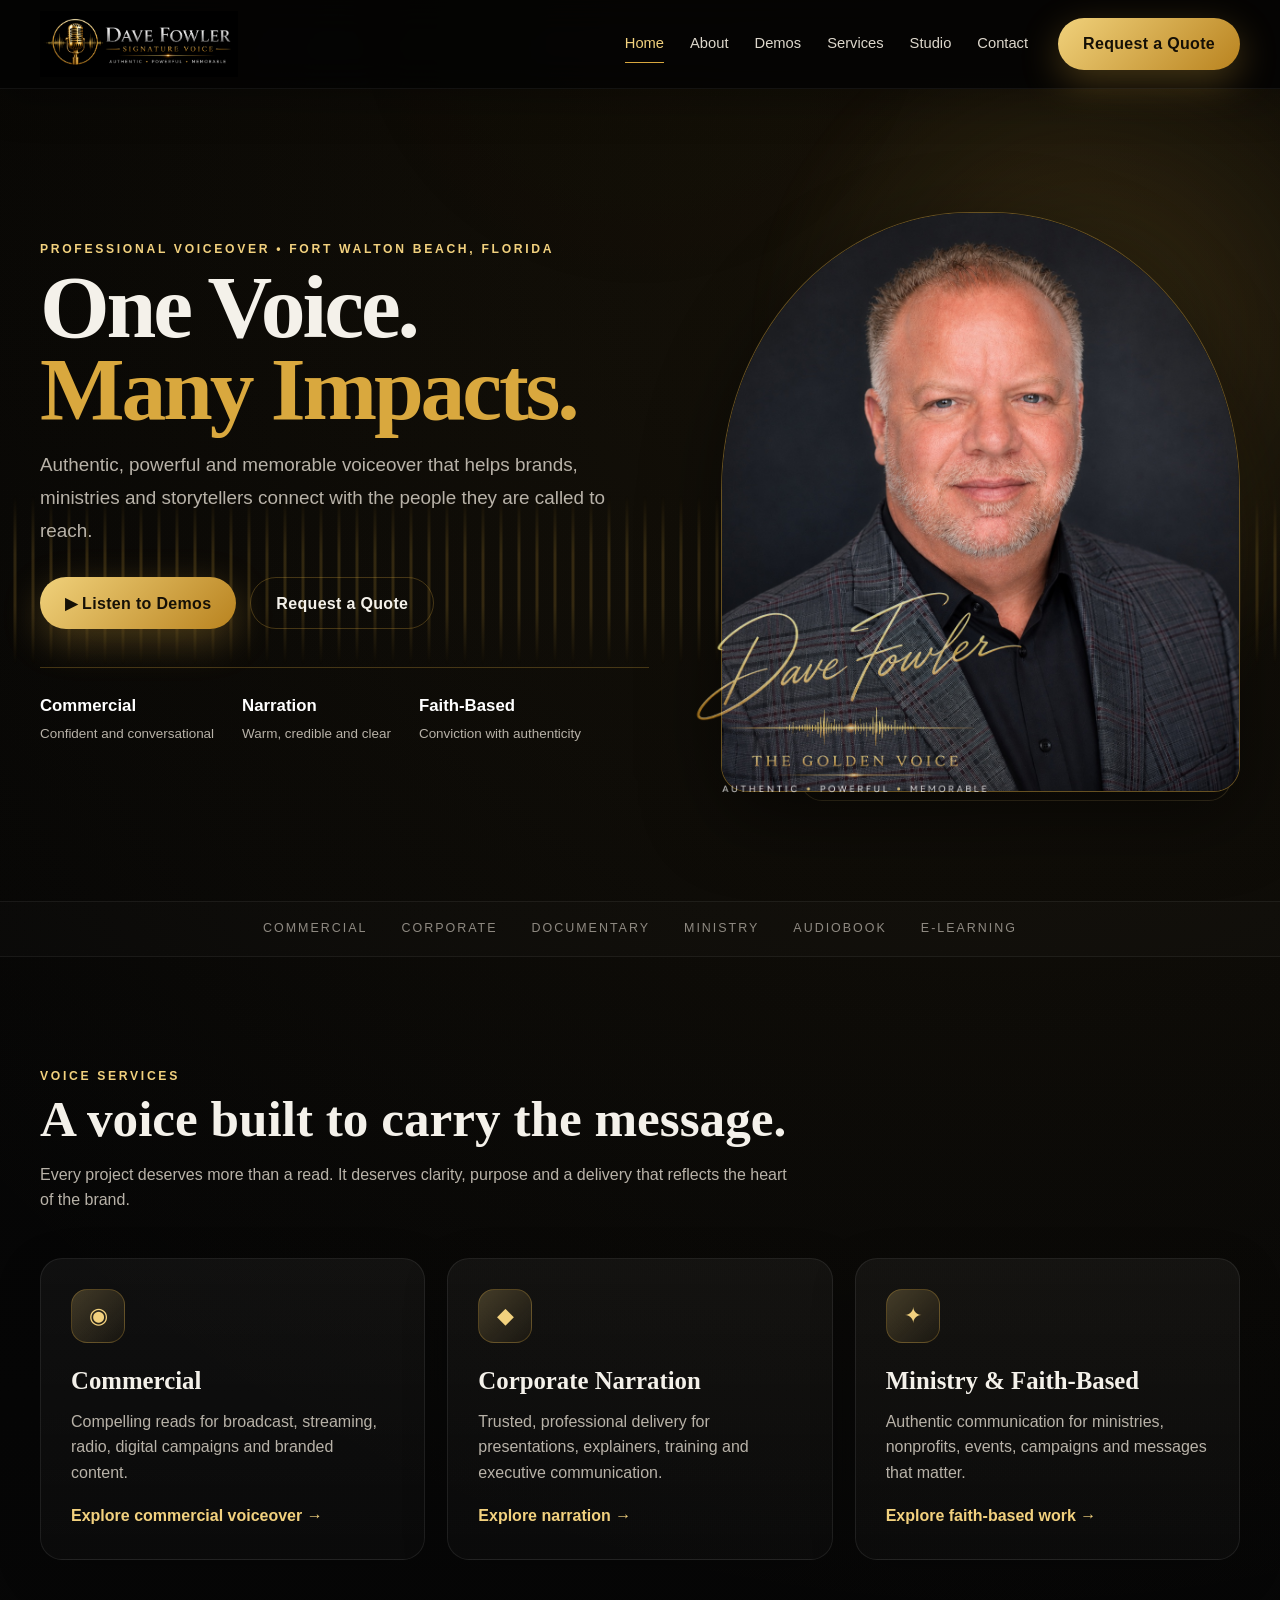
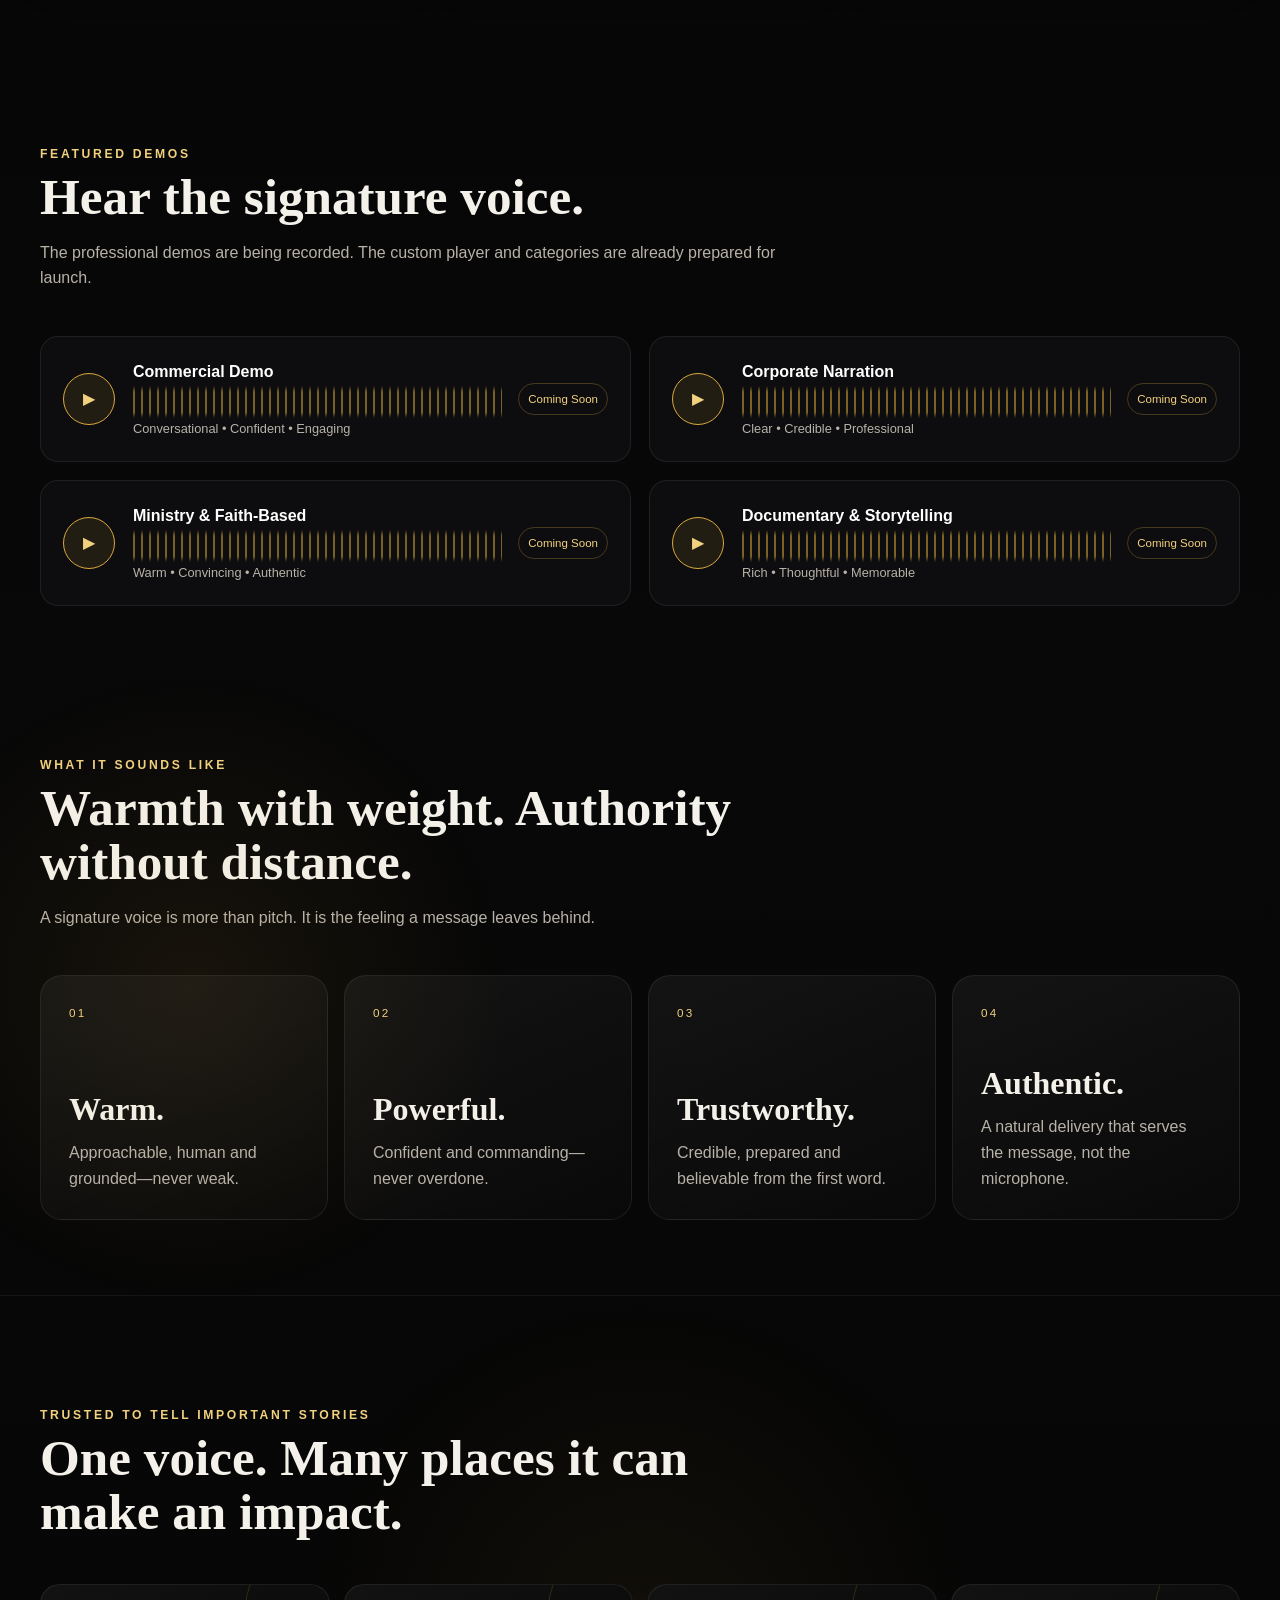
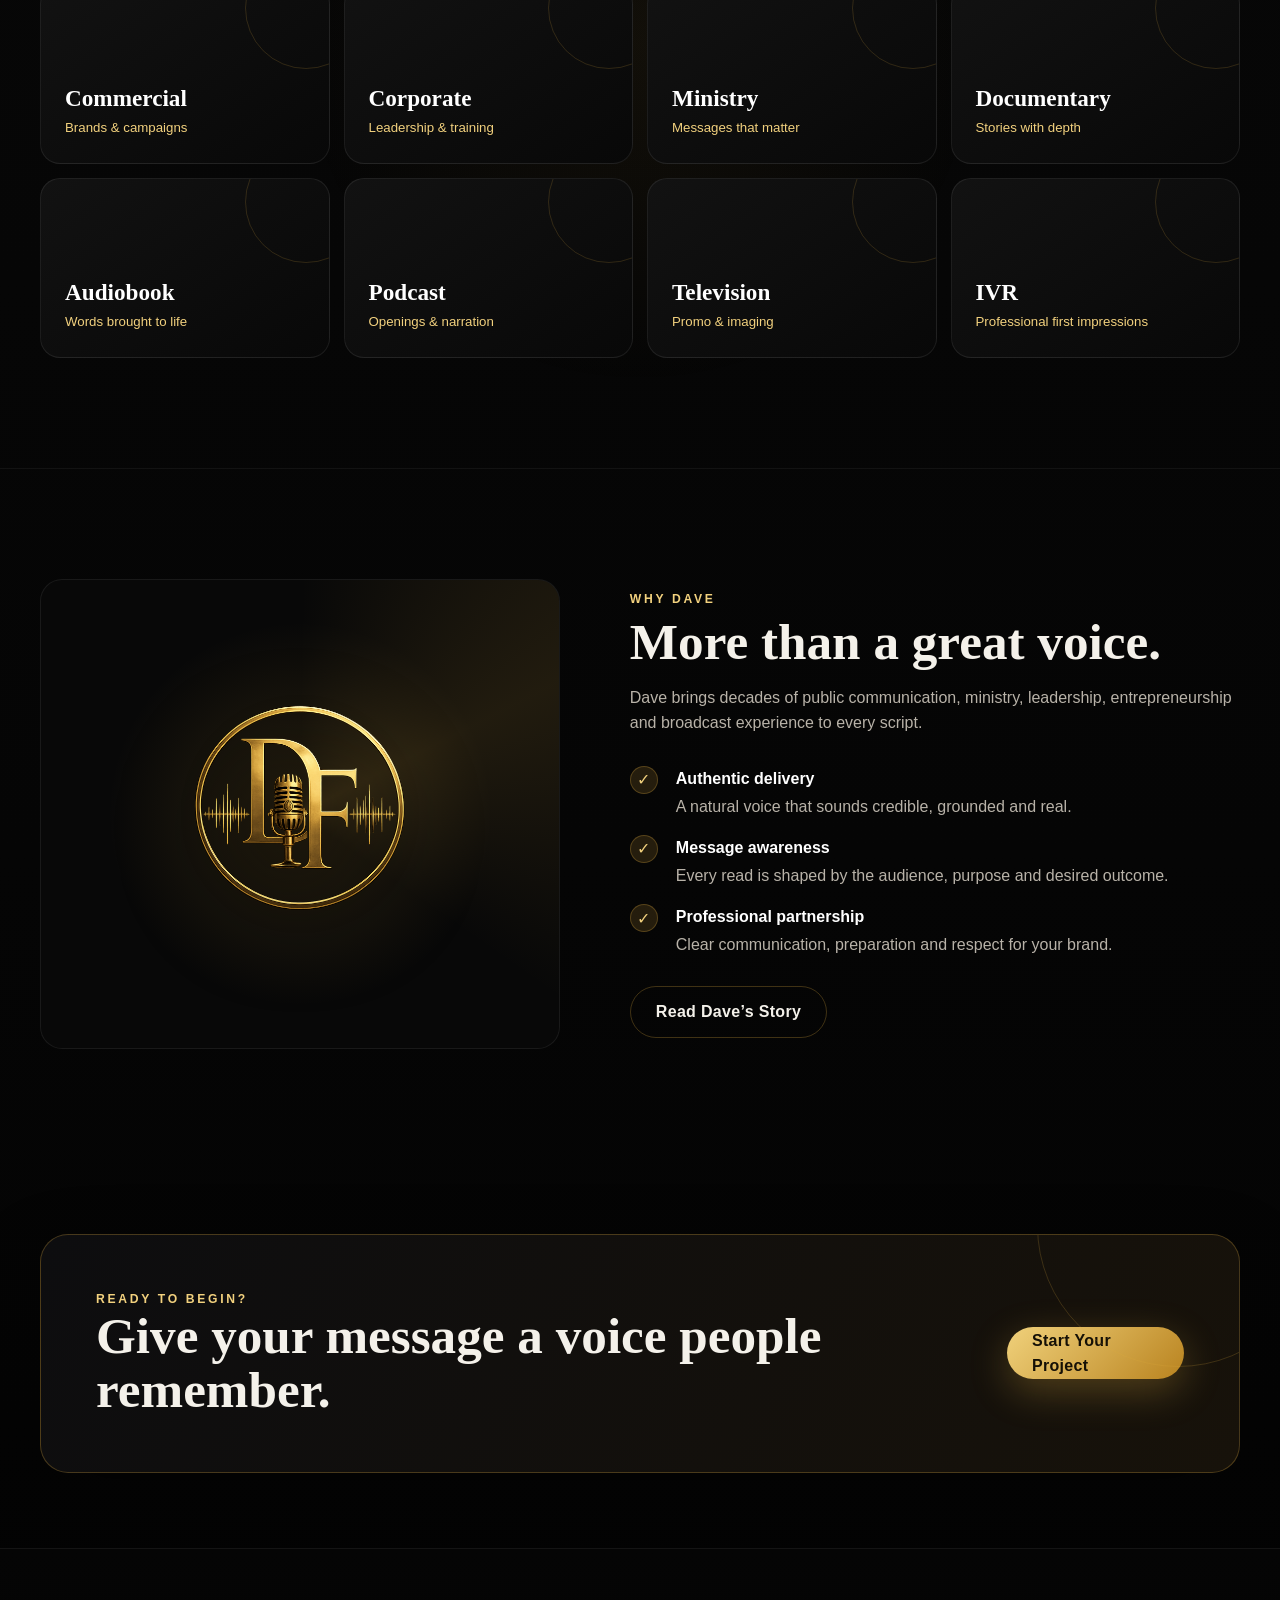
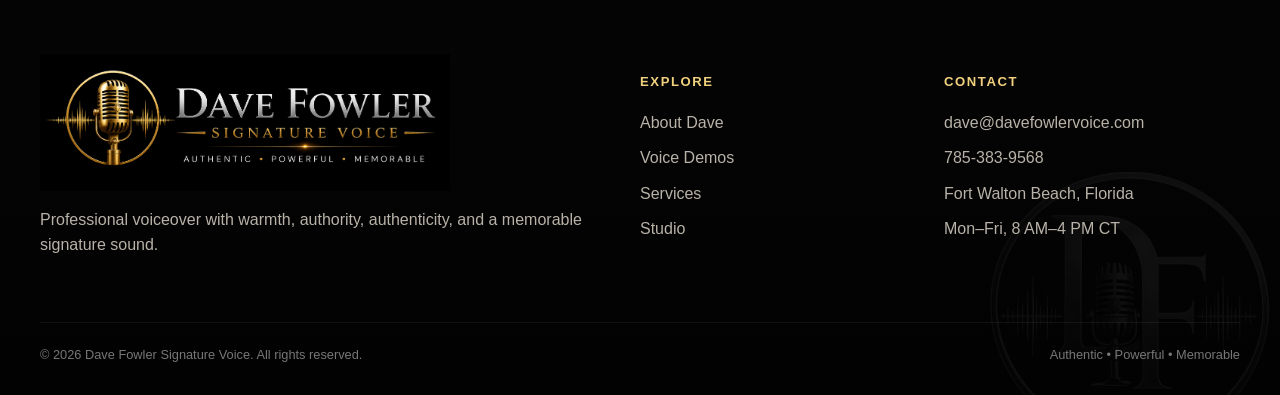
==== index.html @ 9eadf990 "Add files via upload" ====
<!doctype html><html lang="en"><head><meta charset="utf-8"><meta name="viewport" content="width=device-width,initial-scale=1"><title>Dave Fowler Signature Voice | Professional Voiceover</title><meta name="description" content="Dave Fowler delivers authentic, powerful and memorable voiceover for commercial, corporate, ministry, documentary, training and storytelling projects."><link rel="icon" href="assets/images/dave-fowler-icon.png"><link rel="stylesheet" href="assets/css/styles.css"></head><body>
<header class="site-header"><div class="container nav"><a class="brand" href="index.html"><img src="assets/images/dave-fowler-full-logo.png" alt="Dave Fowler Signature Voice"></a><button class="menu-btn" aria-label="Open menu">☰</button><nav class="nav-links"><a href="index.html">Home</a><a href="about.html">About</a><a href="demos.html">Demos</a><a href="services.html">Services</a><a href="studio.html">Studio</a><a href="contact.html">Contact</a></nav><a class="btn btn-primary header-cta" href="contact.html">Request a Quote</a></div></header>
<main><section class="hero"><div class="container hero-grid"><div class="hero-copy reveal"><div class="eyebrow">Professional Voiceover • Fort Walton Beach, Florida</div><h1 class="display">One Voice.<br><span>Many Impacts.</span></h1><p>Authentic, powerful and memorable voiceover that helps brands, ministries and storytellers connect with the people they are called to reach.</p><div class="hero-actions"><a class="btn btn-primary" href="demos.html">▶ Listen to Demos</a><a class="btn btn-secondary" href="contact.html">Request a Quote</a></div><div class="hero-meta"><div><strong>Commercial</strong><span>Confident and conversational</span></div><div><strong>Narration</strong><span>Warm, credible and clear</span></div><div><strong>Faith-Based</strong><span>Conviction with authenticity</span></div></div></div><div class="portrait-wrap reveal"><div class="portrait-frame"><img src="assets/images/dave-fowler-approved-portrait.jpeg" alt="Dave Fowler professional portrait"></div><img class="signature-overlay" src="assets/images/dave-fowler-signature-transparent.png" alt="Dave Fowler The Golden Voice signature mark"></div></div></section>
<div class="logo-strip"><div class="container"><span>Commercial</span><span>Corporate</span><span>Documentary</span><span>Ministry</span><span>Audiobook</span><span>E-Learning</span></div></div>
<section class="section"><div class="container"><div class="section-head reveal"><div class="eyebrow">Voice Services</div><h2>A voice built to carry the message.</h2><p>Every project deserves more than a read. It deserves clarity, purpose and a delivery that reflects the heart of the brand.</p></div><div class="grid-3"><article class="card reveal"><div class="service-icon">◉</div><h3>Commercial</h3><p>Compelling reads for broadcast, streaming, radio, digital campaigns and branded content.</p><a class="text-link" href="services.html">Explore commercial voiceover →</a></article><article class="card reveal"><div class="service-icon">◆</div><h3>Corporate Narration</h3><p>Trusted, professional delivery for presentations, explainers, training and executive communication.</p><a class="text-link" href="services.html">Explore narration →</a></article><article class="card reveal"><div class="service-icon">✦</div><h3>Ministry & Faith-Based</h3><p>Authentic communication for ministries, nonprofits, events, campaigns and messages that matter.</p><a class="text-link" href="services.html">Explore faith-based work →</a></article></div></div></section>
<section class="section-sm"><div class="container"><div class="section-head reveal"><div class="eyebrow">Featured Demos</div><h2>Hear the signature voice.</h2><p>The professional demos are being recorded. The custom player and categories are already prepared for launch.</p></div><div class="demo-grid"><div class="demo-card reveal"><button class="play" data-demo aria-label="Play commercial demo">▶</button><div><div class="demo-title">Commercial Demo</div><div class="wave"></div><div class="demo-sub">Conversational • Confident • Engaging</div></div><span class="coming">Coming Soon</span></div><div class="demo-card reveal"><button class="play" data-demo aria-label="Play corporate demo">▶</button><div><div class="demo-title">Corporate Narration</div><div class="wave"></div><div class="demo-sub">Clear • Credible • Professional</div></div><span class="coming">Coming Soon</span></div><div class="demo-card reveal"><button class="play" data-demo aria-label="Play ministry demo">▶</button><div><div class="demo-title">Ministry & Faith-Based</div><div class="wave"></div><div class="demo-sub">Warm • Convincing • Authentic</div></div><span class="coming">Coming Soon</span></div><div class="demo-card reveal"><button class="play" data-demo aria-label="Play documentary demo">▶</button><div><div class="demo-title">Documentary & Storytelling</div><div class="wave"></div><div class="demo-sub">Rich • Thoughtful • Memorable</div></div><span class="coming">Coming Soon</span></div></div></div></section>
<section class="voice-feel section-sm"><div class="container"><div class="section-head reveal"><div class="eyebrow">What It Sounds Like</div><h2>Warmth with weight. Authority without distance.</h2><p>A signature voice is more than pitch. It is the feeling a message leaves behind.</p></div><div class="quality-grid"><article class="quality-card reveal"><span>01</span><h3>Warm.</h3><p>Approachable, human and grounded—never weak.</p></article><article class="quality-card reveal"><span>02</span><h3>Powerful.</h3><p>Confident and commanding—never overdone.</p></article><article class="quality-card reveal"><span>03</span><h3>Trustworthy.</h3><p>Credible, prepared and believable from the first word.</p></article><article class="quality-card reveal"><span>04</span><h3>Authentic.</h3><p>A natural delivery that serves the message, not the microphone.</p></article></div></div></section>
<section class="story-markets section"><div class="container"><div class="section-head reveal"><div class="eyebrow">Trusted to Tell Important Stories</div><h2>One voice. Many places it can make an impact.</h2></div><div class="market-grid"><article class="market-card reveal"><b>Commercial</b><span>Brands & campaigns</span></article><article class="market-card reveal"><b>Corporate</b><span>Leadership & training</span></article><article class="market-card reveal"><b>Ministry</b><span>Messages that matter</span></article><article class="market-card reveal"><b>Documentary</b><span>Stories with depth</span></article><article class="market-card reveal"><b>Audiobook</b><span>Words brought to life</span></article><article class="market-card reveal"><b>Podcast</b><span>Openings & narration</span></article><article class="market-card reveal"><b>Television</b><span>Promo & imaging</span></article><article class="market-card reveal"><b>IVR</b><span>Professional first impressions</span></article></div></div></section>
<section class="section"><div class="container split"><div class="icon-panel reveal"><img src="assets/images/dave-fowler-icon.png" alt="Official Dave Fowler Voice icon"></div><div class="reveal"><div class="eyebrow">Why Dave</div><h2>More than a great voice.</h2><p>Dave brings decades of public communication, ministry, leadership, entrepreneurship and broadcast experience to every script.</p><div class="check-list"><div class="check"><i>✓</i><div><strong>Authentic delivery</strong><p>A natural voice that sounds credible, grounded and real.</p></div></div><div class="check"><i>✓</i><div><strong>Message awareness</strong><p>Every read is shaped by the audience, purpose and desired outcome.</p></div></div><div class="check"><i>✓</i><div><strong>Professional partnership</strong><p>Clear communication, preparation and respect for your brand.</p></div></div></div><a class="btn btn-secondary" href="about.html" style="margin-top:28px">Read Dave’s Story</a></div></div></section>
<section class="section-sm"><div class="container quote-band reveal"><div><div class="eyebrow">Ready to begin?</div><h2>Give your message a voice people remember.</h2></div><a class="btn btn-primary" href="contact.html">Start Your Project</a></div></section></main>
<footer class="footer footer-premium"><div class="footer-watermark" aria-hidden="true"></div><div class="container"><div class="footer-grid"><div><img class="footer-logo" src="assets/images/dave-fowler-full-logo.png" alt="Dave Fowler Signature Voice"><p>Professional voiceover with warmth, authority, authenticity, and a memorable signature sound.</p></div><div><h4>Explore</h4><div class="footer-links"><a href="about.html">About Dave</a><a href="demos.html">Voice Demos</a><a href="services.html">Services</a><a href="studio.html">Studio</a></div></div><div><h4>Contact</h4><div class="footer-links"><a href="mailto:dave@davefowlervoice.com">dave@davefowlervoice.com</a><a href="tel:+17853839568">785-383-9568</a><span>Fort Walton Beach, Florida</span><span>Mon–Fri, 8 AM–4 PM CT</span></div></div></div><div class="copyright"><span>© <span data-year></span> Dave Fowler Signature Voice. All rights reserved.</span><span>Authentic • Powerful • Memorable</span></div></div></footer><script src="assets/js/main.js"></script>
</body></html>
---- assets/css/styles.css ----
:root{--bg:#050505;--panel:#0b0b0c;--panel2:#121214;--text:#f4f1ea;--muted:#b8b2a8;--gold:#d9a83e;--gold2:#f2d17e;--silver:#d6d9df;--line:rgba(217,168,62,.28);--shadow:0 24px 80px rgba(0,0,0,.48);--radius:22px;--max:1200px}
*{box-sizing:border-box}html{scroll-behavior:smooth}body{margin:0;background:radial-gradient(circle at 78% 4%,rgba(217,168,62,.09),transparent 28%),linear-gradient(180deg,#030303,#080808 45%,#030303);color:var(--text);font-family:Inter,Arial,sans-serif;line-height:1.6}img{max-width:100%;display:block}a{color:inherit;text-decoration:none}button,input,textarea,select{font:inherit}.container{width:min(var(--max),calc(100% - 40px));margin:auto}.eyebrow{letter-spacing:.22em;text-transform:uppercase;color:var(--gold2);font-size:.76rem;font-weight:800}.display{font-family:Georgia,'Times New Roman',serif;line-height:.97;letter-spacing:-.035em;font-size:clamp(3rem,7vw,6.6rem);margin:.4rem 0 1.2rem}.display span{color:var(--gold)}h1,h2,h3{font-family:Georgia,'Times New Roman',serif}h2{font-size:clamp(2.2rem,4vw,4.2rem);line-height:1.05;margin:.35rem 0 1rem}p{color:var(--muted)}.gold{color:var(--gold2)}
.site-header{position:sticky;top:0;z-index:50;background:rgba(3,3,3,.82);backdrop-filter:blur(18px);border-bottom:1px solid rgba(255,255,255,.06)}.nav{height:88px;display:flex;align-items:center;gap:30px}.brand{width:310px;max-width:37vw}.brand img{width:100%;height:66px;object-fit:contain;object-position:left center}.nav-links{margin-left:auto;display:flex;align-items:center;gap:26px;font-size:.92rem}.nav-links a{color:#ddd7cc}.nav-links a:hover,.nav-links a.active{color:var(--gold2)}.menu-btn{display:none;margin-left:auto;background:none;border:0;color:white;font-size:1.8rem}.btn{display:inline-flex;align-items:center;justify-content:center;gap:9px;min-height:48px;padding:0 22px;border-radius:999px;border:1px solid var(--line);font-weight:800;letter-spacing:.02em;transition:.25s}.btn-primary{background:linear-gradient(135deg,#f0d17b,#b9831f);color:#151006;border:0;box-shadow:0 10px 30px rgba(217,168,62,.25)}.btn-primary:hover{transform:translateY(-2px);filter:brightness(1.08)}.btn-secondary:hover{border-color:var(--gold);color:var(--gold2);transform:translateY(-2px)}
.hero{min-height:calc(100vh - 88px);display:flex;align-items:center;padding:72px 0 56px;overflow:hidden}.hero-grid{display:grid;grid-template-columns:1.08fr .92fr;align-items:center;gap:55px}.hero-copy p{font-size:1.15rem;max-width:650px}.hero-actions{display:flex;gap:14px;flex-wrap:wrap;margin-top:30px}.hero-meta{display:flex;gap:28px;flex-wrap:wrap;margin-top:38px;padding-top:25px;border-top:1px solid var(--line)}.hero-meta strong{display:block;color:#fff;font-size:1.05rem}.hero-meta span{color:var(--muted);font-size:.84rem}.portrait-wrap{position:relative}.portrait-wrap:before{content:"";position:absolute;inset:7% -8% -8% 12%;background:radial-gradient(circle,rgba(217,168,62,.26),transparent 66%);filter:blur(18px)}.portrait-frame{position:relative;border:1px solid rgba(217,168,62,.45);border-radius:44% 44% 16px 16px;overflow:hidden;box-shadow:var(--shadow);background:#090909}.portrait-frame img{width:100%;aspect-ratio:1/1.08;object-fit:cover}.signature-overlay{position:absolute;left:-12%;bottom:-10%;width:78%;filter:drop-shadow(0 15px 25px rgba(0,0,0,.6));border-radius:12px}
.logo-strip{border-top:1px solid rgba(255,255,255,.06);border-bottom:1px solid rgba(255,255,255,.06);background:rgba(255,255,255,.015);padding:17px 0}.logo-strip .container{display:flex;justify-content:center;gap:34px;flex-wrap:wrap;color:#8f8a82;font-size:.78rem;letter-spacing:.16em;text-transform:uppercase}
.section{padding:110px 0}.section-sm{padding:75px 0}.section-head{max-width:760px;margin-bottom:45px}.grid-3{display:grid;grid-template-columns:repeat(3,1fr);gap:22px}.card{background:linear-gradient(180deg,rgba(255,255,255,.045),rgba(255,255,255,.018));border:1px solid rgba(255,255,255,.08);border-radius:var(--radius);padding:30px;box-shadow:0 14px 45px rgba(0,0,0,.22)}.card:hover{border-color:var(--line)}.service-icon{width:54px;height:54px;border-radius:16px;background:linear-gradient(135deg,rgba(242,209,126,.22),rgba(217,168,62,.04));border:1px solid var(--line);display:grid;place-items:center;font-size:1.35rem;color:var(--gold2)}.card h3{font-size:1.55rem;margin:18px 0 8px}.card p{margin:0}.text-link{display:inline-flex;margin-top:18px;color:var(--gold2);font-weight:800}
.demo-grid{display:grid;grid-template-columns:repeat(2,1fr);gap:18px}.demo-card{display:grid;grid-template-columns:54px 1fr auto;align-items:center;gap:16px;padding:22px;border-radius:18px;background:#0d0d0f;border:1px solid rgba(255,255,255,.08)}.play{width:52px;height:52px;border-radius:50%;border:1px solid var(--gold);background:rgba(217,168,62,.1);color:var(--gold2);display:grid;place-items:center}.wave{height:34px;background:repeating-linear-gradient(90deg,rgba(217,168,62,.9) 0 2px,transparent 2px 8px);mask-image:linear-gradient(to bottom,transparent 3%,#000 20%,#000 80%,transparent 97%);opacity:.6}.demo-title{font-weight:800;color:#fff}.demo-sub{font-size:.8rem;color:var(--muted)}.coming{font-size:.72rem;color:var(--gold2);border:1px solid var(--line);padding:6px 9px;border-radius:999px}
.split{display:grid;grid-template-columns:.92fr 1.08fr;gap:70px;align-items:center}.icon-panel{display:grid;place-items:center;min-height:470px;border-radius:var(--radius);background:radial-gradient(circle,rgba(217,168,62,.16),transparent 55%),#080808;border:1px solid rgba(255,255,255,.07)}.icon-panel img{width:min(75%,420px)}.check-list{display:grid;gap:16px;margin-top:30px}.check{display:grid;grid-template-columns:32px 1fr;gap:14px}.check i{width:28px;height:28px;border-radius:50%;display:grid;place-items:center;background:rgba(217,168,62,.15);border:1px solid var(--line);color:var(--gold2);font-style:normal}.check strong{display:block;color:#fff}.check p{margin:2px 0 0}
.quote-band{padding:55px;border-radius:28px;background:linear-gradient(120deg,#0d0d0f,#17120a);border:1px solid var(--line);display:flex;justify-content:space-between;gap:30px;align-items:center}.quote-band h2{margin:0;font-size:clamp(2rem,4vw,3.7rem)}
.page-hero{padding:100px 0 65px;border-bottom:1px solid rgba(255,255,255,.06)}.page-hero p{font-size:1.1rem;max-width:760px}.prose{max-width:850px}.prose p{font-size:1.08rem}.pullquote{font-family:Georgia,serif;font-size:clamp(1.6rem,3vw,2.6rem);color:#fff;border-left:3px solid var(--gold);padding-left:26px;margin:45px 0}.timeline{display:grid;gap:18px}.timeline-item{display:grid;grid-template-columns:120px 1fr;gap:25px;padding:24px 0;border-bottom:1px solid rgba(255,255,255,.07)}.timeline-item .year{color:var(--gold2);font-weight:900}.timeline-item h3{margin:0 0 6px}.timeline-item p{margin:0}
.form-grid{display:grid;grid-template-columns:repeat(2,1fr);gap:18px}.field{display:grid;gap:8px}.field.full{grid-column:1/-1}.field label{font-size:.82rem;color:#ddd6c8;font-weight:800}.field input,.field textarea,.field select{width:100%;background:#0b0b0d;border:1px solid rgba(255,255,255,.12);color:white;border-radius:12px;padding:14px 15px;outline:none}.field textarea{min-height:145px;resize:vertical}.field input:focus,.field textarea:focus,.field select:focus{border-color:var(--gold)}
.contact-grid{display:grid;grid-template-columns:.72fr 1.28fr;gap:35px}.contact-card{padding:30px;border-radius:var(--radius);background:#0d0d0f;border:1px solid rgba(255,255,255,.08)}.contact-row{padding:17px 0;border-bottom:1px solid rgba(255,255,255,.07)}.contact-row:last-child{border:0}.contact-row small{display:block;color:var(--gold2);letter-spacing:.13em;text-transform:uppercase}.contact-row a,.contact-row span{font-size:1.02rem;color:white}
.footer{padding:70px 0 30px;border-top:1px solid rgba(255,255,255,.07)}.footer-grid{display:grid;grid-template-columns:1.5fr .7fr .8fr;gap:45px}.footer-logo{width:350px;max-width:100%}.footer h4{color:var(--gold2);letter-spacing:.12em;text-transform:uppercase;font-size:.78rem}.footer-links{display:grid;gap:10px;color:var(--muted)}.copyright{margin-top:48px;padding-top:22px;border-top:1px solid rgba(255,255,255,.06);display:flex;justify-content:space-between;gap:20px;color:#777;font-size:.8rem}.reveal{opacity:0;transform:translateY(22px);transition:.7s ease}.reveal.visible{opacity:1;transform:none}
@media(max-width:900px){.nav-links{position:fixed;inset:88px 0 auto 0;background:#070707;border-bottom:1px solid rgba(255,255,255,.08);padding:25px;display:none;flex-direction:column;align-items:flex-start}.nav-links.open{display:flex}.menu-btn{display:block}.header-cta{display:none}.brand{max-width:68vw}.hero-grid,.split,.contact-grid{grid-template-columns:1fr}.hero{padding-top:45px}.portrait-wrap{max-width:620px;margin:20px auto 0}.signature-overlay{left:0}.grid-3{grid-template-columns:1fr 1fr}.demo-grid{grid-template-columns:1fr}.footer-grid{grid-template-columns:1fr 1fr}.footer-grid>div:first-child{grid-column:1/-1}}
@media(max-width:620px){.container{width:min(100% - 26px,var(--max))}.site-header .nav{height:76px}.nav-links{inset:76px 0 auto}.brand img{height:55px}.display{font-size:3.25rem}.grid-3,.form-grid,.footer-grid{grid-template-columns:1fr}.field.full{grid-column:auto}.section{padding:78px 0}.section-sm{padding:55px 0}.quote-band{padding:32px;align-items:flex-start;flex-direction:column}.hero-meta{gap:18px}.timeline-item{grid-template-columns:1fr;gap:7px}.copyright{flex-direction:column}.demo-card{grid-template-columns:48px 1fr}.coming{grid-column:2}.signature-overlay{width:92%;bottom:-8%}}

/* 2026 premium refinement */
body:before{content:"";position:fixed;inset:0;pointer-events:none;z-index:-1;opacity:.16;background-image:linear-gradient(115deg,transparent 0 47%,rgba(255,255,255,.025) 48%,transparent 49%),radial-gradient(circle at 50% 0,rgba(217,168,62,.08),transparent 38%);background-size:22px 22px,100% 100%}
.site-header{box-shadow:0 12px 40px rgba(0,0,0,.28)}
.brand{width:355px}.nav-links a{position:relative;padding:8px 0}.nav-links a:after{content:"";position:absolute;left:0;right:100%;bottom:1px;height:1px;background:var(--gold);transition:.25s}.nav-links a:hover:after,.nav-links a.active:after{right:0}
.hero{position:relative;min-height:calc(100vh - 88px);padding:92px 0 78px}.hero:before{content:"";position:absolute;left:-8%;right:-8%;top:50%;height:170px;opacity:.18;background:repeating-linear-gradient(90deg,transparent 0 7px,var(--gold) 8px 10px,transparent 11px 18px);mask-image:linear-gradient(to bottom,transparent,#000 35%,#000 65%,transparent);animation:waveDrift 22s linear infinite}.hero:after{content:"";position:absolute;width:720px;height:720px;right:-170px;top:-110px;background:radial-gradient(circle,rgba(217,168,62,.16),transparent 67%);filter:blur(8px);pointer-events:none}.hero-grid{position:relative;z-index:2;gap:72px}.hero-copy{padding-bottom:18px}.display{line-height:.91}.hero-copy p{font-size:1.18rem;line-height:1.75}.btn{min-height:52px;padding:0 25px}.btn-primary{box-shadow:0 12px 38px rgba(217,168,62,.3)}.btn:hover{letter-spacing:.035em}.portrait-frame{border-radius:48% 48% 26px 26px;transform:translateZ(0);transition:.7s cubic-bezier(.2,.75,.25,1)}.portrait-wrap:hover .portrait-frame{transform:translateY(-6px) scale(1.008)}.portrait-frame img{aspect-ratio:1/1.12}.signature-overlay{left:-8%;bottom:-4%;width:68%;opacity:.78;mix-blend-mode:screen;filter:drop-shadow(0 12px 32px rgba(0,0,0,.8));pointer-events:none}.portrait-wrap:after{content:"";position:absolute;inset:8% 6% 2% 11%;border-radius:50% 50% 22px 22px;border:1px solid rgba(242,209,126,.18);transform:translate(22px,20px);z-index:-1}
.card,.demo-card,.quality-card,.market-card{transition:.35s ease}.card:hover,.demo-card:hover,.quality-card:hover,.market-card:hover{transform:translateY(-7px);border-color:rgba(217,168,62,.48);box-shadow:0 24px 65px rgba(0,0,0,.34)}
.voice-feel{position:relative;overflow:hidden}.voice-feel:before{content:"";position:absolute;inset:0;background:radial-gradient(circle at 15% 50%,rgba(217,168,62,.08),transparent 28%);pointer-events:none}.quality-grid{display:grid;grid-template-columns:repeat(4,1fr);gap:16px}.quality-card{min-height:245px;padding:28px;border:1px solid rgba(255,255,255,.08);border-radius:22px;background:linear-gradient(155deg,rgba(255,255,255,.05),rgba(255,255,255,.012));display:flex;flex-direction:column;justify-content:flex-end}.quality-card span{margin-bottom:auto;color:var(--gold2);font-size:.73rem;letter-spacing:.2em}.quality-card h3{font-size:2rem;margin:0 0 5px}.quality-card p{margin:0}
.story-markets{border-block:1px solid rgba(255,255,255,.055);background:radial-gradient(circle at 50% 45%,rgba(217,168,62,.06),transparent 45%)}.market-grid{display:grid;grid-template-columns:repeat(4,1fr);gap:14px}.market-card{min-height:180px;border-radius:20px;border:1px solid rgba(255,255,255,.08);padding:24px;display:flex;flex-direction:column;justify-content:flex-end;position:relative;overflow:hidden;background:linear-gradient(145deg,#121212,#080808)}.market-card:before{content:"";position:absolute;width:120px;height:120px;border:1px solid rgba(217,168,62,.18);border-radius:50%;right:-38px;top:-38px}.market-card b{font-family:Georgia,serif;font-size:1.45rem;color:#fff}.market-card span{color:var(--gold2);font-size:.83rem}
.icon-panel{position:relative;overflow:hidden}.icon-panel:before{content:"";position:absolute;inset:-30%;background:conic-gradient(from 0deg,transparent,rgba(217,168,62,.12),transparent 35%);animation:slowSpin 20s linear infinite}.icon-panel img{position:relative;z-index:1;filter:drop-shadow(0 22px 35px rgba(0,0,0,.55))}
.quote-band{position:relative;overflow:hidden;box-shadow:0 28px 70px rgba(0,0,0,.35)}.quote-band:after{content:"";position:absolute;width:280px;height:280px;border-radius:50%;right:-80px;top:-150px;border:1px solid rgba(217,168,62,.2)}
.footer-premium{position:relative;overflow:hidden;padding-top:105px;background:linear-gradient(180deg,#050505,#020202)}.footer-watermark{position:absolute;width:520px;height:520px;right:-110px;bottom:-180px;background:url('../images/dave-fowler-icon.png') center/contain no-repeat;opacity:.055;filter:grayscale(1)}.footer-grid,.copyright{position:relative;z-index:1}.footer-logo{width:410px}.footer h4{font-size:.82rem}.footer-links a{transition:.2s}.footer-links a:hover{color:var(--gold2);transform:translateX(4px)}
@keyframes waveDrift{to{transform:translateX(180px)}}@keyframes slowSpin{to{transform:rotate(360deg)}}
@media(max-width:1050px){.quality-grid,.market-grid{grid-template-columns:repeat(2,1fr)}}
@media(max-width:900px){.brand{width:310px}.hero{padding-top:62px}.signature-overlay{width:65%;left:2%;bottom:-1%}.market-grid{grid-template-columns:repeat(2,1fr)}}
@media(max-width:620px){.brand{width:245px}.quality-grid,.market-grid{grid-template-columns:1fr}.quality-card{min-height:190px}.hero:before{opacity:.08}.signature-overlay{width:74%;left:1%;bottom:0}.footer-watermark{width:340px;height:340px}}
@media(prefers-reduced-motion:reduce){*,*:before,*:after{animation:none!important;transition:none!important;scroll-behavior:auto!important}}
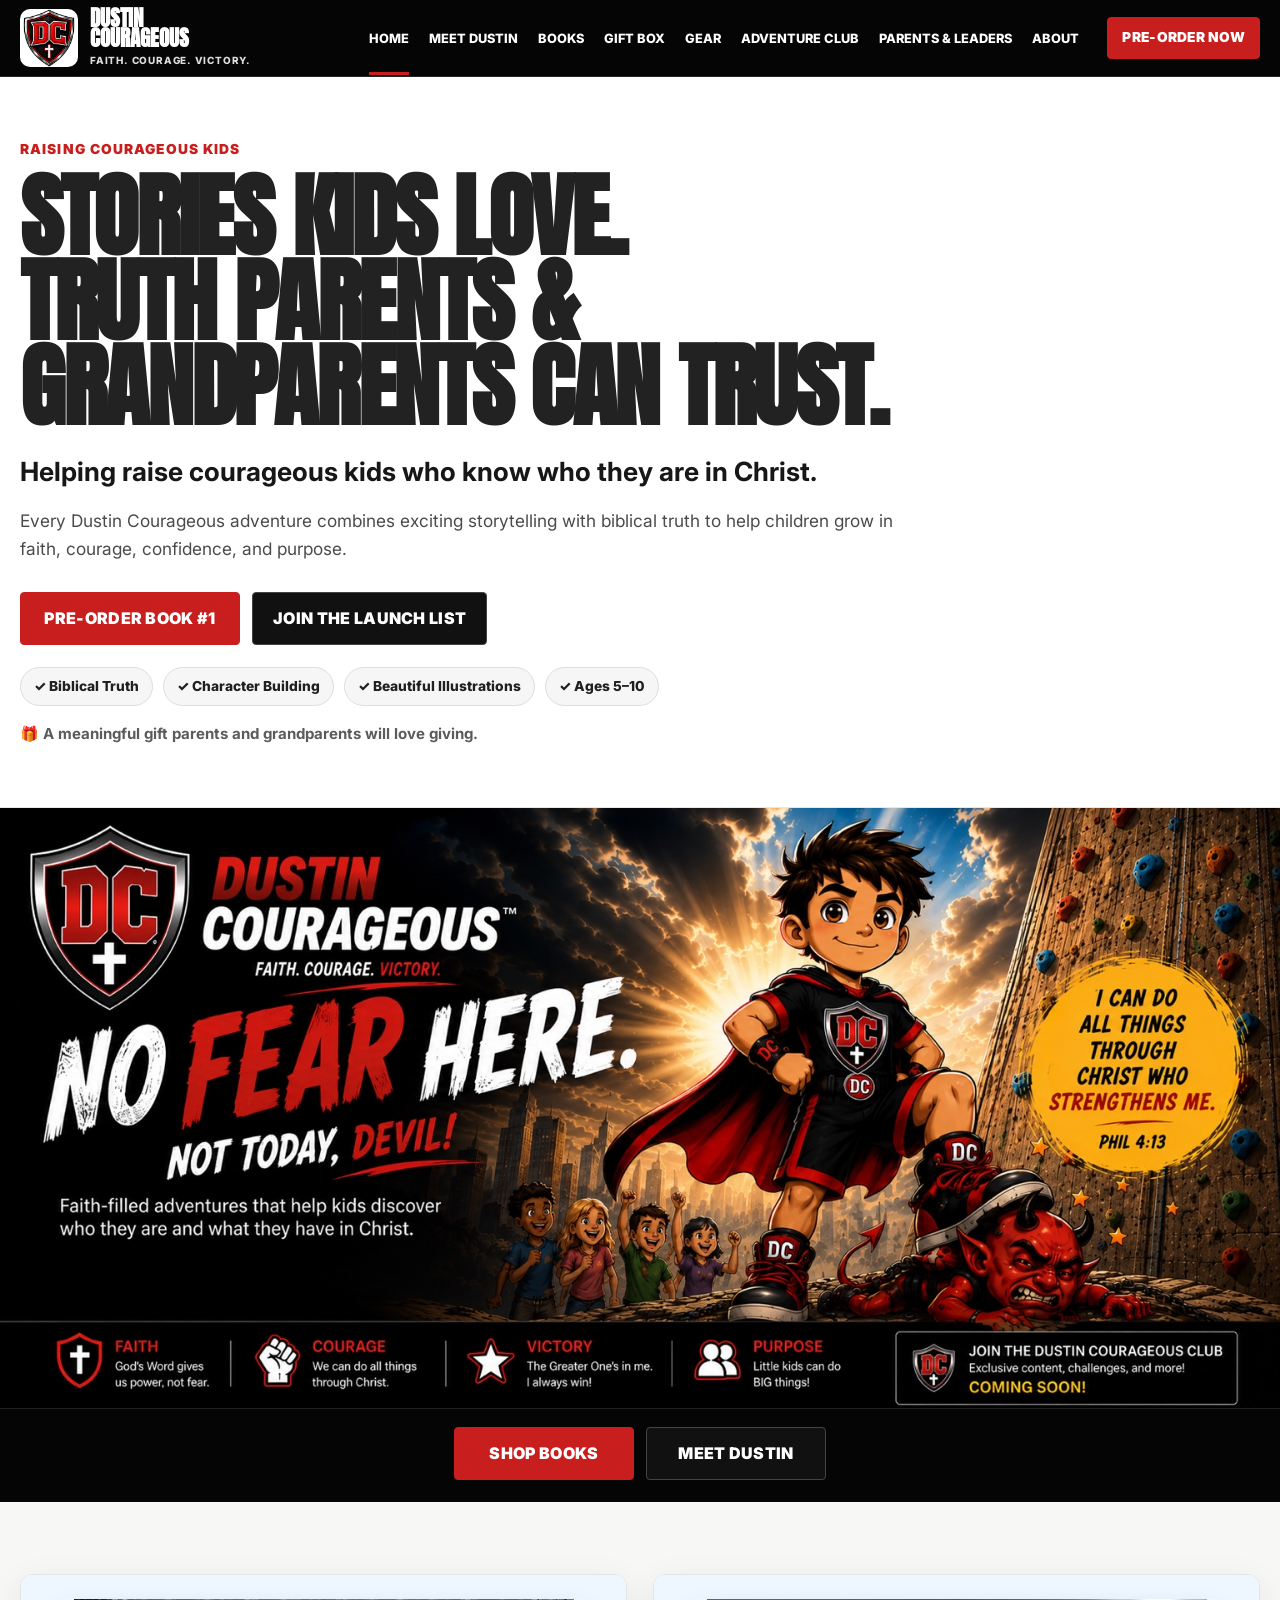
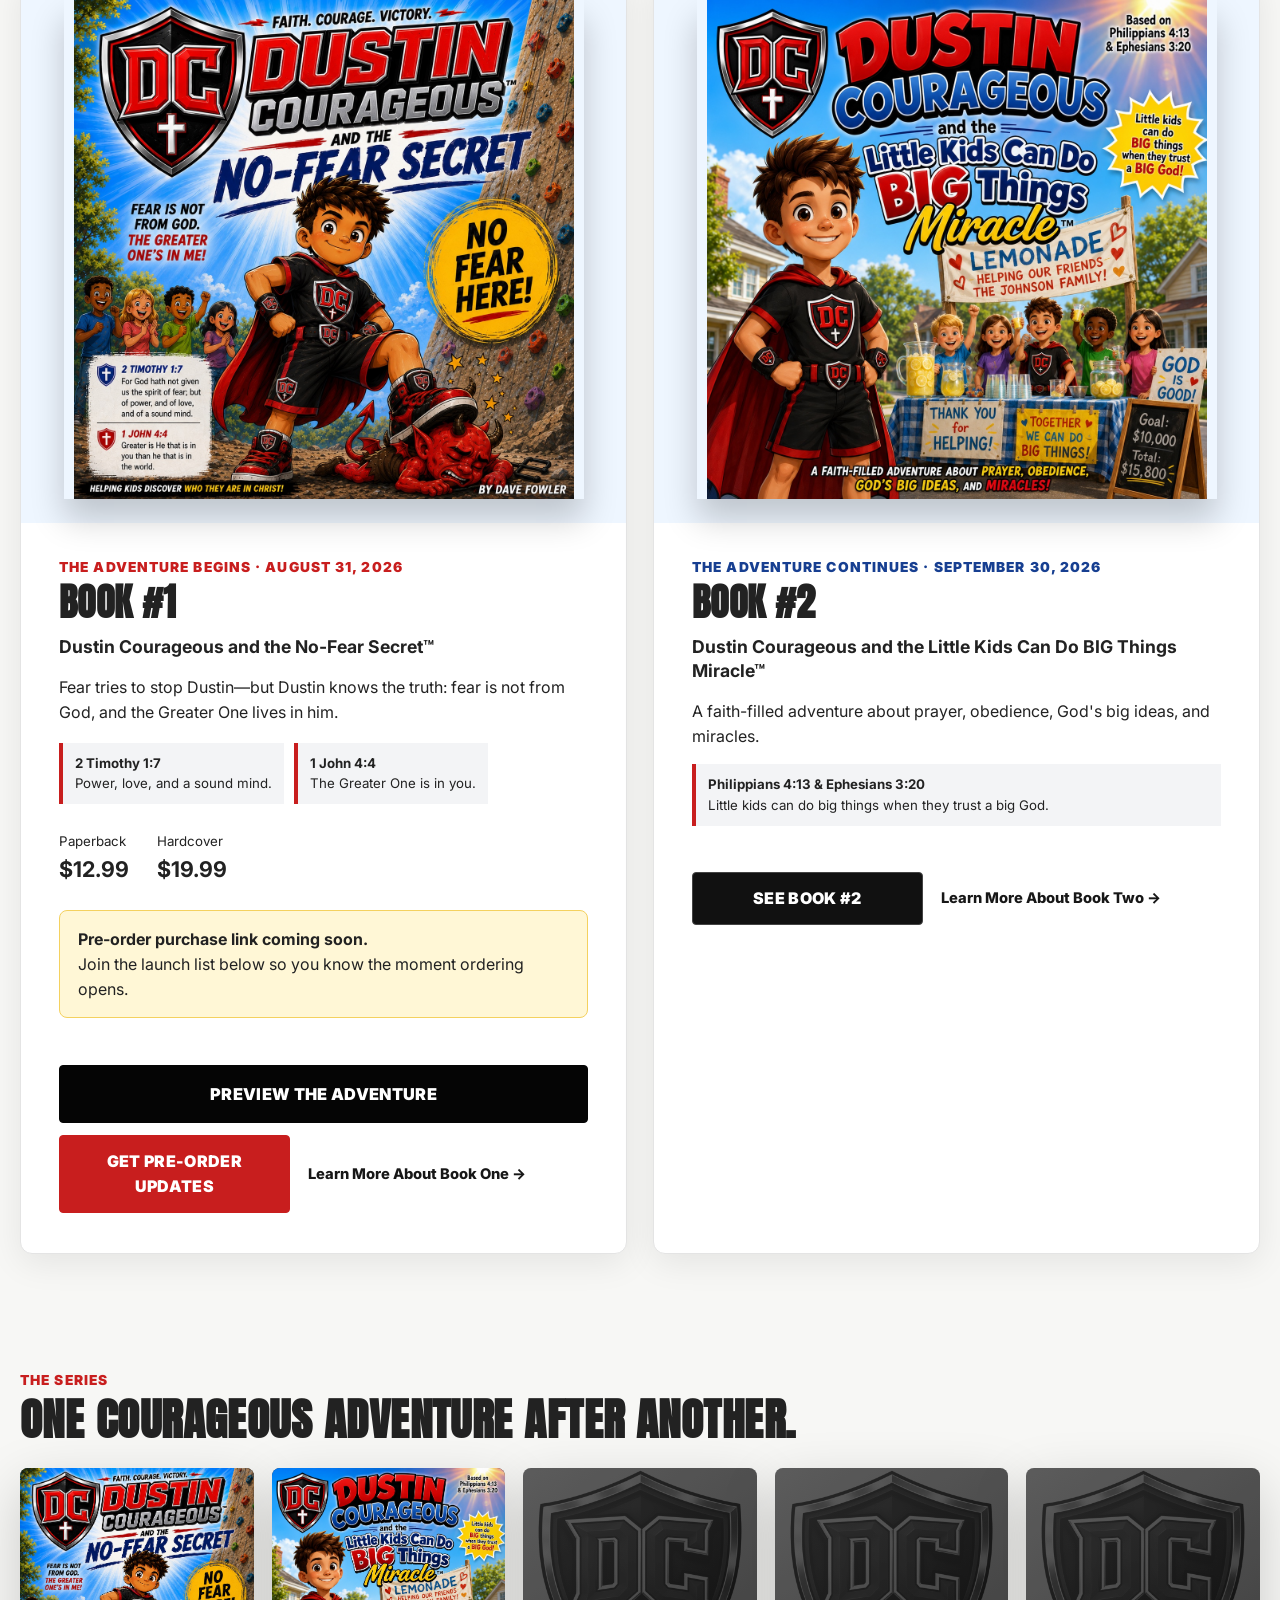
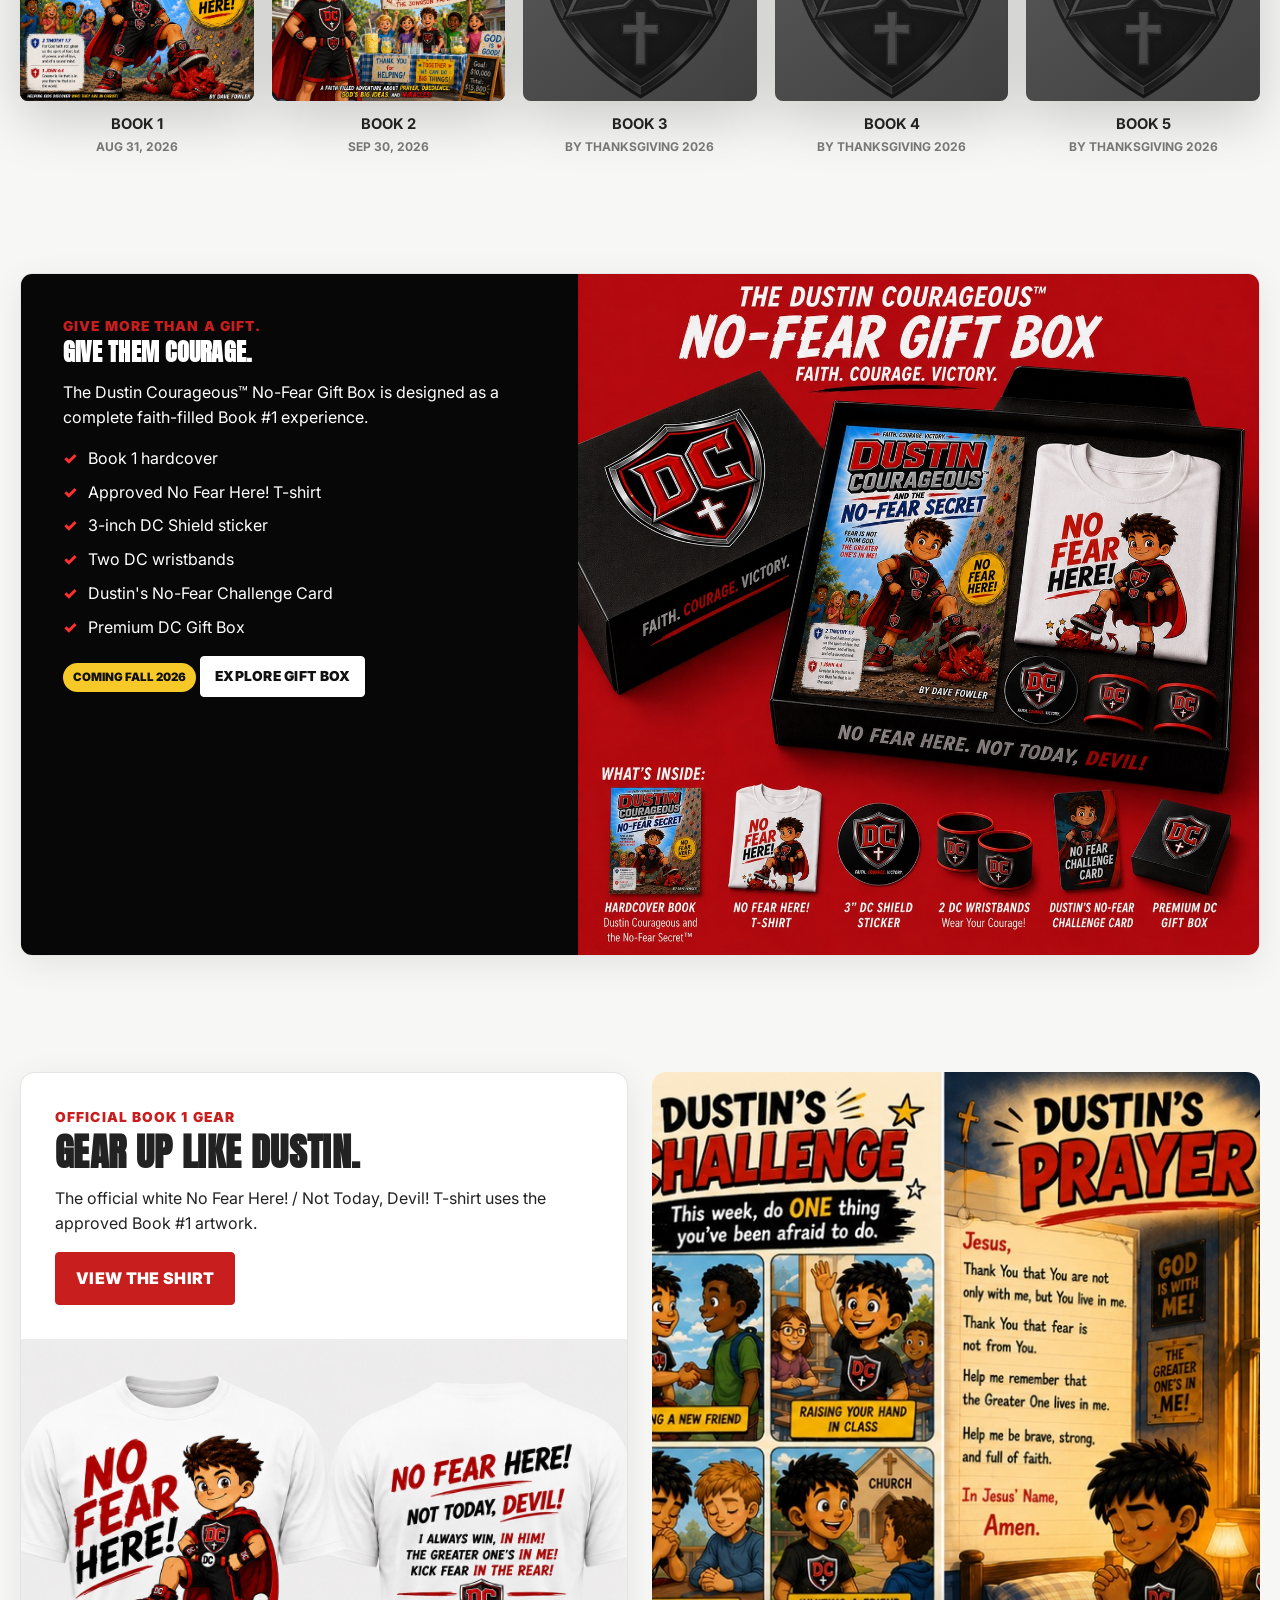
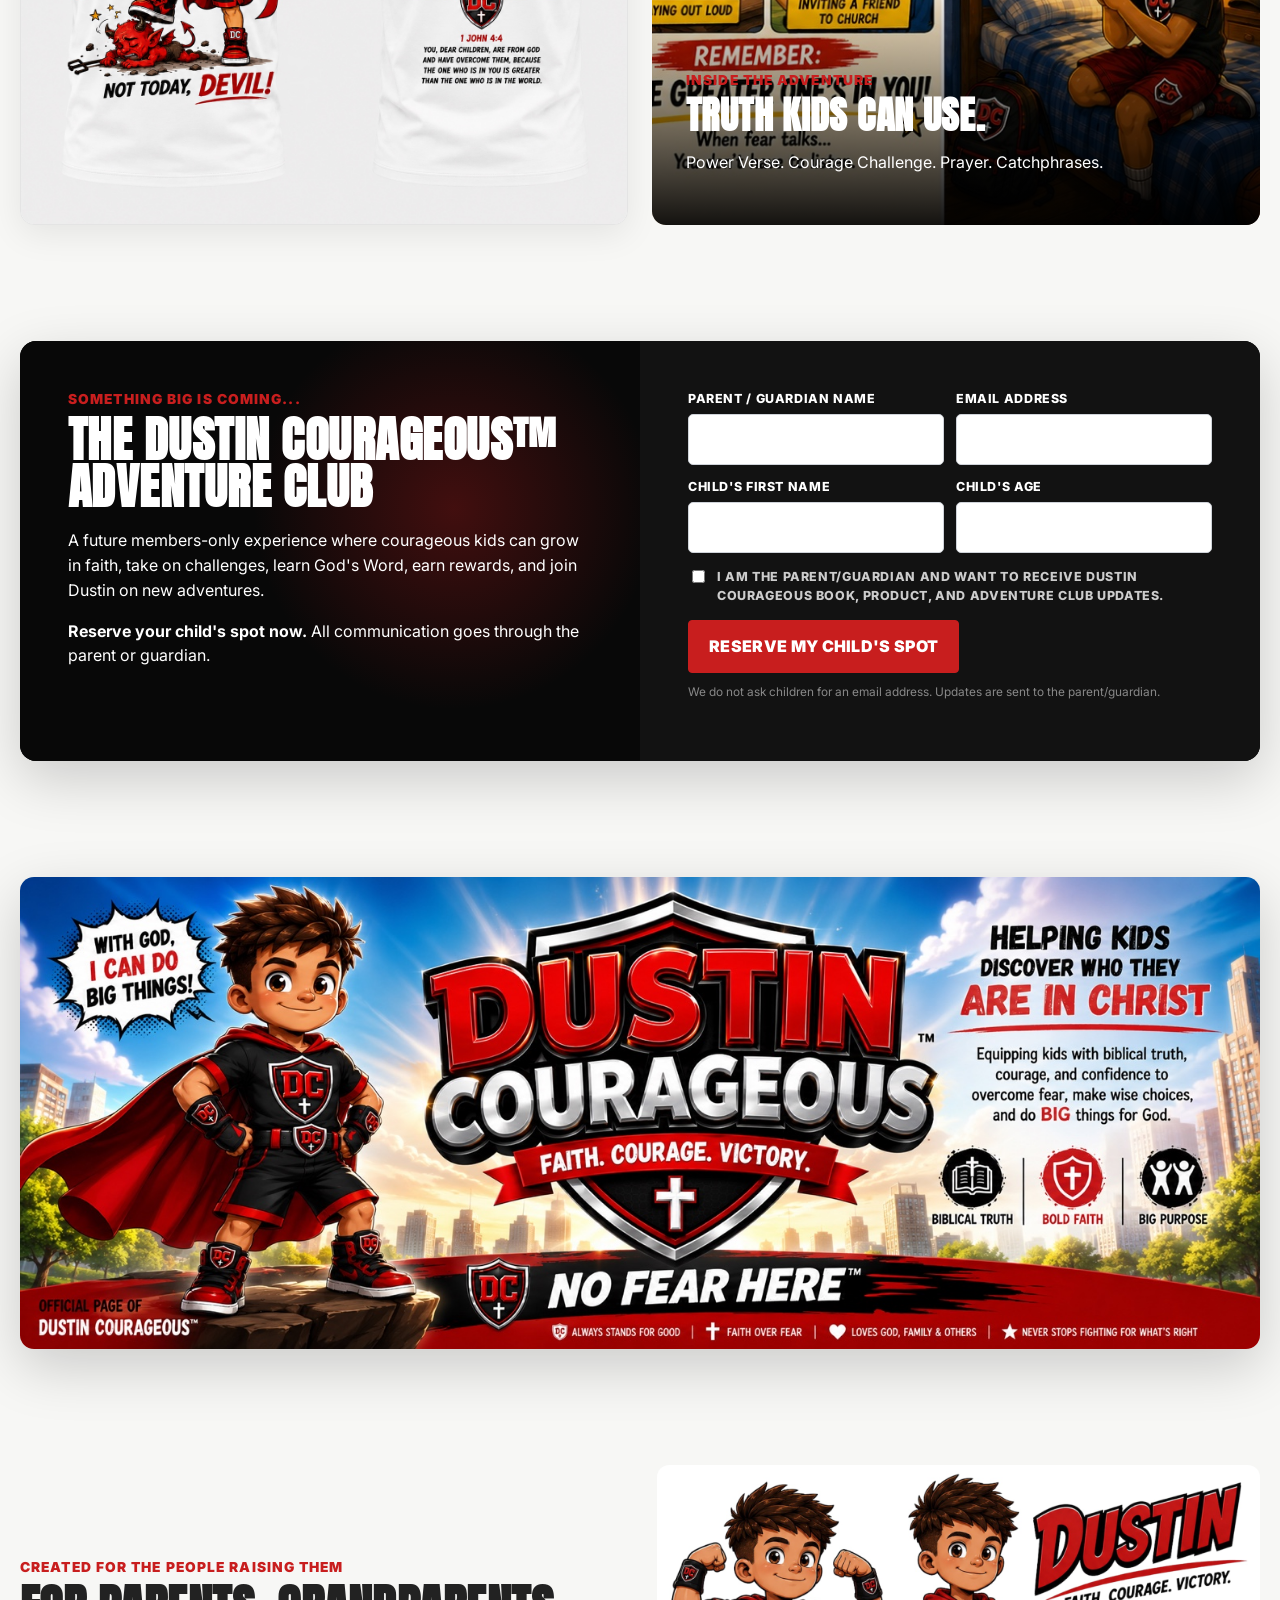
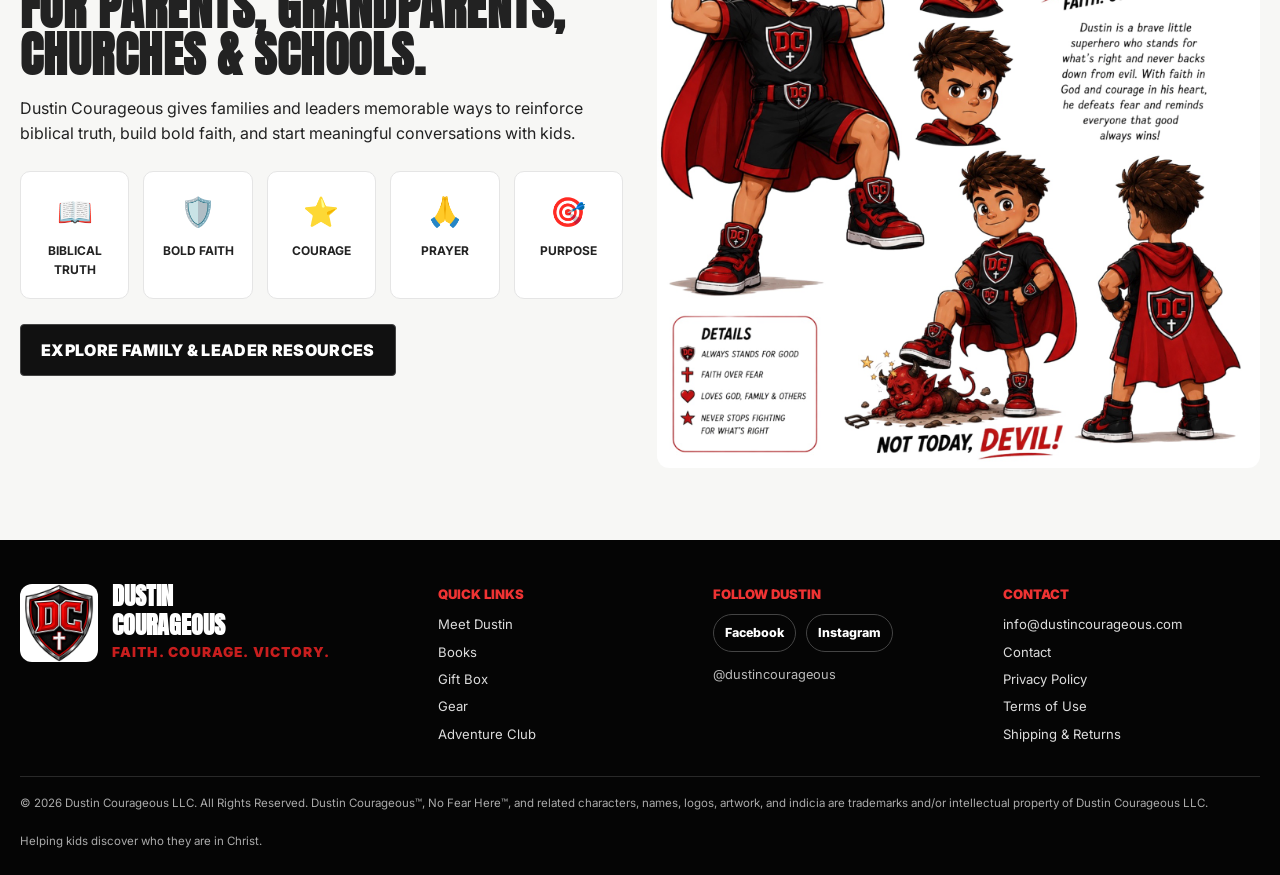
==== commit 77a254f4: "Add files via upload" ====
--- a/index.html
+++ b/index.html
@@ -1,12 +1,180 @@
-<!doctype html><html lang="en"><head><meta charset="utf-8"><meta name="viewport" content="width=device-width,initial-scale=1"><title>Dave Fowler Signature Voice | Professional Voiceover</title><meta name="description" content="Dave Fowler delivers authentic, powerful and memorable voiceover for commercial, corporate, ministry, documentary, training and storytelling projects."><link rel="icon" href="assets/images/dave-fowler-icon.png"><link rel="stylesheet" href="assets/css/styles.css"></head><body>
-<header class="site-header"><div class="container nav"><a class="brand" href="index.html"><img src="assets/images/dave-fowler-full-logo.png" alt="Dave Fowler Signature Voice"></a><button class="menu-btn" aria-label="Open menu">☰</button><nav class="nav-links"><a href="index.html">Home</a><a href="about.html">About</a><a href="demos.html">Demos</a><a href="services.html">Services</a><a href="studio.html">Studio</a><a href="contact.html">Contact</a></nav><a class="btn btn-primary header-cta" href="contact.html">Request a Quote</a></div></header>
-<main><section class="hero"><div class="container hero-grid"><div class="hero-copy reveal"><div class="eyebrow">Professional Voiceover • Fort Walton Beach, Florida</div><h1 class="display">One Voice.<br><span>Many Impacts.</span></h1><p>Authentic, powerful and memorable voiceover that helps brands, ministries and storytellers connect with the people they are called to reach.</p><div class="hero-actions"><a class="btn btn-primary" href="demos.html">▶ Listen to Demos</a><a class="btn btn-secondary" href="contact.html">Request a Quote</a></div><div class="hero-meta"><div><strong>Commercial</strong><span>Confident and conversational</span></div><div><strong>Narration</strong><span>Warm, credible and clear</span></div><div><strong>Faith-Based</strong><span>Conviction with authenticity</span></div></div></div><div class="portrait-wrap reveal"><div class="portrait-frame"><img src="assets/images/dave-fowler-approved-portrait.jpeg" alt="Dave Fowler professional portrait"></div><img class="signature-overlay" src="assets/images/dave-fowler-signature-transparent.png" alt="Dave Fowler The Golden Voice signature mark"></div></div></section>
-<div class="logo-strip"><div class="container"><span>Commercial</span><span>Corporate</span><span>Documentary</span><span>Ministry</span><span>Audiobook</span><span>E-Learning</span></div></div>
-<section class="section"><div class="container"><div class="section-head reveal"><div class="eyebrow">Voice Services</div><h2>A voice built to carry the message.</h2><p>Every project deserves more than a read. It deserves clarity, purpose and a delivery that reflects the heart of the brand.</p></div><div class="grid-3"><article class="card reveal"><div class="service-icon">◉</div><h3>Commercial</h3><p>Compelling reads for broadcast, streaming, radio, digital campaigns and branded content.</p><a class="text-link" href="services.html">Explore commercial voiceover →</a></article><article class="card reveal"><div class="service-icon">◆</div><h3>Corporate Narration</h3><p>Trusted, professional delivery for presentations, explainers, training and executive communication.</p><a class="text-link" href="services.html">Explore narration →</a></article><article class="card reveal"><div class="service-icon">✦</div><h3>Ministry & Faith-Based</h3><p>Authentic communication for ministries, nonprofits, events, campaigns and messages that matter.</p><a class="text-link" href="services.html">Explore faith-based work →</a></article></div></div></section>
-<section class="section-sm"><div class="container"><div class="section-head reveal"><div class="eyebrow">Featured Demos</div><h2>Hear the signature voice.</h2><p>The professional demos are being recorded. The custom player and categories are already prepared for launch.</p></div><div class="demo-grid"><div class="demo-card reveal"><button class="play" data-demo aria-label="Play commercial demo">▶</button><div><div class="demo-title">Commercial Demo</div><div class="wave"></div><div class="demo-sub">Conversational • Confident • Engaging</div></div><span class="coming">Coming Soon</span></div><div class="demo-card reveal"><button class="play" data-demo aria-label="Play corporate demo">▶</button><div><div class="demo-title">Corporate Narration</div><div class="wave"></div><div class="demo-sub">Clear • Credible • Professional</div></div><span class="coming">Coming Soon</span></div><div class="demo-card reveal"><button class="play" data-demo aria-label="Play ministry demo">▶</button><div><div class="demo-title">Ministry & Faith-Based</div><div class="wave"></div><div class="demo-sub">Warm • Convincing • Authentic</div></div><span class="coming">Coming Soon</span></div><div class="demo-card reveal"><button class="play" data-demo aria-label="Play documentary demo">▶</button><div><div class="demo-title">Documentary & Storytelling</div><div class="wave"></div><div class="demo-sub">Rich • Thoughtful • Memorable</div></div><span class="coming">Coming Soon</span></div></div></div></section>
-<section class="voice-feel section-sm"><div class="container"><div class="section-head reveal"><div class="eyebrow">What It Sounds Like</div><h2>Warmth with weight. Authority without distance.</h2><p>A signature voice is more than pitch. It is the feeling a message leaves behind.</p></div><div class="quality-grid"><article class="quality-card reveal"><span>01</span><h3>Warm.</h3><p>Approachable, human and grounded—never weak.</p></article><article class="quality-card reveal"><span>02</span><h3>Powerful.</h3><p>Confident and commanding—never overdone.</p></article><article class="quality-card reveal"><span>03</span><h3>Trustworthy.</h3><p>Credible, prepared and believable from the first word.</p></article><article class="quality-card reveal"><span>04</span><h3>Authentic.</h3><p>A natural delivery that serves the message, not the microphone.</p></article></div></div></section>
-<section class="story-markets section"><div class="container"><div class="section-head reveal"><div class="eyebrow">Trusted to Tell Important Stories</div><h2>One voice. Many places it can make an impact.</h2></div><div class="market-grid"><article class="market-card reveal"><b>Commercial</b><span>Brands & campaigns</span></article><article class="market-card reveal"><b>Corporate</b><span>Leadership & training</span></article><article class="market-card reveal"><b>Ministry</b><span>Messages that matter</span></article><article class="market-card reveal"><b>Documentary</b><span>Stories with depth</span></article><article class="market-card reveal"><b>Audiobook</b><span>Words brought to life</span></article><article class="market-card reveal"><b>Podcast</b><span>Openings & narration</span></article><article class="market-card reveal"><b>Television</b><span>Promo & imaging</span></article><article class="market-card reveal"><b>IVR</b><span>Professional first impressions</span></article></div></div></section>
-<section class="section"><div class="container split"><div class="icon-panel reveal"><img src="assets/images/dave-fowler-icon.png" alt="Official Dave Fowler Voice icon"></div><div class="reveal"><div class="eyebrow">Why Dave</div><h2>More than a great voice.</h2><p>Dave brings decades of public communication, ministry, leadership, entrepreneurship and broadcast experience to every script.</p><div class="check-list"><div class="check"><i>✓</i><div><strong>Authentic delivery</strong><p>A natural voice that sounds credible, grounded and real.</p></div></div><div class="check"><i>✓</i><div><strong>Message awareness</strong><p>Every read is shaped by the audience, purpose and desired outcome.</p></div></div><div class="check"><i>✓</i><div><strong>Professional partnership</strong><p>Clear communication, preparation and respect for your brand.</p></div></div></div><a class="btn btn-secondary" href="about.html" style="margin-top:28px">Read Dave’s Story</a></div></div></section>
-<section class="section-sm"><div class="container quote-band reveal"><div><div class="eyebrow">Ready to begin?</div><h2>Give your message a voice people remember.</h2></div><a class="btn btn-primary" href="contact.html">Start Your Project</a></div></section></main>
-<footer class="footer footer-premium"><div class="footer-watermark" aria-hidden="true"></div><div class="container"><div class="footer-grid"><div><img class="footer-logo" src="assets/images/dave-fowler-full-logo.png" alt="Dave Fowler Signature Voice"><p>Professional voiceover with warmth, authority, authenticity, and a memorable signature sound.</p></div><div><h4>Explore</h4><div class="footer-links"><a href="about.html">About Dave</a><a href="demos.html">Voice Demos</a><a href="services.html">Services</a><a href="studio.html">Studio</a></div></div><div><h4>Contact</h4><div class="footer-links"><a href="mailto:dave@davefowlervoice.com">dave@davefowlervoice.com</a><a href="tel:+17853839568">785-383-9568</a><span>Fort Walton Beach, Florida</span><span>Mon–Fri, 8 AM–4 PM CT</span></div></div></div><div class="copyright"><span>© <span data-year></span> Dave Fowler Signature Voice. All rights reserved.</span><span>Authentic • Powerful • Memorable</span></div></div></footer><script src="assets/js/main.js"></script>
-</body></html>
+<!doctype html><html lang="en"><head><meta charset="utf-8"><meta name="viewport" content="width=device-width,initial-scale=1"><title>Home | Dustin Courageous</title><meta name="description" content="Dustin Courageous faith-filled books, gear, gift boxes and the upcoming Adventure Club."><link rel="icon" href="/favicon.ico?v=20260801-v21" sizes="any"><link rel="icon" type="image/png" sizes="32x32" href="/favicon-32x32.png?v=20260801-v21"><link rel="apple-touch-icon" sizes="180x180" href="/apple-touch-icon.png?v=20260801-v21"><link rel="manifest" href="/site.webmanifest?v=20260801-v21"><meta name="theme-color" content="#050505"><link rel="stylesheet" href="assets/css/styles.css?v=20260801-v22-trust-hero"></head><body><header class="site-header"><div class="container nav">
+      <a class="brand" href="index.html"><img src="assets/images/dc-shield.jpeg" alt="Official Dustin Courageous DC Shield"><span class="brand-copy"><strong>Dustin<br>Courageous</strong><small>Faith. Courage. Victory.</small></span></a>
+      <button class="menu-toggle" aria-label="Open navigation">☰</button>
+      <nav class="navlinks"><a class="active" href="index.html">Home</a><a class="" href="meet-dustin.html">Meet Dustin</a><a class="" href="books.html">Books</a><a class="" href="gift-box.html">Gift Box</a><a class="" href="gear.html">Gear</a><a class="" href="adventure-club.html">Adventure Club</a><a class="" href="parents.html">Parents & Leaders</a><a class="" href="about.html">About</a></nav>
+      <a class="button small" href="index.html#preorder" data-preorder>Pre-Order Now</a>
+    </div></header>
+<main>
+<section class="trust-hero" aria-labelledby="trust-hero-title">
+  <div class="container trust-hero-inner">
+    <div class="trust-hero-copy">
+      <div class="eyebrow">Raising Courageous Kids</div>
+      <h1 class="display" id="trust-hero-title"><span>Stories Kids Love.</span><span>Truth Parents &amp; Grandparents Can Trust.</span></h1>
+      <p class="trust-hero-lead"><strong>Helping raise courageous kids who know who they are in Christ.</strong></p>
+      <p>Every Dustin Courageous adventure combines exciting storytelling with biblical truth to help children grow in faith, courage, confidence, and purpose.</p>
+      <div class="trust-hero-actions">
+        <a class="button" href="#preorder">Pre-Order Book #1</a>
+        <a class="button secondary" href="#launch-list">Join the Launch List</a>
+      </div>
+      <div class="trust-points" aria-label="Why families trust Dustin Courageous">
+        <span>✓ Biblical Truth</span><span>✓ Character Building</span><span>✓ Beautiful Illustrations</span><span>✓ Ages 5–10</span>
+      </div>
+      <p class="trust-gift-note">🎁 A meaningful gift parents and grandparents will love giving.</p>
+    </div>
+  </div>
+</section>
+<section class="hero-art hero-desktop"><img src="assets/images/home-hero-approved.jpeg" alt="Dustin Courageous — No Fear Here. Not Today, Devil!" fetchpriority="high"></section>
+<section class="hero-mobile" aria-label="Dustin Courageous mobile hero">
+  <div class="mobile-hero-wordmark">
+    <img src="assets/images/mobile-no-fear-wordmark-WEB-FINAL.png?v=20260731-v17" alt="No Fear Here. Not Today, Devil!" fetchpriority="high">
+  </div>
+  <img class="mobile-hero-scene" src="assets/images/home-hero-mobile-approved.png" alt="Dustin Courageous standing in victory beside the climbing wall with Philippians 4:13" fetchpriority="high">
+  <div class="container hero-mobile-copy hero-mobile-bottom">
+    <p>Faith-filled adventures that help kids discover who they are and what they have in Christ.</p>
+  </div>
+</section>
+<div class="hero-actions"><div class="container hero-actions-inner"><a class="button" href="books.html">Shop Books</a><a class="button secondary" href="meet-dustin.html">Meet Dustin</a></div></div>
+<section class="mobile-pillars" aria-label="Dustin Courageous values"><div class="container mobile-pillar-grid">
+  <div class="mobile-pillar"><span class="pillar-icon icon-faith" aria-hidden="true"><svg viewBox="0 0 64 64"><path d="M32 4 54 12v18c0 14-8.8 24-22 30C18.8 54 10 44 10 30V12L32 4Z"/><path d="M32 17v25M22 29h20"/></svg></span><div><h3>Faith</h3><p>God's Word gives us power, not fear.</p></div></div>
+  <div class="mobile-pillar"><span class="pillar-icon icon-courage" aria-hidden="true"><svg viewBox="0 0 64 64"><path d="M18 31V18c0-4 6-4 6 0v8-12c0-4 6-4 6 0v12-15c0-4 6-4 6 0v15-10c0-4 6-4 6 0v17l5-6c3-3 8 1 5 5L40 47v10H20V47l-5-8c-3-5-1-8 3-8Z"/></svg></span><div><h3>Courage</h3><p>We can do all things through Christ.</p></div></div>
+  <div class="mobile-pillar"><span class="pillar-icon icon-victory" aria-hidden="true"><svg viewBox="0 0 64 64"><path d="m32 7 7.7 15.6 17.3 2.5-12.5 12.2 3 17.2L32 46.4 16.5 54.5l3-17.2L7 25.1l17.3-2.5L32 7Z"/></svg></span><div><h3>Victory</h3><p>The Greater One's in me. I always win!</p></div></div>
+  <div class="mobile-pillar"><span class="pillar-icon icon-purpose" aria-hidden="true"><svg viewBox="0 0 64 64"><circle cx="22" cy="21" r="8"/><circle cx="43" cy="21" r="8"/><path d="M8 51c1-11 6-17 14-17s13 6 14 17M28 51c1-11 6-17 15-17s13 6 14 17"/></svg></span><div><h3>Purpose</h3><p>Little kids can do BIG things!</p></div></div>
+</div></section>
+
+<section class="section" id="preorder"><div class="container"><div class="launch-grid">
+  <article class="card coming-book book-one-match"><div class="book-image"><img src="assets/images/book1-front.jpeg" alt="Approved Book 1 cover"></div><div class="book-copy"><div class="eyebrow">The Adventure Begins · August 31, 2026</div><h2 class="display">Book #1</h2><h3>Dustin Courageous and the No-Fear Secret™</h3><p>Fear tries to stop Dustin—but Dustin knows the truth: fear is not from God, and the Greater One lives in him.</p><div class="scripture-chips"><div class="scripture-chip"><strong>2 Timothy 1:7</strong><br>Power, love, and a sound mind.</div><div class="scripture-chip"><strong>1 John 4:4</strong><br>The Greater One is in you.</div></div><div class="price-row"><div><small>Paperback</small><strong>$12.99</strong></div><div><small>Hardcover</small><strong>$19.99</strong></div></div><div class="notice"><strong>Pre-order purchase link coming soon.</strong><br>Join the launch list below so you know the moment ordering opens.</div><br><div class="book-action-row book-cta-hierarchy"><button class="button preview-launch-button" type="button" data-book-preview="book1-preview">Preview the Adventure</button><a class="button book-preorder-button" href="#launch-list">Get Pre-Order Updates</a><button class="button book-story-button book-text-link" type="button" data-book-modal="book1-story">Learn More About Book One →</button></div></div></article>
+  <article class="card coming-book"><div class="book-image"><img src="assets/images/book2-front.jpeg" alt="Approved Book 2 cover"></div><div class="book-copy"><div class="eyebrow" style="color:var(--blue)">The Adventure Continues · September 30, 2026</div><h2 class="display">Book #2</h2><h3>Dustin Courageous and the Little Kids Can Do BIG Things Miracle™</h3><p>A faith-filled adventure about prayer, obedience, God's big ideas, and miracles.</p><div class="scripture-chip"><strong>Philippians 4:13 & Ephesians 3:20</strong><br>Little kids can do big things when they trust a big God.</div><br><div class="book-action-row book-cta-hierarchy book2-cta"><a class="button secondary" href="books.html#book2">See Book #2</a><button class="button secondary book-story-button book-text-link" type="button" data-book-modal="book2-story">Learn More About Book Two →</button></div></div></article>
+</div></div></section>
+
+<section class="section-tight"><div class="container"><div class="eyebrow">The Series</div><h2 class="display" style="font-size:2.8rem">One Courageous Adventure After Another.</h2><div class="roadmap"><div class="road-item"><div class="road-cover"><img src="assets/images/book1-front.jpeg" alt="Book 1"></div><h4>Book 1</h4><p>Aug 31, 2026</p></div><div class="road-item"><div class="road-cover"><img src="assets/images/book2-front.jpeg" alt="Book 2"></div><h4>Book 2</h4><p>Sep 30, 2026</p></div><div class="road-item"><div class="road-cover"><img class="placeholder-shield" src="assets/images/dc-shield.jpeg" alt="Coming soon"></div><h4>Book 3</h4><p>By Thanksgiving 2026</p></div><div class="road-item"><div class="road-cover"><img class="placeholder-shield" src="assets/images/dc-shield.jpeg" alt="Coming soon"></div><h4>Book 4</h4><p>By Thanksgiving 2026</p></div><div class="road-item"><div class="road-cover"><img class="placeholder-shield" src="assets/images/dc-shield.jpeg" alt="Coming soon"></div><h4>Book 5</h4><p>By Thanksgiving 2026</p></div></div></div></section>
+
+<section class="section"><div class="container"><div class="gift-grid card"><div class="content dark"><div class="eyebrow">Give More Than a Gift.</div><h2 class="display">Give Them Courage.</h2><p>The Dustin Courageous™ No-Fear Gift Box is designed as a complete faith-filled Book #1 experience.</p><ul class="list-check"><li>Book 1 hardcover</li><li>Approved No Fear Here! T-shirt</li><li>3-inch DC Shield sticker</li><li>Two DC wristbands</li><li>Dustin's No-Fear Challenge Card</li><li>Premium DC Gift Box</li></ul><span class="badge">Coming Fall 2026</span> <a class="button light small" href="gift-box.html">Explore Gift Box</a></div><img src="assets/images/giftbox-red.jpeg" alt="Approved No-Fear Gift Box"></div></div></section>
+
+<section class="section-tight"><div class="container split"><article class="feature-panel card"><div class="content"><div class="eyebrow">Official Book 1 Gear</div><h2 class="display">Gear Up Like Dustin.</h2><p>The official white No Fear Here! / Not Today, Devil! T-shirt uses the approved Book #1 artwork.</p><a class="button" href="gear.html">View the Shirt</a></div><img src="assets/images/book1-shirt.jpeg" alt="Approved Book 1 shirt front and back"></article><article class="feature-panel dark-card"><img class="product-photo" src="assets/images/book1-cards.jpeg" alt="Book 1 activity cards"><div class="content" style="position:absolute;left:0;right:0;bottom:0;background:linear-gradient(transparent,rgba(0,0,0,.92));padding-top:90px"><div class="eyebrow">Inside the Adventure</div><h2 class="display">Truth Kids Can Use.</h2><p>Power Verse. Courage Challenge. Prayer. Catchphrases.</p></div></article></div></section>
+
+<section class="section" id="launch-list"><div class="container club-grid"><div class="club-copy"><div class="eyebrow">Something Big Is Coming...</div><h2 class="display" style="font-size:3rem">The Dustin Courageous™ Adventure Club</h2><p>A future members-only experience where courageous kids can grow in faith, take on challenges, learn God's Word, earn rewards, and join Dustin on new adventures.</p><p><strong>Reserve your child's spot now.</strong> All communication goes through the parent or guardian.</p></div><div class="club-form"><form name="adventure-club" method="POST" data-netlify="true" netlify-honeypot="bot-field"><input type="hidden" name="form-name" value="adventure-club"><p hidden><label>Don't fill this out: <input name="bot-field"></label></p><div class="form-grid"><div class="field"><label>Parent / Guardian Name</label><input required name="parent-name"></div><div class="field"><label>Email Address</label><input required type="email" name="email"></div><div class="field"><label>Child's First Name</label><input name="child-first-name"></div><div class="field"><label>Child's Age</label><input inputmode="numeric" name="child-age"></div></div><label class="checkline"><input required type="checkbox" name="parent-consent" value="yes"><span>I am the parent/guardian and want to receive Dustin Courageous book, product, and Adventure Club updates.</span></label><button class="button" type="submit">Reserve My Child's Spot</button><p class="form-note">We do not ask children for an email address. Updates are sent to the parent/guardian.</p></form></div></div></section>
+
+<section class="section-tight"><div class="container"><img src="assets/images/brand-banner.jpeg" alt="Dustin Courageous mission banner" style="width:100%;border-radius:14px;box-shadow:var(--shadow)"></div></section>
+
+<section class="section"><div class="container content-grid"><div><div class="eyebrow">Created for the People Raising Them</div><h2 class="display" style="font-size:3rem">For Parents, Grandparents, Churches &amp; Schools.</h2><p>Dustin Courageous gives families and leaders memorable ways to reinforce biblical truth, build bold faith, and start meaningful conversations with kids.</p><div class="resource-grid"><div class="resource"><div class="icon">📖</div><strong>Biblical Truth</strong></div><div class="resource"><div class="icon">🛡️</div><strong>Bold Faith</strong></div><div class="resource"><div class="icon">⭐</div><strong>Courage</strong></div><div class="resource"><div class="icon">🙏</div><strong>Prayer</strong></div><div class="resource"><div class="icon">🎯</div><strong>Purpose</strong></div></div><a class="button secondary" href="parents.html">Explore Family &amp; Leader Resources</a></div><div><img src="assets/images/dustin-character-guide.jpeg" alt="Approved Dustin Courageous character artwork" style="border-radius:12px"></div></div></section>
+</main>
+<div class="book-modal" id="book1-story" role="dialog" aria-modal="true" aria-labelledby="book1-story-title" hidden>
+  <div class="book-modal-backdrop" data-modal-close></div>
+  <div class="book-modal-dialog" role="document">
+    <button class="book-modal-close" type="button" aria-label="Close book description" data-modal-close>×</button>
+    <div class="book-modal-cover"><img src="assets/images/book1-front.jpeg" alt="Dustin Courageous and the No-Fear Secret approved cover"></div>
+    <div class="book-modal-copy">
+      <div class="eyebrow">Book #1 · The Adventure Begins</div>
+      <h2 class="display" id="book1-story-title">What Is The No-Fear Secret™ About?</h2>
+      <p>Dustin has a big secret: fear tries to stop him, hold him back, and make him believe the lies of the enemy. But Dustin begins to discover an even greater truth—fear is not from God, and God has given him power, love, and a sound mind.</p>
+      <p>Built around 2 Timothy 1:7 and 1 John 4:4, this faith-filled adventure helps kids understand that the Greater One lives in them. As Dustin learns to stand strong, speak God's truth, and refuse to let fear have the final word, young readers are reminded that they can face life's challenges knowing who they are and what they have in Christ.</p>
+      <div class="book-modal-scriptures"><strong>2 Timothy 1:7</strong><span>Power, love, and a sound mind.</span><strong>1 John 4:4</strong><span>The Greater One is in you.</span></div>
+    </div>
+  </div>
+</div>
+
+<div class="book-modal" id="book2-story" role="dialog" aria-modal="true" aria-labelledby="book2-story-title" hidden>
+  <div class="book-modal-backdrop" data-modal-close></div>
+  <div class="book-modal-dialog" role="document">
+    <button class="book-modal-close" type="button" aria-label="Close book description" data-modal-close>×</button>
+    <div class="book-modal-cover"><img src="assets/images/book2-front.jpeg" alt="Dustin Courageous and the Little Kids Can Do BIG Things Miracle approved cover"></div>
+    <div class="book-modal-copy">
+      <div class="eyebrow">Book #2 · The Adventure Continues</div>
+      <h2 class="display" id="book2-story-title">What Is The BIG Things Miracle™ About?</h2>
+      <p>When Dustin learns that the Johnson family needs nearly $10,000 for a new air conditioner, he knows he wants to help. With his friends, a BIG idea, and a whole lot of faith, the kids start a lemonade stand—but when things begin slowly, Dustin learns to pray, listen, and obey the next idea God puts in his heart.</p>
+      <p>What happens next becomes bigger than they could have imagined. Rooted in Philippians 4:13 and Ephesians 3:20, this adventure shows kids that God gives good ideas, obedience leads to the next step, and little kids can make a big difference when they trust a BIG God.</p>
+      <div class="book-modal-scriptures"><strong>Philippians 4:13</strong><span>I can do all things through Christ.</span><strong>Ephesians 3:20</strong><span>God is able to do exceeding abundantly above all that we ask or think.</span></div>
+    </div>
+  </div>
+</div>
+
+<div class="preview-modal" id="book1-preview" role="dialog" aria-modal="true" aria-labelledby="book1-preview-title" hidden>
+  <div class="preview-modal-backdrop" data-preview-close></div>
+  <div class="preview-shell" role="document">
+    <header class="preview-header">
+      <div>
+        <div class="eyebrow">Book One · Interactive Preview</div>
+        <h2 id="book1-preview-title">Begin the Adventure</h2>
+      </div>
+      <button class="preview-close" type="button" aria-label="Close book preview" data-preview-close>×</button>
+    </header>
+
+    <div class="preview-stage" data-preview-stage>
+      <figure class="preview-slide is-active" data-preview-slide>
+        <img src="[data-uri]" data-preview-src="assets/images/book1-preview-cover.webp" decoding="async" alt="Dustin Courageous and the No-Fear Secret cover">
+        <figcaption>Book One · The adventure begins.</figcaption>
+      </figure>
+      <figure class="preview-slide" data-preview-slide hidden>
+        <img src="[data-uri]" data-preview-src="assets/images/book1-preview-bike-page1.webp" decoding="async" alt="Page 1: Dustin rides his bike and loves adventures">
+        <figcaption>Meet Dustin—always ready for a new adventure.</figcaption>
+      </figure>
+      <figure class="preview-slide" data-preview-slide hidden>
+        <img src="[data-uri]" data-preview-src="assets/images/book1-preview-field-trip.webp" decoding="async" alt="Dustin wakes up excited for field trip day">
+        <figcaption>Today is no ordinary day.</figcaption>
+      </figure>
+      <figure class="preview-slide" data-preview-slide hidden>
+        <img src="[data-uri]" data-preview-src="assets/images/book1-preview-bus-pages1-2.webp" decoding="async" alt="Dustin and his friends ride the bus to their field trip">
+        <figcaption>The excitement builds—and one little troublemaker is watching.</figcaption>
+      </figure>
+      <figure class="preview-slide" data-preview-slide hidden>
+        <img src="[data-uri]" data-preview-src="assets/images/book1-preview-line-pages7-8.webp" decoding="async" alt="Dustin waits in line at the climbing wall while fear whispers to him">
+        <figcaption>As Dustin gets closer, fear begins to whisper.</figcaption>
+      </figure>
+      <figure class="preview-slide" data-preview-slide hidden>
+        <img src="[data-uri]" data-preview-src="assets/images/book1-preview-wall-pages17-18.webp" decoding="async" alt="Dustin looks at the climbing wall and remembers fear is not from God">
+        <figcaption>The wall has not changed—but something inside Dustin has.</figcaption>
+      </figure>
+      <figure class="preview-slide" data-preview-slide hidden>
+        <img src="[data-uri]" data-preview-src="assets/images/book1-preview-victory-pages21-22.webp" decoding="async" alt="Dustin declares No Fear Here as the little devil lands in a puddle">
+        <figcaption>No Fear Here!</figcaption>
+      </figure>
+      <figure class="preview-slide" data-preview-slide hidden>
+        <img src="[data-uri]" data-preview-src="assets/images/book1-preview-final-pages31-32.webp" decoding="async" alt="Dustin stands victorious and declares the Greater One is in me">
+        <figcaption>Fear may knock—but it does not have to come in.</figcaption>
+      </figure>
+
+      <section class="preview-slide preview-finale" data-preview-slide hidden>
+        <div class="preview-finale-inner">
+          <img class="preview-finale-shield" src="assets/images/dc-shield.jpeg" alt="Dustin Courageous shield">
+          <div class="eyebrow">The Adventure Continues...</div>
+          <h3>You've Only Experienced the Beginning.</h3>
+          <p>Discover the complete story, the No-Fear Secret, powerful Bible truths, and the faith-building journey that helps kids understand who they are in Christ.</p>
+          <div class="preview-benefits">
+            <span>✓ Complete full-color story</span><span>✓ 2 Timothy 1:7</span><span>✓ 1 John 4:4</span><span>✓ Courage-building truth</span>
+          </div>
+          <a class="button preview-cta" href="index.html#launch-list">Get Pre-Order Updates</a>
+
+          <div class="series-collection">
+            <div class="eyebrow">Continue the Adventure</div>
+            <h4>Collect the Dustin Courageous™ Series</h4>
+            <div class="series-preview-grid">
+              <article class="series-preview-card current"><div class="series-number">1</div><img src="assets/images/book1-front.jpeg" alt="Book 1 cover"><strong>Book 1 ✓</strong><small>The No-Fear Secret™<br>August 31, 2026</small></article>
+              <article class="series-preview-card"><div class="series-number">2</div><img src="assets/images/book2-front.jpeg" alt="Book 2 cover"><strong>Book 2</strong><small>Little Kids Can Do BIG Things Miracle™<br>September 30, 2026</small></article>
+              <article class="series-preview-card coming"><div class="series-number">3</div><img src="assets/images/dc-shield.jpeg" alt="Book 3 coming soon"><strong>Book 3</strong><small>Coming November 2026</small></article>
+              <article class="series-preview-card coming"><div class="series-number">4</div><img src="assets/images/dc-shield.jpeg" alt="Book 4 coming soon"><strong>Book 4</strong><small>Coming November 2026</small></article>
+              <article class="series-preview-card coming"><div class="series-number">5</div><img src="assets/images/dc-shield.jpeg" alt="Book 5 coming soon"><strong>Book 5</strong><small>Coming November 2026</small></article>
+            </div>
+          </div>
+        </div>
+      </section>
+    </div>
+
+    <footer class="preview-controls">
+      <button class="preview-nav preview-prev" type="button" data-preview-prev aria-label="Previous preview page">← Previous</button>
+      <div class="preview-progress" aria-live="polite"><span data-preview-current>1</span> / <span data-preview-total>9</span></div>
+      <div class="preview-dots" data-preview-dots aria-label="Preview page navigation"></div>
+      <button class="preview-nav preview-next" type="button" data-preview-next aria-label="Next preview page">Next →</button>
+    </footer>
+    <div class="preview-swipe-hint">Swipe to turn the page</div>
+  </div>
+</div>
+
+<footer class="site-footer"><div class="container">
+      <div class="footer-grid">
+        <div><div class="footer-brand"><img src="assets/images/dc-shield.jpeg" alt="DC Shield"><div><strong>Dustin<br>Courageous</strong><div class="eyebrow">Faith. Courage. Victory.</div></div></div></div>
+        <div><div class="footer-title">Quick Links</div><div class="footer-links"><a href="meet-dustin.html">Meet Dustin</a><a href="books.html">Books</a><a href="gift-box.html">Gift Box</a><a href="gear.html">Gear</a><a href="adventure-club.html">Adventure Club</a></div></div>
+        <div><div class="footer-title">Follow Dustin</div><div class="socials"><a class="social" href="https://www.facebook.com/share/1BeJMegFEp/?mibextid=wwXIfr" target="_blank" rel="noopener">Facebook</a><a class="social" href="https://www.instagram.com/dustincourageous" target="_blank" rel="noopener">Instagram</a></div><p style="font-size:.8rem;color:#bbb">@dustincourageous</p></div>
+        <div><div class="footer-title">Contact</div><div class="footer-links"><a href="mailto:info@dustincourageous.com">info@dustincourageous.com</a><a href="contact.html">Contact</a><a href="privacy.html">Privacy Policy</a><a href="terms.html">Terms of Use</a><a href="shipping-returns.html">Shipping & Returns</a></div></div>
+      </div>
+      <div class="legal"><span>© 2026 Dustin Courageous LLC. All Rights Reserved. Dustin Courageous™, No Fear Here™, and related characters, names, logos, artwork, and indicia are trademarks and/or intellectual property of Dustin Courageous LLC.</span><span>Helping kids discover who they are in Christ.</span></div>
+    </div></footer><script src="assets/js/site.js?v=20260801-book1-preview-v19"></script></body></html>
--- a/assets/css/styles.css
+++ b/assets/css/styles.css
@@ -1,32 +1,643 @@
-:root{--bg:#050505;--panel:#0b0b0c;--panel2:#121214;--text:#f4f1ea;--muted:#b8b2a8;--gold:#d9a83e;--gold2:#f2d17e;--silver:#d6d9df;--line:rgba(217,168,62,.28);--shadow:0 24px 80px rgba(0,0,0,.48);--radius:22px;--max:1200px}
-*{box-sizing:border-box}html{scroll-behavior:smooth}body{margin:0;background:radial-gradient(circle at 78% 4%,rgba(217,168,62,.09),transparent 28%),linear-gradient(180deg,#030303,#080808 45%,#030303);color:var(--text);font-family:Inter,Arial,sans-serif;line-height:1.6}img{max-width:100%;display:block}a{color:inherit;text-decoration:none}button,input,textarea,select{font:inherit}.container{width:min(var(--max),calc(100% - 40px));margin:auto}.eyebrow{letter-spacing:.22em;text-transform:uppercase;color:var(--gold2);font-size:.76rem;font-weight:800}.display{font-family:Georgia,'Times New Roman',serif;line-height:.97;letter-spacing:-.035em;font-size:clamp(3rem,7vw,6.6rem);margin:.4rem 0 1.2rem}.display span{color:var(--gold)}h1,h2,h3{font-family:Georgia,'Times New Roman',serif}h2{font-size:clamp(2.2rem,4vw,4.2rem);line-height:1.05;margin:.35rem 0 1rem}p{color:var(--muted)}.gold{color:var(--gold2)}
-.site-header{position:sticky;top:0;z-index:50;background:rgba(3,3,3,.82);backdrop-filter:blur(18px);border-bottom:1px solid rgba(255,255,255,.06)}.nav{height:88px;display:flex;align-items:center;gap:30px}.brand{width:310px;max-width:37vw}.brand img{width:100%;height:66px;object-fit:contain;object-position:left center}.nav-links{margin-left:auto;display:flex;align-items:center;gap:26px;font-size:.92rem}.nav-links a{color:#ddd7cc}.nav-links a:hover,.nav-links a.active{color:var(--gold2)}.menu-btn{display:none;margin-left:auto;background:none;border:0;color:white;font-size:1.8rem}.btn{display:inline-flex;align-items:center;justify-content:center;gap:9px;min-height:48px;padding:0 22px;border-radius:999px;border:1px solid var(--line);font-weight:800;letter-spacing:.02em;transition:.25s}.btn-primary{background:linear-gradient(135deg,#f0d17b,#b9831f);color:#151006;border:0;box-shadow:0 10px 30px rgba(217,168,62,.25)}.btn-primary:hover{transform:translateY(-2px);filter:brightness(1.08)}.btn-secondary:hover{border-color:var(--gold);color:var(--gold2);transform:translateY(-2px)}
-.hero{min-height:calc(100vh - 88px);display:flex;align-items:center;padding:72px 0 56px;overflow:hidden}.hero-grid{display:grid;grid-template-columns:1.08fr .92fr;align-items:center;gap:55px}.hero-copy p{font-size:1.15rem;max-width:650px}.hero-actions{display:flex;gap:14px;flex-wrap:wrap;margin-top:30px}.hero-meta{display:flex;gap:28px;flex-wrap:wrap;margin-top:38px;padding-top:25px;border-top:1px solid var(--line)}.hero-meta strong{display:block;color:#fff;font-size:1.05rem}.hero-meta span{color:var(--muted);font-size:.84rem}.portrait-wrap{position:relative}.portrait-wrap:before{content:"";position:absolute;inset:7% -8% -8% 12%;background:radial-gradient(circle,rgba(217,168,62,.26),transparent 66%);filter:blur(18px)}.portrait-frame{position:relative;border:1px solid rgba(217,168,62,.45);border-radius:44% 44% 16px 16px;overflow:hidden;box-shadow:var(--shadow);background:#090909}.portrait-frame img{width:100%;aspect-ratio:1/1.08;object-fit:cover}.signature-overlay{position:absolute;left:-12%;bottom:-10%;width:78%;filter:drop-shadow(0 15px 25px rgba(0,0,0,.6));border-radius:12px}
-.logo-strip{border-top:1px solid rgba(255,255,255,.06);border-bottom:1px solid rgba(255,255,255,.06);background:rgba(255,255,255,.015);padding:17px 0}.logo-strip .container{display:flex;justify-content:center;gap:34px;flex-wrap:wrap;color:#8f8a82;font-size:.78rem;letter-spacing:.16em;text-transform:uppercase}
-.section{padding:110px 0}.section-sm{padding:75px 0}.section-head{max-width:760px;margin-bottom:45px}.grid-3{display:grid;grid-template-columns:repeat(3,1fr);gap:22px}.card{background:linear-gradient(180deg,rgba(255,255,255,.045),rgba(255,255,255,.018));border:1px solid rgba(255,255,255,.08);border-radius:var(--radius);padding:30px;box-shadow:0 14px 45px rgba(0,0,0,.22)}.card:hover{border-color:var(--line)}.service-icon{width:54px;height:54px;border-radius:16px;background:linear-gradient(135deg,rgba(242,209,126,.22),rgba(217,168,62,.04));border:1px solid var(--line);display:grid;place-items:center;font-size:1.35rem;color:var(--gold2)}.card h3{font-size:1.55rem;margin:18px 0 8px}.card p{margin:0}.text-link{display:inline-flex;margin-top:18px;color:var(--gold2);font-weight:800}
-.demo-grid{display:grid;grid-template-columns:repeat(2,1fr);gap:18px}.demo-card{display:grid;grid-template-columns:54px 1fr auto;align-items:center;gap:16px;padding:22px;border-radius:18px;background:#0d0d0f;border:1px solid rgba(255,255,255,.08)}.play{width:52px;height:52px;border-radius:50%;border:1px solid var(--gold);background:rgba(217,168,62,.1);color:var(--gold2);display:grid;place-items:center}.wave{height:34px;background:repeating-linear-gradient(90deg,rgba(217,168,62,.9) 0 2px,transparent 2px 8px);mask-image:linear-gradient(to bottom,transparent 3%,#000 20%,#000 80%,transparent 97%);opacity:.6}.demo-title{font-weight:800;color:#fff}.demo-sub{font-size:.8rem;color:var(--muted)}.coming{font-size:.72rem;color:var(--gold2);border:1px solid var(--line);padding:6px 9px;border-radius:999px}
-.split{display:grid;grid-template-columns:.92fr 1.08fr;gap:70px;align-items:center}.icon-panel{display:grid;place-items:center;min-height:470px;border-radius:var(--radius);background:radial-gradient(circle,rgba(217,168,62,.16),transparent 55%),#080808;border:1px solid rgba(255,255,255,.07)}.icon-panel img{width:min(75%,420px)}.check-list{display:grid;gap:16px;margin-top:30px}.check{display:grid;grid-template-columns:32px 1fr;gap:14px}.check i{width:28px;height:28px;border-radius:50%;display:grid;place-items:center;background:rgba(217,168,62,.15);border:1px solid var(--line);color:var(--gold2);font-style:normal}.check strong{display:block;color:#fff}.check p{margin:2px 0 0}
-.quote-band{padding:55px;border-radius:28px;background:linear-gradient(120deg,#0d0d0f,#17120a);border:1px solid var(--line);display:flex;justify-content:space-between;gap:30px;align-items:center}.quote-band h2{margin:0;font-size:clamp(2rem,4vw,3.7rem)}
-.page-hero{padding:100px 0 65px;border-bottom:1px solid rgba(255,255,255,.06)}.page-hero p{font-size:1.1rem;max-width:760px}.prose{max-width:850px}.prose p{font-size:1.08rem}.pullquote{font-family:Georgia,serif;font-size:clamp(1.6rem,3vw,2.6rem);color:#fff;border-left:3px solid var(--gold);padding-left:26px;margin:45px 0}.timeline{display:grid;gap:18px}.timeline-item{display:grid;grid-template-columns:120px 1fr;gap:25px;padding:24px 0;border-bottom:1px solid rgba(255,255,255,.07)}.timeline-item .year{color:var(--gold2);font-weight:900}.timeline-item h3{margin:0 0 6px}.timeline-item p{margin:0}
-.form-grid{display:grid;grid-template-columns:repeat(2,1fr);gap:18px}.field{display:grid;gap:8px}.field.full{grid-column:1/-1}.field label{font-size:.82rem;color:#ddd6c8;font-weight:800}.field input,.field textarea,.field select{width:100%;background:#0b0b0d;border:1px solid rgba(255,255,255,.12);color:white;border-radius:12px;padding:14px 15px;outline:none}.field textarea{min-height:145px;resize:vertical}.field input:focus,.field textarea:focus,.field select:focus{border-color:var(--gold)}
-.contact-grid{display:grid;grid-template-columns:.72fr 1.28fr;gap:35px}.contact-card{padding:30px;border-radius:var(--radius);background:#0d0d0f;border:1px solid rgba(255,255,255,.08)}.contact-row{padding:17px 0;border-bottom:1px solid rgba(255,255,255,.07)}.contact-row:last-child{border:0}.contact-row small{display:block;color:var(--gold2);letter-spacing:.13em;text-transform:uppercase}.contact-row a,.contact-row span{font-size:1.02rem;color:white}
-.footer{padding:70px 0 30px;border-top:1px solid rgba(255,255,255,.07)}.footer-grid{display:grid;grid-template-columns:1.5fr .7fr .8fr;gap:45px}.footer-logo{width:350px;max-width:100%}.footer h4{color:var(--gold2);letter-spacing:.12em;text-transform:uppercase;font-size:.78rem}.footer-links{display:grid;gap:10px;color:var(--muted)}.copyright{margin-top:48px;padding-top:22px;border-top:1px solid rgba(255,255,255,.06);display:flex;justify-content:space-between;gap:20px;color:#777;font-size:.8rem}.reveal{opacity:0;transform:translateY(22px);transition:.7s ease}.reveal.visible{opacity:1;transform:none}
-@media(max-width:900px){.nav-links{position:fixed;inset:88px 0 auto 0;background:#070707;border-bottom:1px solid rgba(255,255,255,.08);padding:25px;display:none;flex-direction:column;align-items:flex-start}.nav-links.open{display:flex}.menu-btn{display:block}.header-cta{display:none}.brand{max-width:68vw}.hero-grid,.split,.contact-grid{grid-template-columns:1fr}.hero{padding-top:45px}.portrait-wrap{max-width:620px;margin:20px auto 0}.signature-overlay{left:0}.grid-3{grid-template-columns:1fr 1fr}.demo-grid{grid-template-columns:1fr}.footer-grid{grid-template-columns:1fr 1fr}.footer-grid>div:first-child{grid-column:1/-1}}
-@media(max-width:620px){.container{width:min(100% - 26px,var(--max))}.site-header .nav{height:76px}.nav-links{inset:76px 0 auto}.brand img{height:55px}.display{font-size:3.25rem}.grid-3,.form-grid,.footer-grid{grid-template-columns:1fr}.field.full{grid-column:auto}.section{padding:78px 0}.section-sm{padding:55px 0}.quote-band{padding:32px;align-items:flex-start;flex-direction:column}.hero-meta{gap:18px}.timeline-item{grid-template-columns:1fr;gap:7px}.copyright{flex-direction:column}.demo-card{grid-template-columns:48px 1fr}.coming{grid-column:2}.signature-overlay{width:92%;bottom:-8%}}
-
-/* 2026 premium refinement */
-body:before{content:"";position:fixed;inset:0;pointer-events:none;z-index:-1;opacity:.16;background-image:linear-gradient(115deg,transparent 0 47%,rgba(255,255,255,.025) 48%,transparent 49%),radial-gradient(circle at 50% 0,rgba(217,168,62,.08),transparent 38%);background-size:22px 22px,100% 100%}
-.site-header{box-shadow:0 12px 40px rgba(0,0,0,.28)}
-.brand{width:355px}.nav-links a{position:relative;padding:8px 0}.nav-links a:after{content:"";position:absolute;left:0;right:100%;bottom:1px;height:1px;background:var(--gold);transition:.25s}.nav-links a:hover:after,.nav-links a.active:after{right:0}
-.hero{position:relative;min-height:calc(100vh - 88px);padding:92px 0 78px}.hero:before{content:"";position:absolute;left:-8%;right:-8%;top:50%;height:170px;opacity:.18;background:repeating-linear-gradient(90deg,transparent 0 7px,var(--gold) 8px 10px,transparent 11px 18px);mask-image:linear-gradient(to bottom,transparent,#000 35%,#000 65%,transparent);animation:waveDrift 22s linear infinite}.hero:after{content:"";position:absolute;width:720px;height:720px;right:-170px;top:-110px;background:radial-gradient(circle,rgba(217,168,62,.16),transparent 67%);filter:blur(8px);pointer-events:none}.hero-grid{position:relative;z-index:2;gap:72px}.hero-copy{padding-bottom:18px}.display{line-height:.91}.hero-copy p{font-size:1.18rem;line-height:1.75}.btn{min-height:52px;padding:0 25px}.btn-primary{box-shadow:0 12px 38px rgba(217,168,62,.3)}.btn:hover{letter-spacing:.035em}.portrait-frame{border-radius:48% 48% 26px 26px;transform:translateZ(0);transition:.7s cubic-bezier(.2,.75,.25,1)}.portrait-wrap:hover .portrait-frame{transform:translateY(-6px) scale(1.008)}.portrait-frame img{aspect-ratio:1/1.12}.signature-overlay{left:-8%;bottom:-4%;width:68%;opacity:.78;mix-blend-mode:screen;filter:drop-shadow(0 12px 32px rgba(0,0,0,.8));pointer-events:none}.portrait-wrap:after{content:"";position:absolute;inset:8% 6% 2% 11%;border-radius:50% 50% 22px 22px;border:1px solid rgba(242,209,126,.18);transform:translate(22px,20px);z-index:-1}
-.card,.demo-card,.quality-card,.market-card{transition:.35s ease}.card:hover,.demo-card:hover,.quality-card:hover,.market-card:hover{transform:translateY(-7px);border-color:rgba(217,168,62,.48);box-shadow:0 24px 65px rgba(0,0,0,.34)}
-.voice-feel{position:relative;overflow:hidden}.voice-feel:before{content:"";position:absolute;inset:0;background:radial-gradient(circle at 15% 50%,rgba(217,168,62,.08),transparent 28%);pointer-events:none}.quality-grid{display:grid;grid-template-columns:repeat(4,1fr);gap:16px}.quality-card{min-height:245px;padding:28px;border:1px solid rgba(255,255,255,.08);border-radius:22px;background:linear-gradient(155deg,rgba(255,255,255,.05),rgba(255,255,255,.012));display:flex;flex-direction:column;justify-content:flex-end}.quality-card span{margin-bottom:auto;color:var(--gold2);font-size:.73rem;letter-spacing:.2em}.quality-card h3{font-size:2rem;margin:0 0 5px}.quality-card p{margin:0}
-.story-markets{border-block:1px solid rgba(255,255,255,.055);background:radial-gradient(circle at 50% 45%,rgba(217,168,62,.06),transparent 45%)}.market-grid{display:grid;grid-template-columns:repeat(4,1fr);gap:14px}.market-card{min-height:180px;border-radius:20px;border:1px solid rgba(255,255,255,.08);padding:24px;display:flex;flex-direction:column;justify-content:flex-end;position:relative;overflow:hidden;background:linear-gradient(145deg,#121212,#080808)}.market-card:before{content:"";position:absolute;width:120px;height:120px;border:1px solid rgba(217,168,62,.18);border-radius:50%;right:-38px;top:-38px}.market-card b{font-family:Georgia,serif;font-size:1.45rem;color:#fff}.market-card span{color:var(--gold2);font-size:.83rem}
-.icon-panel{position:relative;overflow:hidden}.icon-panel:before{content:"";position:absolute;inset:-30%;background:conic-gradient(from 0deg,transparent,rgba(217,168,62,.12),transparent 35%);animation:slowSpin 20s linear infinite}.icon-panel img{position:relative;z-index:1;filter:drop-shadow(0 22px 35px rgba(0,0,0,.55))}
-.quote-band{position:relative;overflow:hidden;box-shadow:0 28px 70px rgba(0,0,0,.35)}.quote-band:after{content:"";position:absolute;width:280px;height:280px;border-radius:50%;right:-80px;top:-150px;border:1px solid rgba(217,168,62,.2)}
-.footer-premium{position:relative;overflow:hidden;padding-top:105px;background:linear-gradient(180deg,#050505,#020202)}.footer-watermark{position:absolute;width:520px;height:520px;right:-110px;bottom:-180px;background:url('../images/dave-fowler-icon.png') center/contain no-repeat;opacity:.055;filter:grayscale(1)}.footer-grid,.copyright{position:relative;z-index:1}.footer-logo{width:410px}.footer h4{font-size:.82rem}.footer-links a{transition:.2s}.footer-links a:hover{color:var(--gold2);transform:translateX(4px)}
-@keyframes waveDrift{to{transform:translateX(180px)}}@keyframes slowSpin{to{transform:rotate(360deg)}}
-@media(max-width:1050px){.quality-grid,.market-grid{grid-template-columns:repeat(2,1fr)}}
-@media(max-width:900px){.brand{width:310px}.hero{padding-top:62px}.signature-overlay{width:65%;left:2%;bottom:-1%}.market-grid{grid-template-columns:repeat(2,1fr)}}
-@media(max-width:620px){.brand{width:245px}.quality-grid,.market-grid{grid-template-columns:1fr}.quality-card{min-height:190px}.hero:before{opacity:.08}.signature-overlay{width:74%;left:1%;bottom:0}.footer-watermark{width:340px;height:340px}}
-@media(prefers-reduced-motion:reduce){*,*:before,*:after{animation:none!important;transition:none!important;scroll-behavior:auto!important}}
+@import url('https://fonts.googleapis.com/css2?family=Anton&family=Inter:wght@400;500;600;700;800;900&display=swap');
+
+:root{
+  --red:#c81e1e;
+  --red-dark:#9e1515;
+  --black:#070707;
+  --charcoal:#161616;
+  --ink:#222;
+  --white:#fff;
+  --silver:#d9dde3;
+  --blue:#173f91;
+  --yellow:#f7c928;
+  --max:1240px;
+  --shadow:0 18px 55px rgba(0,0,0,.18);
+}
+*{box-sizing:border-box}
+html{scroll-behavior:smooth}
+body{margin:0;font-family:Inter,Arial,sans-serif;color:var(--ink);background:#f7f7f5;line-height:1.55}
+a{color:inherit;text-decoration:none}
+img{max-width:100%;display:block}
+button,input,select,textarea{font:inherit}
+.container{width:min(var(--max),calc(100% - 40px));margin-inline:auto}
+.eyebrow{font-weight:900;letter-spacing:.08em;text-transform:uppercase;color:var(--red);font-size:.86rem}
+.display{font-family:Anton,Impact,sans-serif;letter-spacing:.01em;text-transform:uppercase;line-height:.98;margin:.15em 0 .35em}
+.section{padding:72px 0}
+.section-tight{padding:44px 0}
+.dark{background:var(--black);color:white}
+.red-panel{background:linear-gradient(135deg,var(--red-dark),var(--red));color:white}
+.muted{color:#666}
+.button{display:inline-flex;align-items:center;justify-content:center;gap:.55rem;background:var(--red);color:#fff;border:1px solid var(--red);padding:13px 20px;border-radius:4px;font-weight:900;text-transform:uppercase;letter-spacing:.02em;transition:.2s ease;cursor:pointer}
+.button:hover{transform:translateY(-2px);box-shadow:0 10px 24px rgba(200,30,30,.28);background:#e02a2a}
+.button.secondary{background:#111;border-color:#444}
+.button.light{background:white;color:#111;border-color:white}
+.button.outline{background:transparent;border-color:#777;color:inherit}
+.button.small{padding:9px 14px;font-size:.86rem}
+.badge{display:inline-block;background:var(--yellow);color:#111;border-radius:999px;padding:6px 10px;font-weight:900;text-transform:uppercase;font-size:.72rem}
+
+/* Header */
+.site-header{background:#050505;color:white;position:sticky;top:0;z-index:50;border-bottom:1px solid #252525}
+.nav{min-height:76px;display:flex;align-items:center;gap:28px}
+.brand{display:flex;align-items:center;gap:12px;min-width:245px}
+.brand img{width:58px;height:58px;object-fit:cover;border-radius:10px}
+.brand-copy strong{display:block;font-family:Anton,Impact,sans-serif;font-size:1.32rem;line-height:.95;text-transform:uppercase}
+.brand-copy small{display:block;color:#ddd;font-size:.62rem;font-weight:800;text-transform:uppercase;letter-spacing:.08em;margin-top:5px}
+.navlinks{margin-left:auto;display:flex;align-items:center;gap:20px;font-size:.8rem;font-weight:800;text-transform:uppercase}
+.navlinks a{padding:28px 0 24px;border-bottom:3px solid transparent}
+.navlinks a:hover,.navlinks a.active{border-color:var(--red)}
+.menu-toggle{display:none;margin-left:auto;background:none;border:0;color:white;font-size:1.7rem}
+
+/* Hero */
+.hero-art{background:#050505}
+.hero-art img{display:block;width:100%;height:auto;object-fit:contain}
+.hero-actions{background:#050505;border-top:1px solid #202020;padding:18px 0 22px}
+.hero-actions-inner{display:flex;justify-content:center;gap:12px}
+.hero-actions .button{min-width:180px}
+.hero-mobile{display:none;background:#050505;color:white;position:relative;overflow:hidden}
+.hero-mobile img{display:block;width:100%;height:auto;position:relative;z-index:1}
+.hero-mobile-copy{text-align:center;padding:18px 12px 12px}
+/* Mobile headline uses the approved branded wordmark artwork for an exact desktop-brand match. */
+.mobile-hero-wordmark{position:relative;background:#050505;padding:8px 0 6px;margin:0;overflow:visible}
+.mobile-hero-wordmark img{display:block;width:100%;height:auto;max-width:none;object-fit:contain;margin:0;pointer-events:none}
+.hero-mobile .mobile-hero-scene{display:block;width:100%;height:auto;position:relative;margin:0}
+.hero-mobile-bottom{padding:16px 0 4px}
+.hero-mobile-bottom p{margin:0 auto;color:#ddd;max-width:34rem;font-size:1rem}
+
+/* Mobile-only values */
+.mobile-pillars{display:none;background:#080808;color:white;border-top:1px solid #242424;border-bottom:1px solid #242424}
+.mobile-pillar-grid{display:grid;grid-template-columns:1fr 1fr}
+.mobile-pillar{display:flex;align-items:center;gap:12px;padding:18px 14px;border-right:1px solid #303030;border-bottom:1px solid #303030}
+.mobile-pillar:nth-child(2n){border-right:0}
+.mobile-pillar:nth-last-child(-n+2){border-bottom:0}
+.mobile-pillar h3{margin:0 0 3px;color:#ef2b2b;font-family:Anton,Impact,sans-serif;text-transform:uppercase;font-size:1.18rem}
+.mobile-pillar p{margin:0;color:#ddd;font-size:.78rem;line-height:1.35}
+.pillar-icon{width:44px;height:44px;flex:0 0 44px;display:grid;place-items:center}
+.pillar-icon svg{width:42px;height:42px;fill:none;stroke:white;stroke-width:4;stroke-linecap:round;stroke-linejoin:round;filter:drop-shadow(0 0 0 #000)}
+.icon-faith svg,.icon-courage svg,.icon-victory svg,.icon-purpose svg{stroke:#fff}
+.pillar-icon{border-radius:8px;outline:2px solid #d92323;outline-offset:-2px}
+
+/* Launch */
+.launch-grid{display:grid;grid-template-columns:1fr 1fr;gap:26px;align-items:stretch}
+.card{background:white;border:1px solid #e4e4e4;border-radius:12px;box-shadow:0 9px 34px rgba(0,0,0,.08);overflow:hidden}
+.book-feature{display:grid;grid-template-columns:minmax(240px,.8fr) 1.2fr;min-height:520px}
+.book-image{background:linear-gradient(160deg,#f2f4f7,#fff);display:flex;align-items:center;justify-content:center;padding:24px;min-height:500px}
+.book-image img{width:min(100%,520px);max-height:500px;object-fit:contain;box-shadow:0 20px 32px rgba(0,0,0,.2)}
+.book-copy{padding:38px}
+.book-copy h2{font-size:2.4rem}
+.book-one-match .book-image{background:#f7f9fc}
+.book-one-match .book-copy,.coming-book .book-copy{padding:34px 38px 40px}
+.book-one-match h3,.coming-book h3{font-size:1.1rem;line-height:1.35;margin:.4rem 0 1rem}
+.price-row{display:flex;gap:28px;margin:24px 0}
+.price-row strong{display:block;font-size:1.35rem}
+.scripture-chips{display:flex;gap:10px;flex-wrap:wrap;margin:18px 0}
+.scripture-chip{background:#f3f4f6;border-left:4px solid var(--red);padding:10px 12px;font-size:.83rem}
+.coming-book .book-image{background:#eef6ff}
+
+/* Roadmap */
+.roadmap{display:grid;grid-template-columns:repeat(5,1fr);gap:18px;margin-top:26px}
+.road-item{text-align:center}
+.road-cover{aspect-ratio:1/1;background:linear-gradient(145deg,#333,#111);border-radius:8px;display:flex;align-items:center;justify-content:center;box-shadow:var(--shadow);overflow:hidden}
+.road-cover img{width:100%;height:100%;object-fit:cover}
+.placeholder-shield{width:42%;opacity:.2;filter:grayscale(1)}
+.road-item h4{margin:12px 0 2px;font-size:.92rem;text-transform:uppercase}
+.road-item p{margin:0;color:#777;font-size:.75rem;font-weight:700;text-transform:uppercase}
+
+/* Products */
+.split{display:grid;grid-template-columns:1fr 1fr;gap:24px}
+.feature-panel{border-radius:14px;overflow:hidden;min-height:470px;position:relative}
+.feature-panel.dark-card{background:#080808;color:white}
+.feature-panel .content{padding:34px;position:relative;z-index:2}
+.feature-panel h2{font-size:2.35rem}
+.product-photo{width:100%;height:100%;object-fit:cover}
+.gift-grid{display:grid;grid-template-columns:.9fr 1.1fr;align-items:stretch}
+.gift-grid .content{padding:42px}
+.gift-grid img{height:100%;object-fit:cover}
+.list-check{padding:0;list-style:none}
+.list-check li{margin:9px 0;padding-left:25px;position:relative}
+.list-check li:before{content:'✓';position:absolute;left:0;color:#ff3030;font-weight:900}
+
+/* Club */
+.club-grid{display:grid;grid-template-columns:1fr 1fr;gap:0;background:#080808;color:white;border-radius:16px;overflow:hidden;box-shadow:var(--shadow)}
+.club-copy{padding:48px;background:radial-gradient(circle at 70% 40%,rgba(200,30,30,.3),transparent 40%),#080808}
+.club-form{padding:48px;background:#121212}
+.form-grid{display:grid;grid-template-columns:1fr 1fr;gap:12px}
+.field{display:flex;flex-direction:column;gap:6px}
+.field.full{grid-column:1/-1}
+label{font-size:.78rem;font-weight:800;text-transform:uppercase;letter-spacing:.05em}
+input,textarea{border:1px solid #cfd3d9;border-radius:5px;padding:12px 13px;background:white;color:#111;width:100%}
+textarea{min-height:130px;resize:vertical}
+.checkline{display:flex;gap:9px;align-items:flex-start;font-size:.78rem;color:#ccc;margin:14px 0}
+.checkline input{width:auto;margin-top:3px}
+.form-note{font-size:.74rem;color:#888;margin-top:10px}
+
+/* Parents */
+.resource-grid{display:grid;grid-template-columns:repeat(5,1fr);gap:14px;margin:25px 0}
+.resource{background:white;border:1px solid #e5e5e5;padding:18px;text-align:center;border-radius:10px}
+.resource .icon{font-size:1.8rem}
+.resource strong{display:block;text-transform:uppercase;font-size:.75rem;margin-top:8px}
+
+.coming-resources{padding:38px 42px;background:linear-gradient(135deg,#fff,#f5f5f5);border-left:5px solid var(--red)}
+.coming-resources h2{font-size:2.6rem}
+.coming-resources p{max-width:900px}
+
+/* Footer */
+.site-footer{background:#050505;color:white;padding:44px 0 24px}
+.footer-grid{display:grid;grid-template-columns:1.35fr .85fr .9fr .9fr;gap:32px}
+.footer-brand{display:flex;gap:14px;align-items:center}
+.footer-brand img{width:78px;border-radius:12px}
+.footer-brand strong{font-family:Anton,Impact,sans-serif;font-size:1.5rem;text-transform:uppercase;line-height:1}
+.footer-title{text-transform:uppercase;font-weight:900;color:#ef3333;font-size:.82rem;margin-bottom:10px}
+.footer-links{display:grid;gap:7px;font-size:.82rem;color:#ddd}
+.socials{display:flex;gap:10px;flex-wrap:wrap}
+.social{border:1px solid #444;border-radius:999px;padding:8px 11px;font-weight:800;font-size:.78rem}
+.legal{border-top:1px solid #292929;margin-top:32px;padding-top:18px;color:#aaa;font-size:.72rem;display:flex;justify-content:space-between;gap:20px;flex-wrap:wrap}
+
+/* Interior pages */
+.page-hero{background:#080808;color:white;padding:70px 0;position:relative;overflow:hidden}
+.page-hero:after{content:'';position:absolute;inset:0;background:radial-gradient(circle at 78% 40%,rgba(200,30,30,.26),transparent 34%);pointer-events:none}
+.page-hero .container{position:relative;z-index:1}
+.page-hero h1{font-size:4rem;max-width:850px}
+.page-hero p{max-width:720px;color:#ddd;font-size:1.05rem}
+.content-grid{display:grid;grid-template-columns:1fr 1fr;gap:34px;align-items:center}
+.content-grid.reverse>div:first-child{order:2}
+.gallery-grid{display:grid;grid-template-columns:repeat(2,1fr);gap:18px}
+.gallery-grid img{border-radius:10px;box-shadow:var(--shadow)}
+.notice{background:#fff7d6;border:1px solid #f4d15f;padding:16px 18px;border-radius:8px}
+
+
+/* Gift Box page */
+.giftbox-page-section{padding:42px 0 56px;background:#f7f7f7}
+.giftbox-page-card{display:grid;grid-template-columns:1.16fr .84fr;gap:34px;align-items:center;background:white;border-radius:18px;padding:28px 34px;box-shadow:0 10px 28px rgba(0,0,0,.07)}
+.giftbox-page-media img{width:100%;height:auto;display:block;border-radius:12px;object-fit:contain}
+.giftbox-page-copy{padding:12px 6px}
+.giftbox-page-copy .eyebrow{color:var(--red);margin-bottom:8px}
+.giftbox-page-title{font-size:3.4rem;line-height:.98;margin:0 0 20px}
+.giftbox-page-list{margin:0 0 18px}
+.giftbox-page-list li{font-size:1rem;margin:12px 0}
+.giftbox-page-note{max-width:520px;margin:8px 0 20px;line-height:1.45}
+.giftbox-page-button{display:inline-flex;justify-content:center;min-width:245px}
+@media (max-width:1000px){
+  .navlinks{display:none;position:absolute;top:76px;left:0;right:0;background:#080808;padding:14px 24px 24px;flex-direction:column;align-items:stretch;gap:0;border-top:1px solid #222}
+  .navlinks.open{display:flex}
+  .navlinks a{padding:13px 0;border-bottom:1px solid #222}
+  .nav .button.small{display:none}
+  .menu-toggle{display:block}
+  .launch-grid,.split,.club-grid,.content-grid,.gift-grid,.giftbox-page-card{grid-template-columns:1fr}
+  .book-feature{grid-template-columns:1fr}
+  .book-image img{max-height:380px}
+  .roadmap{grid-template-columns:repeat(3,1fr)}
+  .footer-grid{grid-template-columns:1fr 1fr}
+  .resource-grid{grid-template-columns:repeat(3,1fr)}
+}
+@media (max-width:680px){
+  .container{width:min(100% - 26px,var(--max))}
+  .brand{min-width:0}
+  .brand-copy strong{font-size:1.08rem}
+  .brand-copy small{font-size:.53rem}
+  .brand img{width:50px;height:50px}
+  .hero-desktop{display:none}
+  .hero-mobile{display:block}
+  .hero-mobile-copy{padding:20px 0 12px}
+  .hero-mobile-bottom{padding:15px 0 2px}
+  .hero-mobile-bottom p{font-size:.95rem;line-height:1.45}
+  .hero-actions{padding:14px 0 16px}
+  .hero-actions-inner{display:grid;grid-template-columns:1fr;gap:10px}
+  .hero-actions .button{width:100%;min-width:0}
+  .mobile-pillars{display:block}
+  .section{padding:52px 0}
+  .book-copy,.club-copy,.club-form{padding:26px}
+  .book-copy h2,.feature-panel h2{font-size:1.9rem}
+  .page-hero{padding:48px 0}
+  .page-hero h1{font-size:2.7rem}
+  @media (max-width:430px){
+  }
+  .roadmap{grid-template-columns:1fr 1fr}
+  .form-grid{grid-template-columns:1fr}
+  .field.full{grid-column:auto}
+  .resource-grid{grid-template-columns:1fr 1fr}
+  .footer-grid{grid-template-columns:1fr}
+  .price-row{flex-wrap:wrap}
+  .gallery-grid{grid-template-columns:1fr}
+  .giftbox-page-section{padding:20px 0 34px}
+  .giftbox-page-card{padding:18px;gap:20px;border-radius:14px}
+  .giftbox-page-copy{text-align:center;padding:0 4px 6px}
+  .giftbox-page-title{font-size:2.45rem}
+  .giftbox-page-list{text-align:left;display:inline-block;margin:0 auto 16px}
+  .giftbox-page-note{margin:8px auto 18px}
+  .giftbox-page-button{width:100%;min-width:0}
+  .coming-resources{padding:28px 24px}
+  .coming-resources h2{font-size:2.1rem}
+}
+
+/* =========================================================
+   Adventure Club page — approved July 2026 layout
+   ========================================================= */
+.adventure-club-page{background:#050505}
+.adventure-main{background:#050505;color:#fff}
+.adventure-hero{background:#050505;border-bottom:1px solid #171717;overflow:hidden}
+.adventure-hero-grid{display:grid;grid-template-columns:.78fr 1.22fr;min-height:500px;align-items:stretch}
+.adventure-hero-copy{display:flex;flex-direction:column;justify-content:center;padding:62px 28px 62px 0;position:relative;z-index:2;background:linear-gradient(90deg,#050505 0%,#050505 76%,rgba(5,5,5,.88) 90%,rgba(5,5,5,0) 100%)}
+.adventure-hero-title{font-family:Anton,Impact,sans-serif;text-transform:uppercase;line-height:.98;font-size:clamp(3rem,5.3vw,5.4rem);letter-spacing:.01em;margin:0 0 22px;display:grid;gap:4px}
+.adventure-hero-title span{color:#fff}
+.adventure-hero-title strong{color:#d51f1f;font-weight:400}
+.adventure-hero-copy p{max-width:560px;color:#e3e3e3;font-size:1.08rem;margin:0 0 28px}
+.adventure-hero-actions{display:flex;gap:14px;flex-wrap:wrap}
+.adventure-hero-actions .button{min-width:150px}
+.adventure-hero-actions .button.outline{border-color:#ddd;color:#fff}
+.adventure-hero-visual{min-height:500px;position:relative;overflow:hidden;background:#050505}
+.adventure-hero-visual img{width:100%;height:100%;min-height:500px;object-fit:cover;object-position:center center;display:block}
+.adventure-hero-visual:after{content:"";position:absolute;inset:0;background:linear-gradient(90deg,rgba(5,5,5,.38) 0,rgba(5,5,5,.04) 15%,transparent 30%);pointer-events:none}
+
+.adventure-signup-section{padding:0 0 48px;background:#050505}
+.adventure-signup-shell{display:grid;grid-template-columns:1fr 1fr;border:2px solid #e5bd00;border-radius:10px;overflow:hidden;background:#070707;box-shadow:0 20px 70px rgba(0,0,0,.35)}
+.adventure-signup-copy{padding:42px 46px 48px;position:relative;overflow:hidden;background:radial-gradient(circle at 80% 45%,rgba(200,30,30,.11),transparent 38%),#070707}
+.adventure-signup-copy:after{content:"DC";position:absolute;right:-28px;top:34px;font-family:Anton,Impact,sans-serif;font-size:17rem;line-height:1;color:rgba(255,255,255,.025);transform:rotate(-8deg);pointer-events:none}
+.adventure-coming{position:relative;z-index:1;color:#d92424;font-size:1rem;font-weight:900;text-transform:uppercase;letter-spacing:.09em;margin-bottom:10px}
+.adventure-club-heading{position:relative;z-index:1;font-family:Anton,Impact,sans-serif;text-transform:uppercase;line-height:.94;margin:0 0 22px;display:grid}
+.adventure-club-heading span{font-size:clamp(2.45rem,4vw,4.35rem);color:#fff;font-weight:400}
+.adventure-club-heading strong{font-size:clamp(2.75rem,4.5vw,4.8rem);color:#f0bd00;font-weight:400}
+.adventure-signup-copy p{position:relative;z-index:1;color:#eee;font-size:1.02rem;max-width:610px}
+.adventure-reserve{margin-top:26px}
+.adventure-reserve strong{color:#f0bd00}
+.adventure-signup-copy:before{content:"";position:absolute;left:0;right:0;bottom:0;height:26px;background:linear-gradient(173deg,transparent 0 34%,#e8b900 35% 53%,transparent 54% 61%,#e8b900 62% 74%,transparent 75%);opacity:.96}
+
+.adventure-signup-form{padding:38px 40px;background:linear-gradient(145deg,#121212,#080808);border-left:1px solid #cda900;display:flex;align-items:center}
+.adventure-signup-form form{width:100%}
+.adventure-signup-form label{color:#fff;font-size:.78rem}
+.adventure-signup-form input{min-height:54px;border-radius:6px;border-color:#d9d9d9}
+.adventure-consent{margin:18px 0;color:#d7d7d7!important;font-size:.78rem!important;line-height:1.4}
+.adventure-consent input{min-height:0;margin-top:3px}
+.adventure-reserve-button{font-size:1.02rem;padding:16px 24px;min-width:320px}
+.adventure-signup-form .form-note{color:#929292;margin-bottom:0}
+
+@media (max-width:1000px){
+  .adventure-hero-grid{grid-template-columns:1fr;min-height:0}
+  .adventure-hero-copy{padding:44px 0 24px;background:#050505;text-align:center;align-items:center}
+  .adventure-hero-copy p{margin-inline:auto}
+  .adventure-hero-actions{justify-content:center}
+  .adventure-hero-visual{min-height:430px}
+  .adventure-hero-visual img{min-height:430px;object-fit:cover;object-position:center center}
+  .adventure-hero-visual:after{background:linear-gradient(180deg,rgba(5,5,5,.22),transparent 30%,rgba(5,5,5,.12))}
+  .adventure-signup-shell{grid-template-columns:1fr}
+  .adventure-signup-form{border-left:0;border-top:1px solid #cda900}
+}
+
+@media (max-width:680px){
+  .adventure-hero-copy{padding:36px 0 22px}
+  .adventure-hero-title{font-size:3.05rem;gap:2px}
+  .adventure-hero-copy p{font-size:.96rem;max-width:94%}
+  .adventure-hero-actions{width:100%;display:grid;grid-template-columns:1fr 1fr;gap:10px}
+  .adventure-hero-actions .button{min-width:0;width:100%}
+  .adventure-hero-visual{min-height:360px}
+  .adventure-hero-visual img{min-height:360px;object-fit:cover;object-position:center center}
+  .adventure-signup-section{padding:18px 0 36px}
+  .adventure-signup-shell{border-radius:8px}
+  .adventure-signup-copy{padding:30px 24px 42px;text-align:left}
+  .adventure-club-heading span{font-size:2.45rem}
+  .adventure-club-heading strong{font-size:2.9rem}
+  .adventure-signup-copy p{font-size:.94rem}
+  .adventure-signup-form{padding:28px 22px}
+  .adventure-signup-form .form-grid{grid-template-columns:1fr}
+  .adventure-reserve-button{width:100%;min-width:0}
+}
+
+
+/* =========================================================
+   Book story modal — Book 1 & Book 2
+   ========================================================= */
+.book-action-row{display:flex;gap:10px;flex-wrap:wrap;align-items:center}
+.book-story-button{cursor:pointer}
+.book-modal[hidden]{display:none}
+.book-modal{position:fixed;inset:0;z-index:9999;display:grid;place-items:center;padding:24px}
+.book-modal-backdrop{position:absolute;inset:0;background:rgba(0,0,0,.82);backdrop-filter:blur(4px)}
+.book-modal-dialog{position:relative;z-index:2;width:min(980px,96vw);max-height:min(760px,90vh);overflow:auto;display:grid;grid-template-columns:minmax(250px,.78fr) minmax(0,1.22fr);background:#fff;border-radius:16px;box-shadow:0 28px 100px rgba(0,0,0,.48);border:1px solid #ddd}
+.book-modal-cover{background:#eef3f8;display:flex;align-items:center;justify-content:center;padding:30px}
+.book-modal-cover img{width:min(100%,390px);height:auto;display:block;box-shadow:0 18px 45px rgba(0,0,0,.23)}
+.book-modal-copy{padding:46px 48px;color:#151515;align-self:center}
+.book-modal-copy .display{font-size:clamp(2.1rem,4vw,3.6rem);line-height:.98;margin:8px 0 22px}
+.book-modal-copy p{font-size:1.05rem;line-height:1.65;margin:0 0 18px;color:#343434}
+.book-modal-close{position:absolute;right:14px;top:12px;z-index:4;width:44px;height:44px;border:0;border-radius:50%;background:#050505;color:#fff;font-size:2rem;line-height:1;cursor:pointer;display:grid;place-items:center;box-shadow:0 5px 18px rgba(0,0,0,.22)}
+.book-modal-close:hover{background:var(--red)}
+.book-modal-scriptures{margin-top:22px;padding:18px 20px;background:#f3f4f6;border-left:4px solid var(--red);display:grid;grid-template-columns:max-content 1fr;gap:7px 14px;font-size:.9rem}
+.book-modal-scriptures strong{color:var(--red)}
+body.modal-open{overflow:hidden}
+@media (max-width:760px){
+  .book-action-row{display:grid;grid-template-columns:1fr;width:100%}
+  .book-action-row .button{width:100%;text-align:center}
+  .book-modal{padding:14px}
+  .book-modal-dialog{grid-template-columns:1fr;max-height:92vh;border-radius:12px}
+  .book-modal-cover{padding:22px 22px 10px}
+  .book-modal-cover img{width:min(68vw,300px)}
+  .book-modal-copy{padding:26px 24px 30px}
+  .book-modal-copy .display{font-size:2.25rem;padding-right:26px}
+  .book-modal-copy p{font-size:.96rem;line-height:1.55}
+  .book-modal-scriptures{grid-template-columns:1fr;gap:5px;padding:15px 17px}
+  .book-modal-scriptures span{margin-bottom:6px}
+}
+
+/* V17 FINAL MOBILE WORDMARK — locked mobile-only artwork, no overlap/crop. */
+@media (max-width:680px){
+  .mobile-hero-wordmark{
+    position:relative;
+    z-index:2;
+    display:block;
+    width:100%;
+    margin:0;
+    padding:0;
+    overflow:hidden;
+    background:#050505;
+  }
+  .mobile-hero-wordmark img{
+    display:block;
+    width:100%;
+    height:auto;
+    max-width:none;
+    margin:0;
+    padding:0;
+    object-fit:contain;
+    object-position:center;
+  }
+  .mobile-hero-image{
+    position:relative;
+    z-index:1;
+    margin:0!important;
+    transform:none!important;
+  }
+  .mobile-hero-image img{
+    display:block;
+    width:100%;
+    height:auto;
+    margin:0;
+    object-fit:contain;
+    object-position:center top;
+  }
+}
+
+
+/* =========================================================
+   V19 — Book One "Begin the Adventure" interactive preview
+   ========================================================= */
+.preview-launch-button{background:#050505;color:#fff;border:1px solid #050505;cursor:pointer}
+.preview-launch-button:hover{background:var(--red);border-color:var(--red)}
+.preview-modal[hidden]{display:none}
+.preview-modal{position:fixed;inset:0;z-index:12000;padding:18px;display:grid;place-items:center}
+.preview-modal-backdrop{position:absolute;inset:0;background:rgba(0,0,0,.92);backdrop-filter:blur(8px)}
+.preview-shell{position:relative;z-index:2;width:min(1420px,98vw);height:min(940px,96vh);background:#080808;color:#fff;border:1px solid #2a2a2a;border-radius:18px;overflow:hidden;display:grid;grid-template-rows:auto 1fr auto auto;box-shadow:0 36px 130px rgba(0,0,0,.72)}
+.preview-header{display:flex;align-items:center;justify-content:space-between;gap:20px;padding:16px 22px;border-bottom:1px solid #262626;background:#050505}
+.preview-header h2{font-family:Anton,Impact,sans-serif;text-transform:uppercase;font-size:clamp(1.55rem,3vw,2.35rem);letter-spacing:.02em;margin:2px 0 0}
+.preview-close{width:44px;height:44px;border-radius:50%;border:1px solid #555;background:#111;color:#fff;font-size:2rem;line-height:1;display:grid;place-items:center;cursor:pointer}
+.preview-close:hover{background:var(--red);border-color:var(--red)}
+.preview-stage{position:relative;min-height:0;overflow:hidden;background:#030303;display:grid;place-items:center;touch-action:pan-y}
+.preview-slide{width:100%;height:100%;margin:0;position:relative;display:grid;place-items:center;overflow:auto;background:#030303}
+.preview-slide[hidden]{display:none}
+.preview-slide img{display:block;max-width:100%;max-height:100%;width:auto;height:auto;object-fit:contain;margin:auto}
+.preview-slide figcaption{position:absolute;left:50%;bottom:14px;transform:translateX(-50%);max-width:min(760px,88%);background:rgba(0,0,0,.78);border:1px solid rgba(255,255,255,.18);padding:9px 16px;border-radius:999px;text-align:center;font-size:.9rem;color:#eee;backdrop-filter:blur(5px)}
+.preview-controls{min-height:68px;display:grid;grid-template-columns:auto auto 1fr auto;align-items:center;gap:16px;padding:10px 20px;background:#080808;border-top:1px solid #242424}
+.preview-nav{border:1px solid #555;background:#111;color:#fff;border-radius:7px;padding:11px 16px;font-weight:800;text-transform:uppercase;cursor:pointer}
+.preview-nav:hover:not(:disabled){background:var(--red);border-color:var(--red)}
+.preview-nav:disabled{opacity:.34;cursor:not-allowed}
+.preview-progress{font-weight:900;color:#ddd;white-space:nowrap}
+.preview-dots{display:flex;justify-content:center;align-items:center;gap:7px;flex-wrap:wrap}
+.preview-dot{width:10px;height:10px;border-radius:50%;border:0;background:#555;padding:0;cursor:pointer}
+.preview-dot.is-active{background:var(--red);transform:scale(1.25)}
+.preview-swipe-hint{display:none;text-align:center;color:#aaa;font-size:.76rem;padding:0 0 8px;background:#080808}
+
+.preview-finale{overflow:auto;background:radial-gradient(circle at 50% 0,#391010 0,#090909 44%,#030303 100%);padding:38px 28px}
+.preview-finale-inner{width:min(1180px,100%);margin:auto;text-align:center}
+.preview-finale-shield{width:88px!important;height:88px!important;object-fit:contain!important;border-radius:16px;margin:0 auto 14px!important;box-shadow:0 0 34px rgba(213,31,31,.32)}
+.preview-finale h3{font-family:Anton,Impact,sans-serif;text-transform:uppercase;font-size:clamp(2.4rem,6vw,5.4rem);line-height:.96;margin:8px auto 18px;max-width:920px}
+.preview-finale p{max-width:820px;margin:0 auto 18px;color:#ddd;font-size:1.08rem;line-height:1.6}
+.preview-benefits{display:flex;justify-content:center;gap:10px;flex-wrap:wrap;margin:20px auto 24px}
+.preview-benefits span{border:1px solid #3a3a3a;background:#111;padding:8px 12px;border-radius:999px;color:#eee;font-size:.88rem}
+.preview-cta{display:inline-block;margin-bottom:38px}
+.series-collection{border-top:1px solid #333;padding-top:30px}
+.series-collection h4{font-family:Anton,Impact,sans-serif;text-transform:uppercase;font-size:clamp(1.9rem,4vw,3.25rem);margin:7px 0 22px}
+.series-preview-grid{display:grid;grid-template-columns:repeat(5,minmax(0,1fr));gap:14px;text-align:left}
+.series-preview-card{position:relative;background:#111;border:1px solid #333;border-radius:12px;padding:12px;display:flex;flex-direction:column;min-width:0}
+.series-preview-card.current{border-color:var(--red);box-shadow:0 0 0 1px var(--red),0 14px 35px rgba(213,31,31,.15)}
+.series-preview-card img{width:100%;aspect-ratio:1/1;object-fit:cover;border-radius:8px;margin:0 0 10px;filter:none}
+.series-preview-card.coming img{object-fit:contain;padding:20%;background:#050505;filter:grayscale(1);opacity:.62}
+.series-preview-card strong{font-family:Anton,Impact,sans-serif;text-transform:uppercase;font-size:1.15rem;color:#fff}
+.series-preview-card small{color:#aaa;line-height:1.35;margin-top:4px}
+.series-number{position:absolute;top:18px;left:18px;z-index:2;background:var(--red);color:#fff;width:30px;height:30px;border-radius:50%;display:grid;place-items:center;font-weight:900;box-shadow:0 3px 12px rgba(0,0,0,.45)}
+
+@media (max-width:900px){
+  .preview-modal{padding:0}
+  .preview-shell{width:100vw;height:100dvh;max-height:none;border-radius:0;border:0}
+  .preview-header{padding:12px 15px}
+  .preview-header .eyebrow{font-size:.68rem}
+  .preview-slide{align-content:center}
+  .preview-slide img{width:100%;height:auto;max-height:100%;object-fit:contain}
+  .preview-slide figcaption{font-size:.78rem;bottom:9px;padding:7px 11px}
+  .preview-controls{grid-template-columns:auto 1fr auto;padding:9px 12px;gap:8px}
+  .preview-progress{display:none}
+  .preview-dots{order:2;gap:5px}
+  .preview-prev{order:1}
+  .preview-next{order:3}
+  .preview-nav{padding:10px 12px;font-size:.72rem}
+  .preview-swipe-hint{display:block}
+  .series-preview-grid{grid-template-columns:repeat(2,minmax(0,1fr))}
+  .series-preview-card:last-child{grid-column:1/-1;width:50%;justify-self:center}
+  .preview-finale{padding:28px 17px}
+}
+@media (max-width:520px){
+  .preview-header h2{font-size:1.4rem}
+  .preview-close{width:40px;height:40px}
+  .preview-dot{width:8px;height:8px}
+  .preview-slide figcaption{display:none}
+  .preview-finale h3{font-size:2.45rem}
+  .preview-finale p{font-size:.94rem}
+  .series-preview-grid{gap:10px}
+  .series-preview-card{padding:9px}
+  .series-preview-card strong{font-size:1rem}
+  .series-preview-card small{font-size:.72rem}
+}
+
+/* =========================================================
+   V20 — cleaner desktop book CTA hierarchy
+   Mobile retains the approved full-width stacked buttons.
+   ========================================================= */
+@media (min-width:761px){
+  .book-action-row.book-cta-hierarchy{
+    display:grid;
+    grid-template-columns:minmax(170px,.9fr) minmax(210px,1.1fr);
+    gap:12px 16px;
+    align-items:center;
+    margin-top:22px;
+  }
+  .book-cta-hierarchy .preview-launch-button{
+    grid-column:1 / -1;
+    width:100%;
+    min-height:58px;
+    font-size:1.02rem;
+    letter-spacing:.02em;
+  }
+  .book-cta-hierarchy .book-preorder-button{
+    width:100%;
+    min-height:50px;
+    text-align:center;
+  }
+  .book-cta-hierarchy .book-text-link{
+    width:auto;
+    min-height:0;
+    padding:8px 2px;
+    border:0;
+    background:transparent;
+    color:#171717;
+    box-shadow:none;
+    text-align:left;
+    text-transform:none;
+    letter-spacing:0;
+    font-family:inherit;
+    font-size:.92rem;
+    font-weight:800;
+    justify-self:start;
+  }
+  .book-cta-hierarchy .book-text-link:hover{
+    background:transparent;
+    color:var(--red);
+    text-decoration:underline;
+    text-underline-offset:4px;
+  }
+  .book-cta-hierarchy.book2-cta{
+    grid-template-columns:minmax(170px,.9fr) minmax(210px,1.1fr);
+  }
+  .book-cta-hierarchy.book2-cta .book-text-link{
+    align-self:center;
+  }
+}
+
+@media (max-width:760px){
+  .book-cta-hierarchy .book-text-link{
+    background:var(--red);
+    border-color:var(--red);
+    color:#fff;
+    text-transform:uppercase;
+    letter-spacing:.02em;
+    font-family:Anton,Impact,sans-serif;
+    padding:14px 20px;
+  }
+  .book-cta-hierarchy .book-text-link:hover{
+    background:#b91515;
+    color:#fff;
+  }
+}
+
+/* =========================================================
+   V22 — high-converting trust-first homepage introduction
+   ========================================================= */
+.trust-hero{
+  background:#fff;
+  border-bottom:1px solid #e8e8e8;
+}
+.trust-hero-inner{
+  min-height:520px;
+  display:flex;
+  align-items:center;
+  padding-top:62px;
+  padding-bottom:62px;
+}
+.trust-hero-copy{
+  width:min(1080px,100%);
+}
+.trust-hero .eyebrow{
+  margin-bottom:14px;
+}
+.trust-hero h1{
+  max-width:1060px;
+  margin:0 0 24px;
+  font-size:clamp(3.1rem,7.2vw,7rem);
+  line-height:.92;
+  letter-spacing:-.025em;
+}
+.trust-hero h1 span{
+  display:block;
+}
+.trust-hero-lead{
+  max-width:850px;
+  margin:0 0 10px;
+  font-size:clamp(1.22rem,2.1vw,1.65rem);
+  line-height:1.4;
+  color:#171717;
+}
+.trust-hero-copy>p:not(.trust-hero-lead):not(.trust-gift-note){
+  max-width:900px;
+  font-size:1.08rem;
+  line-height:1.65;
+  color:#4b4b4b;
+}
+.trust-hero-actions{
+  display:flex;
+  flex-wrap:wrap;
+  gap:12px;
+  margin:28px 0 22px;
+}
+.trust-hero-actions .button{
+  min-width:220px;
+  text-align:center;
+}
+.trust-points{
+  display:flex;
+  flex-wrap:wrap;
+  gap:10px;
+  margin:0 0 16px;
+}
+.trust-points span{
+  display:inline-flex;
+  align-items:center;
+  min-height:38px;
+  padding:8px 13px;
+  border:1px solid #dedede;
+  border-radius:999px;
+  background:#f6f6f6;
+  color:#202020;
+  font-size:.86rem;
+  font-weight:800;
+}
+.trust-gift-note{
+  margin:4px 0 0;
+  color:#5b5b5b;
+  font-size:.94rem;
+  font-weight:700;
+}
+@media (max-width:760px){
+  .trust-hero-inner{
+    min-height:0;
+    padding-top:36px;
+    padding-bottom:38px;
+  }
+  .trust-hero h1{
+    font-size:clamp(2.65rem,13vw,4.25rem);
+    line-height:.94;
+    margin-bottom:18px;
+  }
+  .trust-hero-lead{
+    font-size:1.12rem;
+  }
+  .trust-hero-copy>p:not(.trust-hero-lead):not(.trust-gift-note){
+    font-size:.98rem;
+  }
+  .trust-hero-actions{
+    display:grid;
+    grid-template-columns:1fr;
+    margin:22px 0 18px;
+  }
+  .trust-hero-actions .button{
+    width:100%;
+    min-width:0;
+  }
+  .trust-points{
+    display:grid;
+    grid-template-columns:1fr 1fr;
+    gap:8px;
+  }
+  .trust-points span{
+    justify-content:center;
+    text-align:center;
+    border-radius:8px;
+    font-size:.78rem;
+  }
+  .trust-gift-note{
+    font-size:.85rem;
+  }
+}
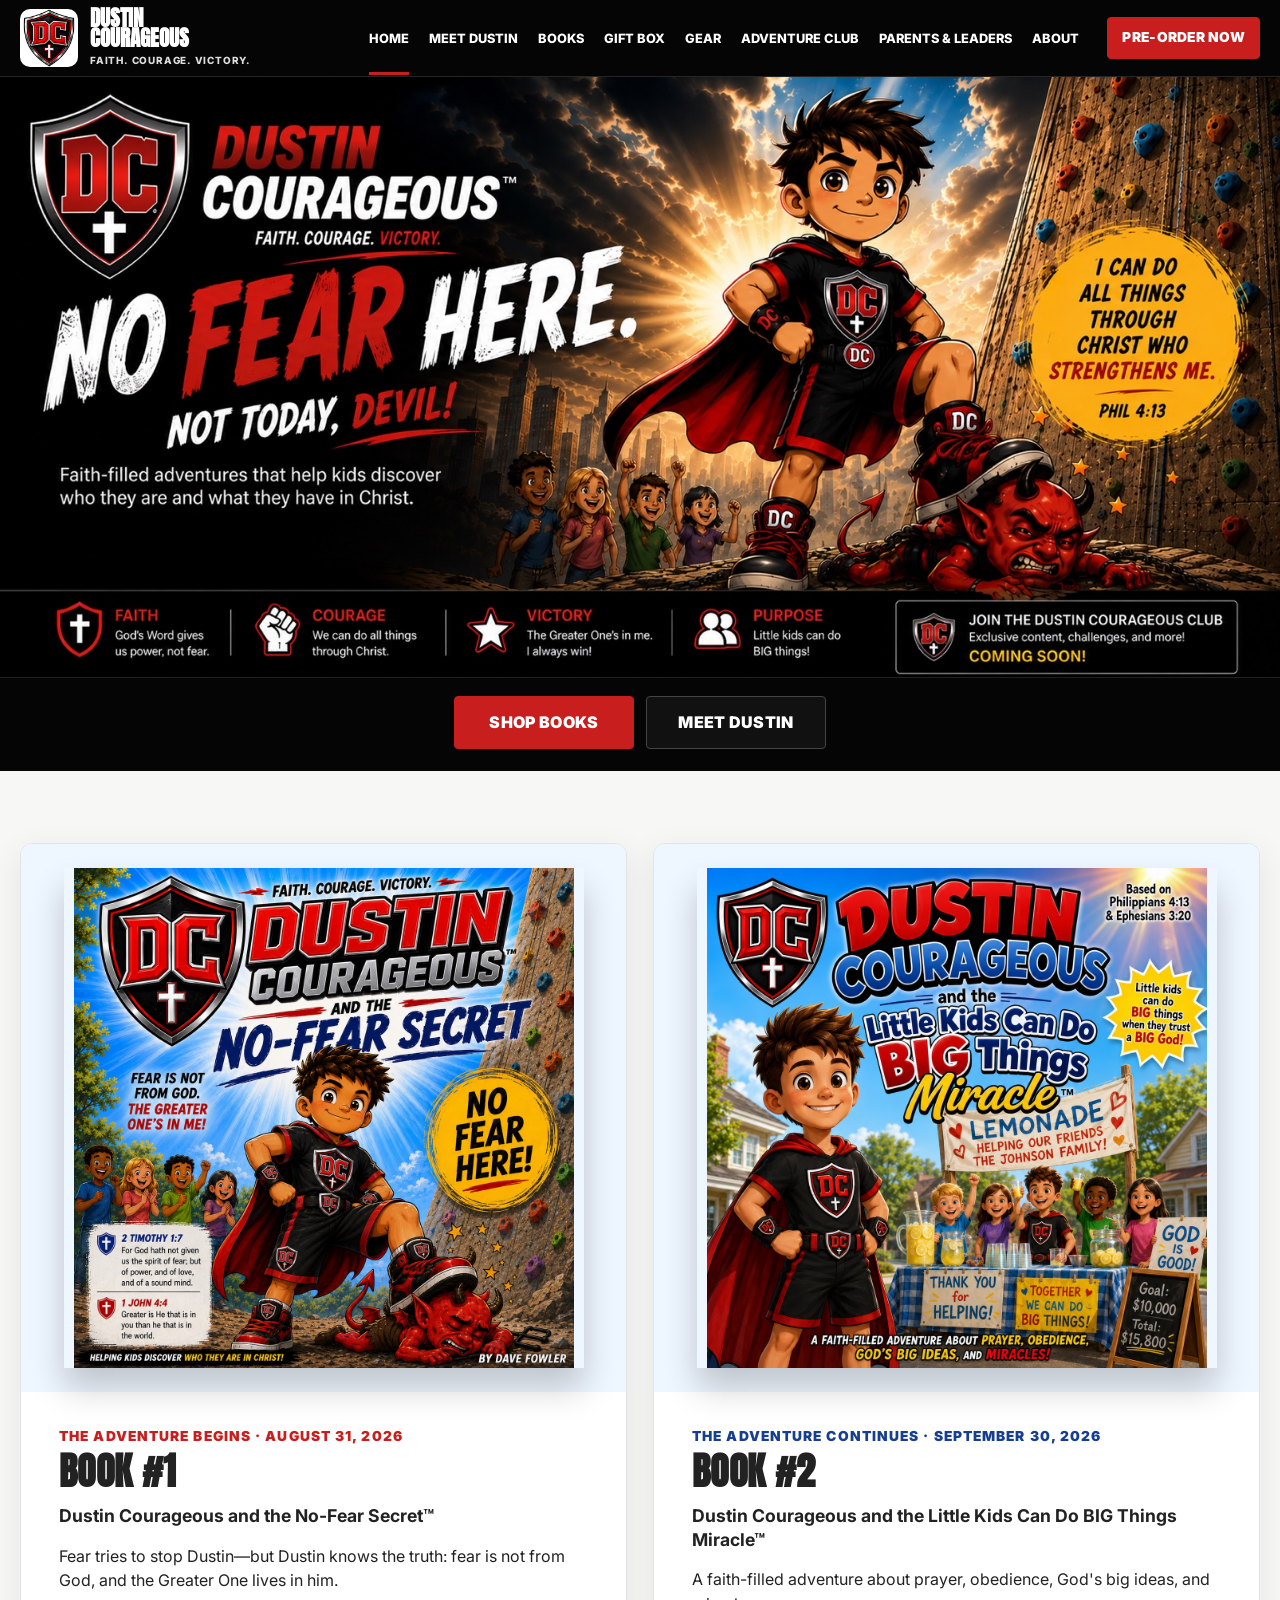
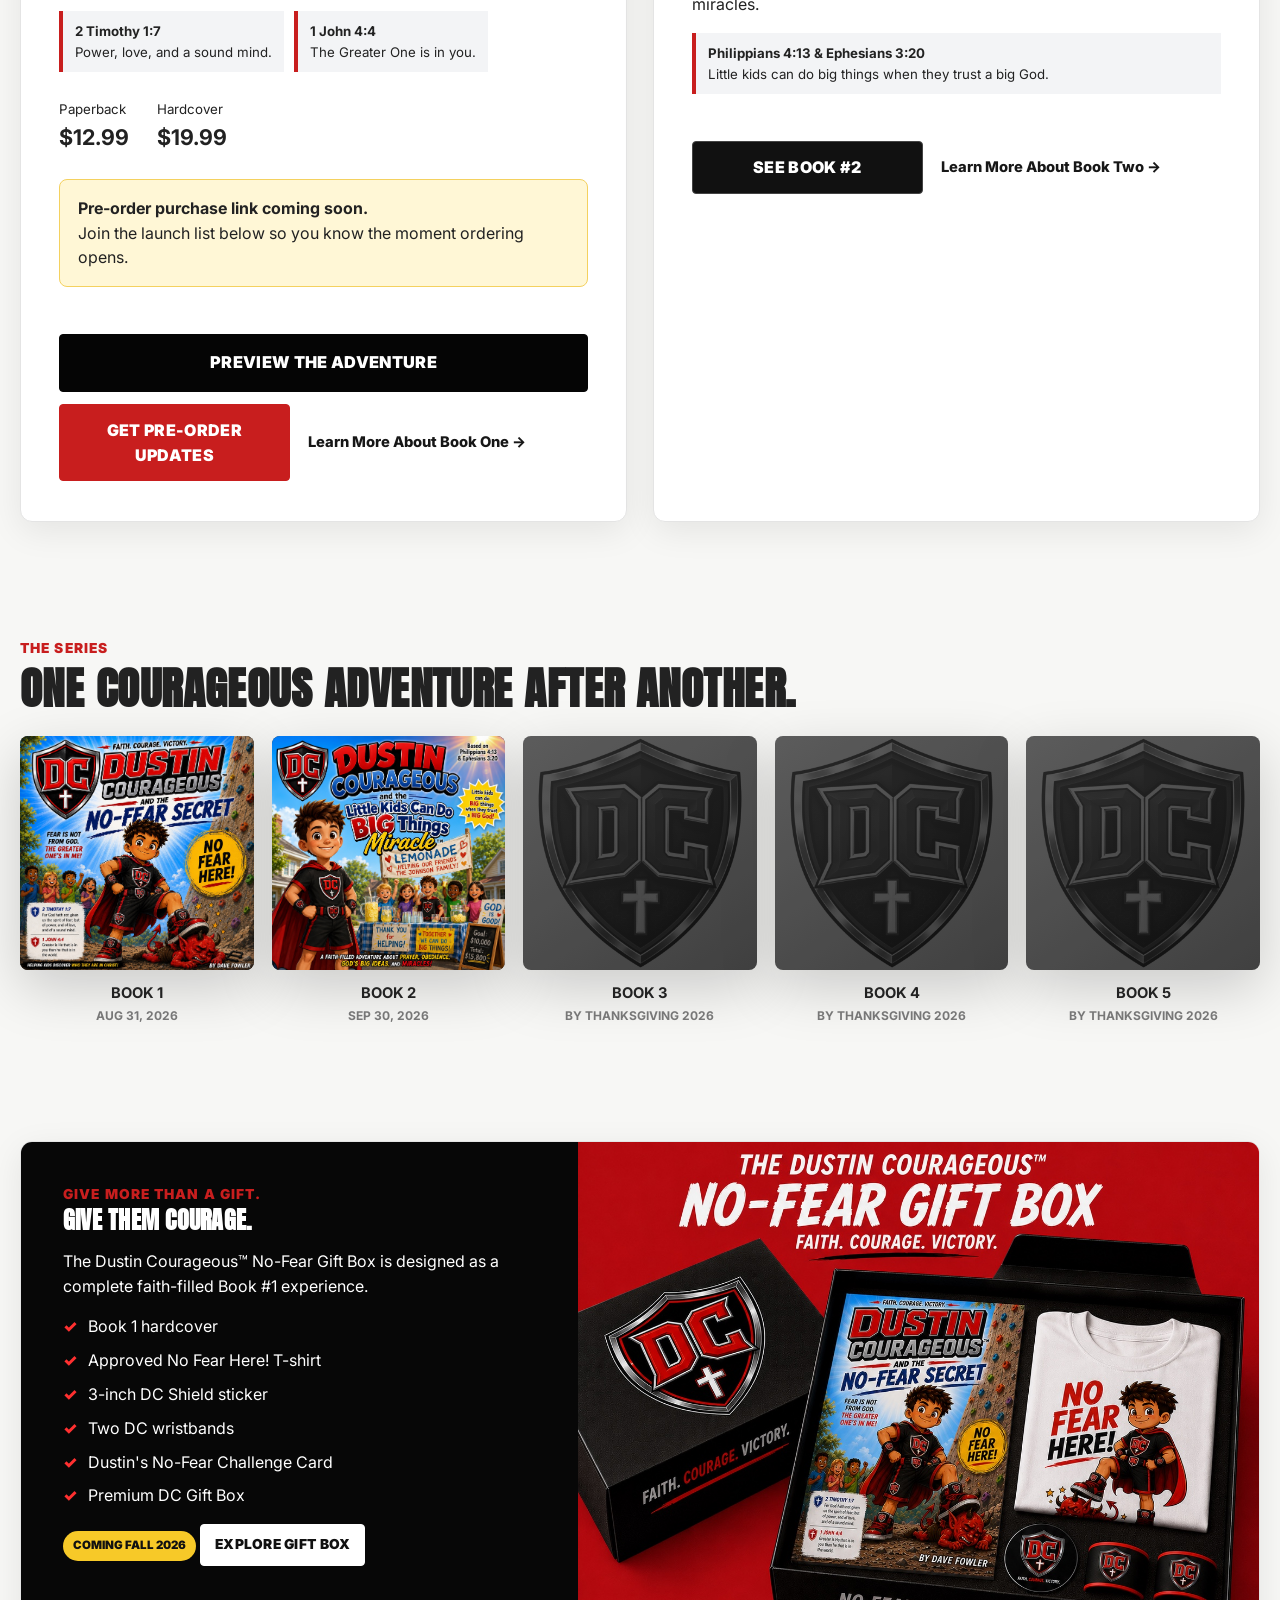
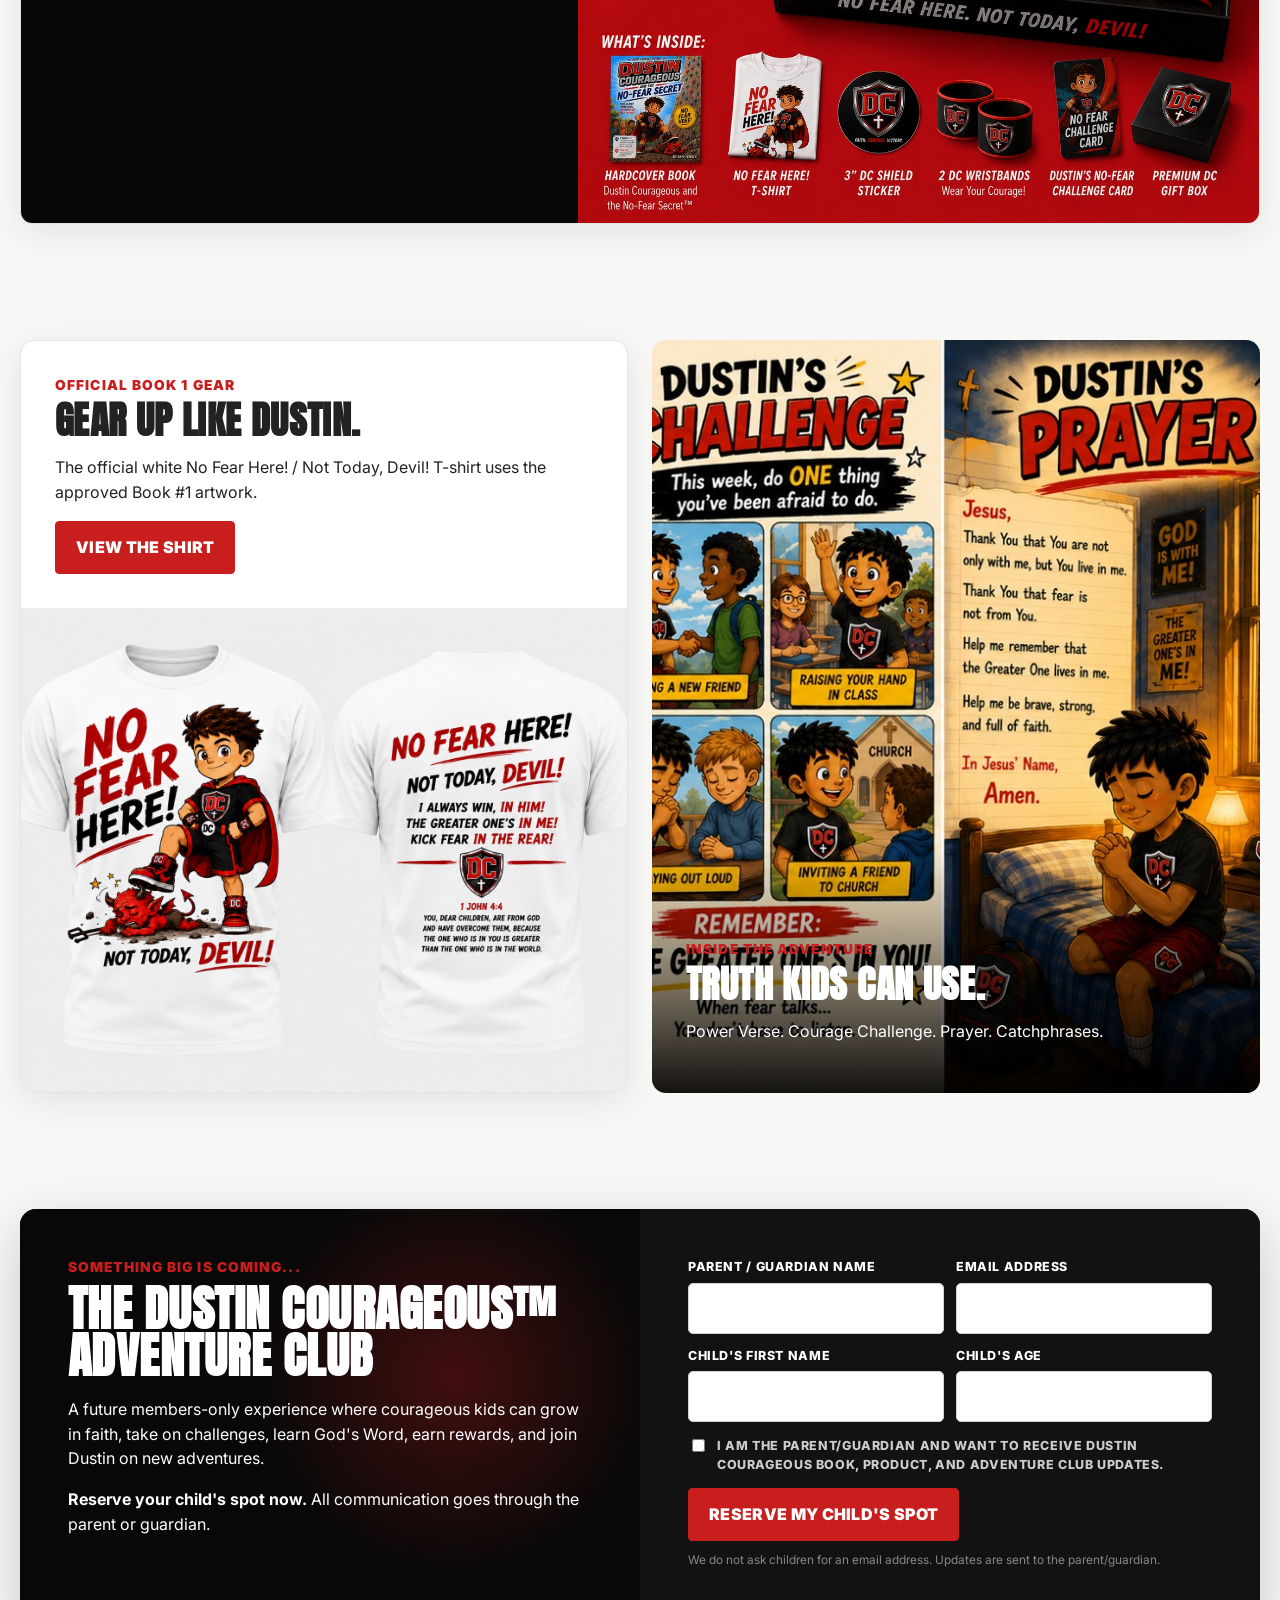
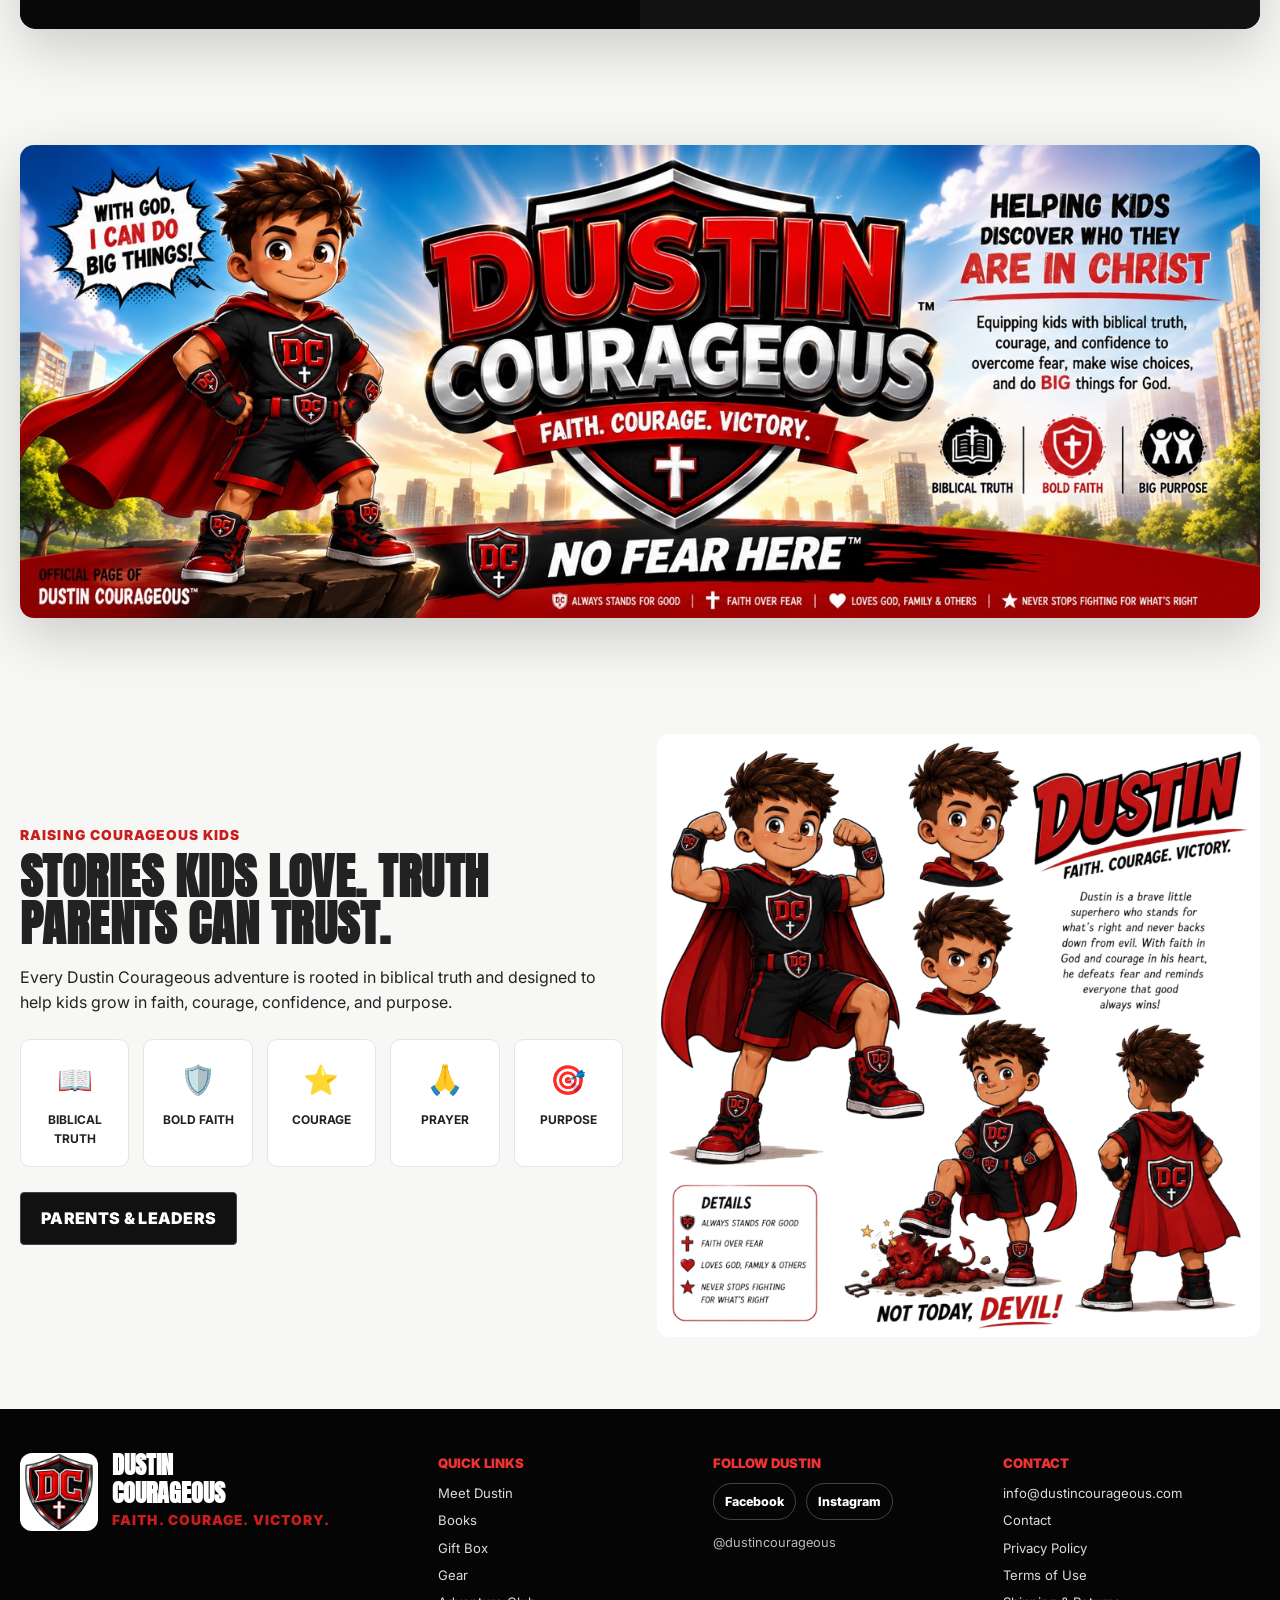
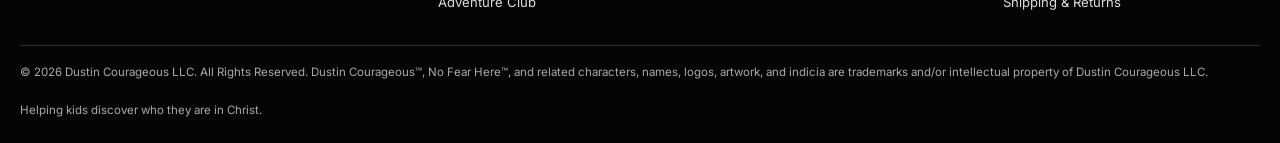
==== commit eb7e3228: "Add files via upload" ====
--- a/index.html
+++ b/index.html
@@ -1,28 +1,10 @@
-<!doctype html><html lang="en"><head><meta charset="utf-8"><meta name="viewport" content="width=device-width,initial-scale=1"><title>Home | Dustin Courageous</title><meta name="description" content="Dustin Courageous faith-filled books, gear, gift boxes and the upcoming Adventure Club."><link rel="icon" href="/favicon.ico?v=20260801-v21" sizes="any"><link rel="icon" type="image/png" sizes="32x32" href="/favicon-32x32.png?v=20260801-v21"><link rel="apple-touch-icon" sizes="180x180" href="/apple-touch-icon.png?v=20260801-v21"><link rel="manifest" href="/site.webmanifest?v=20260801-v21"><meta name="theme-color" content="#050505"><link rel="stylesheet" href="assets/css/styles.css?v=20260801-v22-trust-hero"></head><body><header class="site-header"><div class="container nav">
+<!doctype html><html lang="en"><head><meta charset="utf-8"><meta name="viewport" content="width=device-width,initial-scale=1"><title>Home | Dustin Courageous</title><meta name="description" content="Dustin Courageous faith-filled books, gear, gift boxes and the upcoming Adventure Club."><link rel="icon" href="/favicon.ico?v=20260801-v21" sizes="any"><link rel="icon" type="image/png" sizes="32x32" href="/favicon-32x32.png?v=20260801-v21"><link rel="apple-touch-icon" sizes="180x180" href="/apple-touch-icon.png?v=20260801-v21"><link rel="manifest" href="/site.webmanifest?v=20260801-v21"><meta name="theme-color" content="#050505"><link rel="stylesheet" href="assets/css/styles.css?v=20260731-v20-desktop-book-cta"></head><body><header class="site-header"><div class="container nav">
       <a class="brand" href="index.html"><img src="assets/images/dc-shield.jpeg" alt="Official Dustin Courageous DC Shield"><span class="brand-copy"><strong>Dustin<br>Courageous</strong><small>Faith. Courage. Victory.</small></span></a>
       <button class="menu-toggle" aria-label="Open navigation">☰</button>
       <nav class="navlinks"><a class="active" href="index.html">Home</a><a class="" href="meet-dustin.html">Meet Dustin</a><a class="" href="books.html">Books</a><a class="" href="gift-box.html">Gift Box</a><a class="" href="gear.html">Gear</a><a class="" href="adventure-club.html">Adventure Club</a><a class="" href="parents.html">Parents & Leaders</a><a class="" href="about.html">About</a></nav>
       <a class="button small" href="index.html#preorder" data-preorder>Pre-Order Now</a>
     </div></header>
 <main>
-<section class="trust-hero" aria-labelledby="trust-hero-title">
-  <div class="container trust-hero-inner">
-    <div class="trust-hero-copy">
-      <div class="eyebrow">Raising Courageous Kids</div>
-      <h1 class="display" id="trust-hero-title"><span>Stories Kids Love.</span><span>Truth Parents &amp; Grandparents Can Trust.</span></h1>
-      <p class="trust-hero-lead"><strong>Helping raise courageous kids who know who they are in Christ.</strong></p>
-      <p>Every Dustin Courageous adventure combines exciting storytelling with biblical truth to help children grow in faith, courage, confidence, and purpose.</p>
-      <div class="trust-hero-actions">
-        <a class="button" href="#preorder">Pre-Order Book #1</a>
-        <a class="button secondary" href="#launch-list">Join the Launch List</a>
-      </div>
-      <div class="trust-points" aria-label="Why families trust Dustin Courageous">
-        <span>✓ Biblical Truth</span><span>✓ Character Building</span><span>✓ Beautiful Illustrations</span><span>✓ Ages 5–10</span>
-      </div>
-      <p class="trust-gift-note">🎁 A meaningful gift parents and grandparents will love giving.</p>
-    </div>
-  </div>
-</section>
 <section class="hero-art hero-desktop"><img src="assets/images/home-hero-approved.jpeg" alt="Dustin Courageous — No Fear Here. Not Today, Devil!" fetchpriority="high"></section>
 <section class="hero-mobile" aria-label="Dustin Courageous mobile hero">
   <div class="mobile-hero-wordmark">
@@ -56,7 +38,7 @@
 
 <section class="section-tight"><div class="container"><img src="assets/images/brand-banner.jpeg" alt="Dustin Courageous mission banner" style="width:100%;border-radius:14px;box-shadow:var(--shadow)"></div></section>
 
-<section class="section"><div class="container content-grid"><div><div class="eyebrow">Created for the People Raising Them</div><h2 class="display" style="font-size:3rem">For Parents, Grandparents, Churches &amp; Schools.</h2><p>Dustin Courageous gives families and leaders memorable ways to reinforce biblical truth, build bold faith, and start meaningful conversations with kids.</p><div class="resource-grid"><div class="resource"><div class="icon">📖</div><strong>Biblical Truth</strong></div><div class="resource"><div class="icon">🛡️</div><strong>Bold Faith</strong></div><div class="resource"><div class="icon">⭐</div><strong>Courage</strong></div><div class="resource"><div class="icon">🙏</div><strong>Prayer</strong></div><div class="resource"><div class="icon">🎯</div><strong>Purpose</strong></div></div><a class="button secondary" href="parents.html">Explore Family &amp; Leader Resources</a></div><div><img src="assets/images/dustin-character-guide.jpeg" alt="Approved Dustin Courageous character artwork" style="border-radius:12px"></div></div></section>
+<section class="section"><div class="container content-grid"><div><div class="eyebrow">Raising Courageous Kids</div><h2 class="display" style="font-size:3rem">Stories Kids Love. Truth Parents Can Trust.</h2><p>Every Dustin Courageous adventure is rooted in biblical truth and designed to help kids grow in faith, courage, confidence, and purpose.</p><div class="resource-grid"><div class="resource"><div class="icon">📖</div><strong>Biblical Truth</strong></div><div class="resource"><div class="icon">🛡️</div><strong>Bold Faith</strong></div><div class="resource"><div class="icon">⭐</div><strong>Courage</strong></div><div class="resource"><div class="icon">🙏</div><strong>Prayer</strong></div><div class="resource"><div class="icon">🎯</div><strong>Purpose</strong></div></div><a class="button secondary" href="parents.html">Parents & Leaders</a></div><div><img src="assets/images/dustin-character-guide.jpeg" alt="Approved Dustin Courageous character artwork" style="border-radius:12px"></div></div></section>
 </main>
 <div class="book-modal" id="book1-story" role="dialog" aria-modal="true" aria-labelledby="book1-story-title" hidden>
   <div class="book-modal-backdrop" data-modal-close></div>
--- a/assets/css/styles.css
+++ b/assets/css/styles.css
@@ -522,122 +522,3 @@
     color:#fff;
   }
 }
-
-/* =========================================================
-   V22 — high-converting trust-first homepage introduction
-   ========================================================= */
-.trust-hero{
-  background:#fff;
-  border-bottom:1px solid #e8e8e8;
-}
-.trust-hero-inner{
-  min-height:520px;
-  display:flex;
-  align-items:center;
-  padding-top:62px;
-  padding-bottom:62px;
-}
-.trust-hero-copy{
-  width:min(1080px,100%);
-}
-.trust-hero .eyebrow{
-  margin-bottom:14px;
-}
-.trust-hero h1{
-  max-width:1060px;
-  margin:0 0 24px;
-  font-size:clamp(3.1rem,7.2vw,7rem);
-  line-height:.92;
-  letter-spacing:-.025em;
-}
-.trust-hero h1 span{
-  display:block;
-}
-.trust-hero-lead{
-  max-width:850px;
-  margin:0 0 10px;
-  font-size:clamp(1.22rem,2.1vw,1.65rem);
-  line-height:1.4;
-  color:#171717;
-}
-.trust-hero-copy>p:not(.trust-hero-lead):not(.trust-gift-note){
-  max-width:900px;
-  font-size:1.08rem;
-  line-height:1.65;
-  color:#4b4b4b;
-}
-.trust-hero-actions{
-  display:flex;
-  flex-wrap:wrap;
-  gap:12px;
-  margin:28px 0 22px;
-}
-.trust-hero-actions .button{
-  min-width:220px;
-  text-align:center;
-}
-.trust-points{
-  display:flex;
-  flex-wrap:wrap;
-  gap:10px;
-  margin:0 0 16px;
-}
-.trust-points span{
-  display:inline-flex;
-  align-items:center;
-  min-height:38px;
-  padding:8px 13px;
-  border:1px solid #dedede;
-  border-radius:999px;
-  background:#f6f6f6;
-  color:#202020;
-  font-size:.86rem;
-  font-weight:800;
-}
-.trust-gift-note{
-  margin:4px 0 0;
-  color:#5b5b5b;
-  font-size:.94rem;
-  font-weight:700;
-}
-@media (max-width:760px){
-  .trust-hero-inner{
-    min-height:0;
-    padding-top:36px;
-    padding-bottom:38px;
-  }
-  .trust-hero h1{
-    font-size:clamp(2.65rem,13vw,4.25rem);
-    line-height:.94;
-    margin-bottom:18px;
-  }
-  .trust-hero-lead{
-    font-size:1.12rem;
-  }
-  .trust-hero-copy>p:not(.trust-hero-lead):not(.trust-gift-note){
-    font-size:.98rem;
-  }
-  .trust-hero-actions{
-    display:grid;
-    grid-template-columns:1fr;
-    margin:22px 0 18px;
-  }
-  .trust-hero-actions .button{
-    width:100%;
-    min-width:0;
-  }
-  .trust-points{
-    display:grid;
-    grid-template-columns:1fr 1fr;
-    gap:8px;
-  }
-  .trust-points span{
-    justify-content:center;
-    text-align:center;
-    border-radius:8px;
-    font-size:.78rem;
-  }
-  .trust-gift-note{
-    font-size:.85rem;
-  }
-}
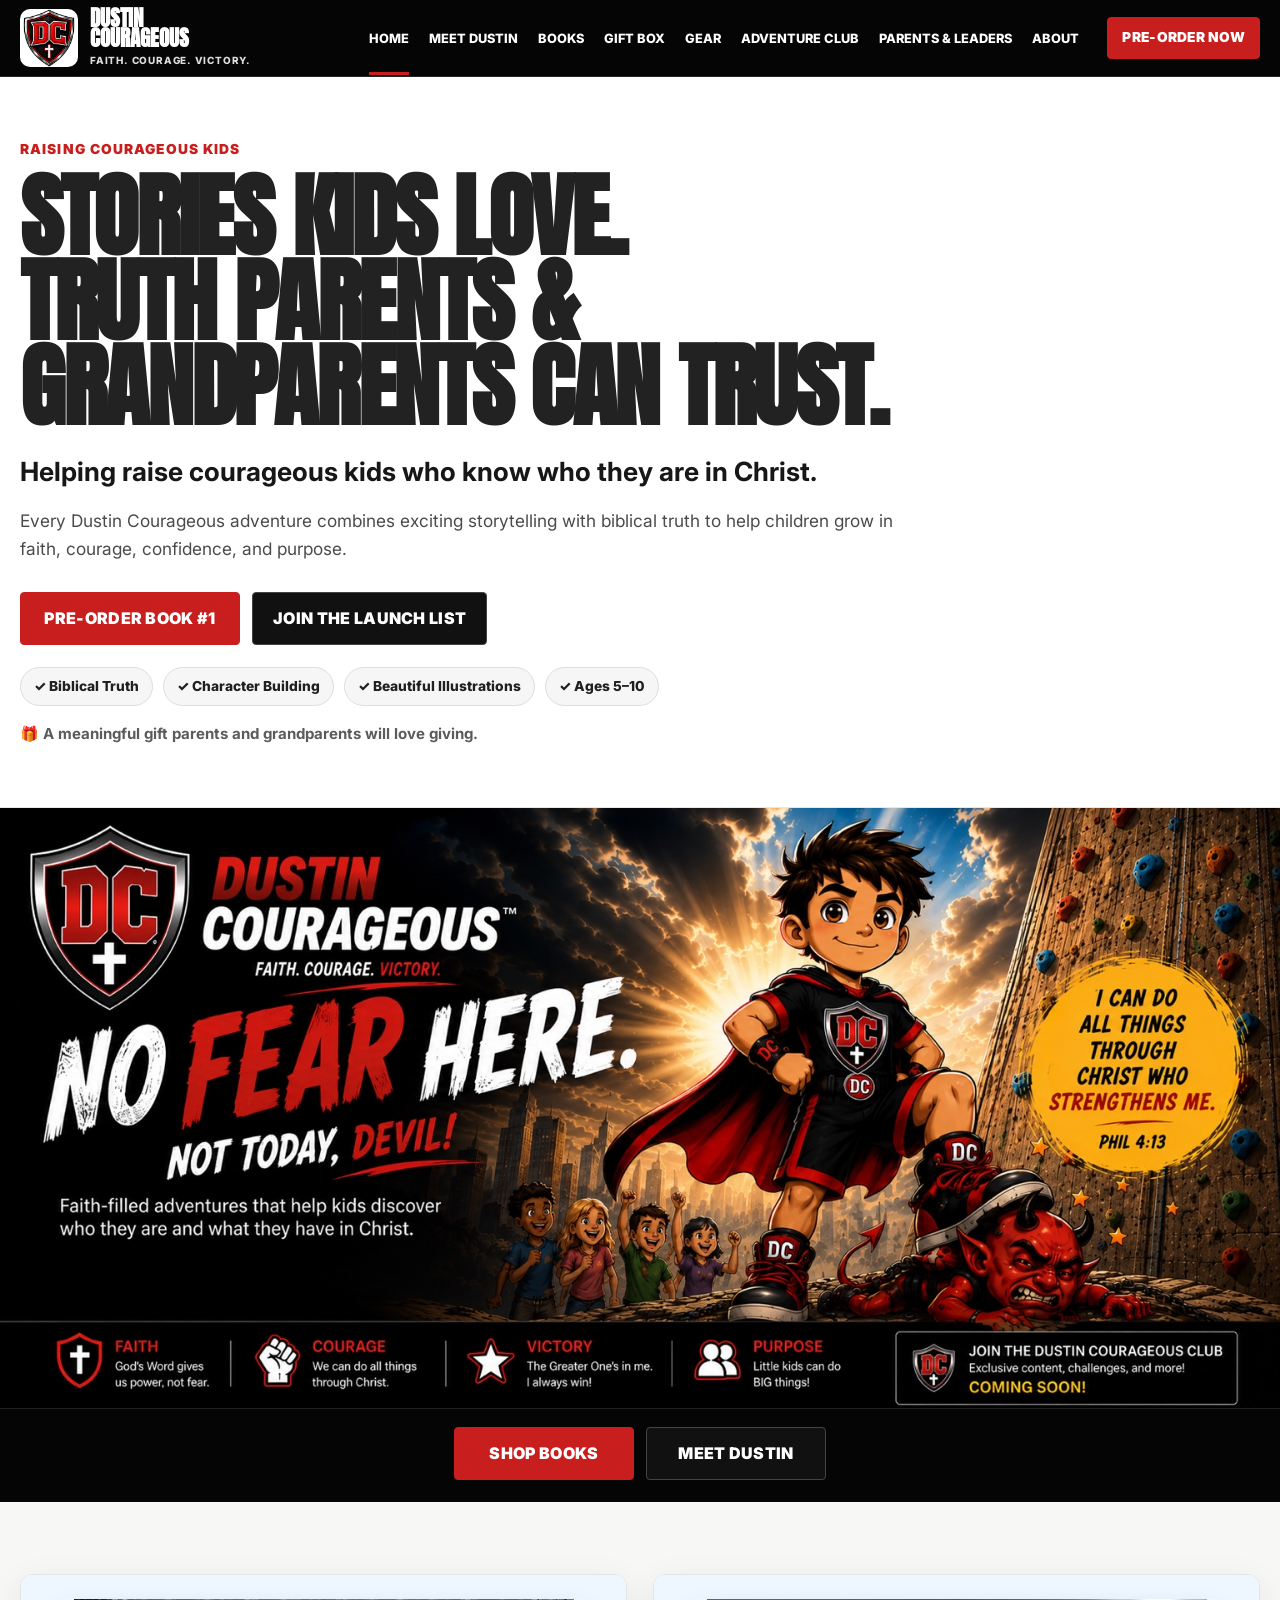
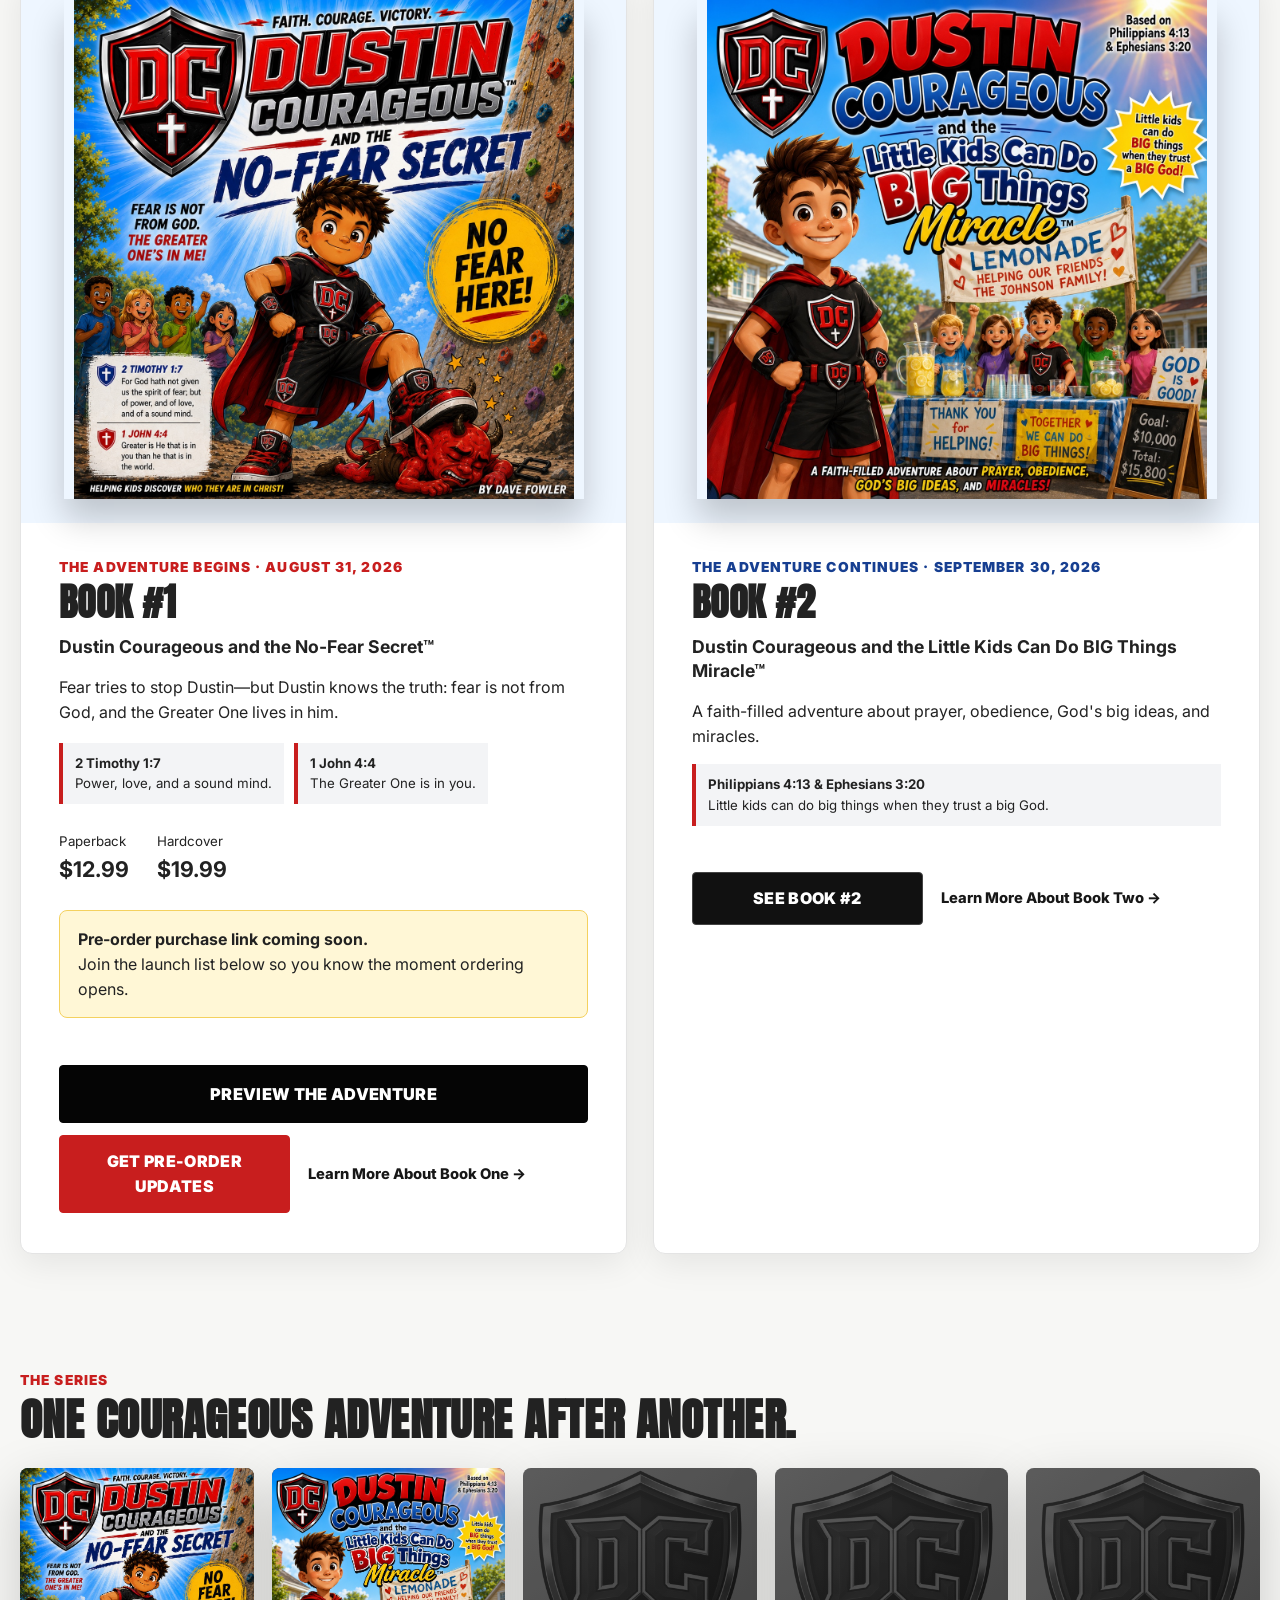
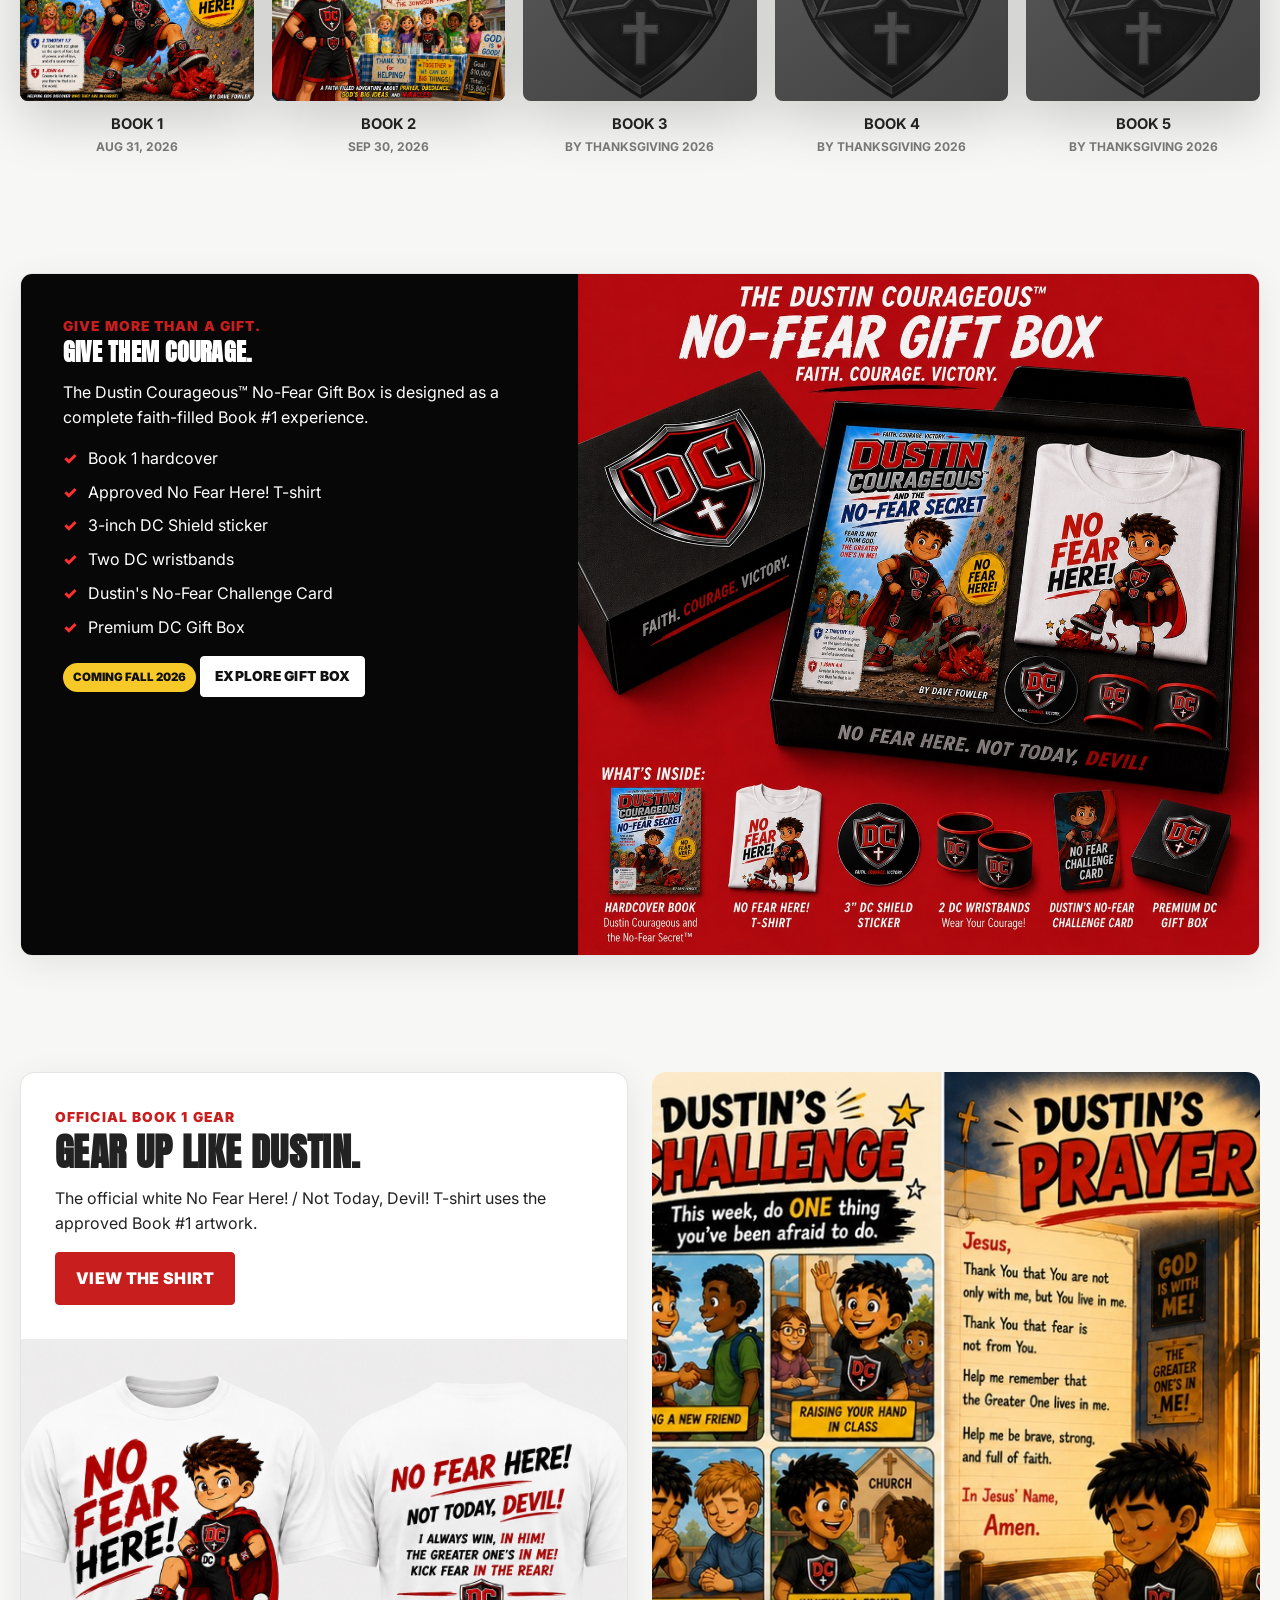
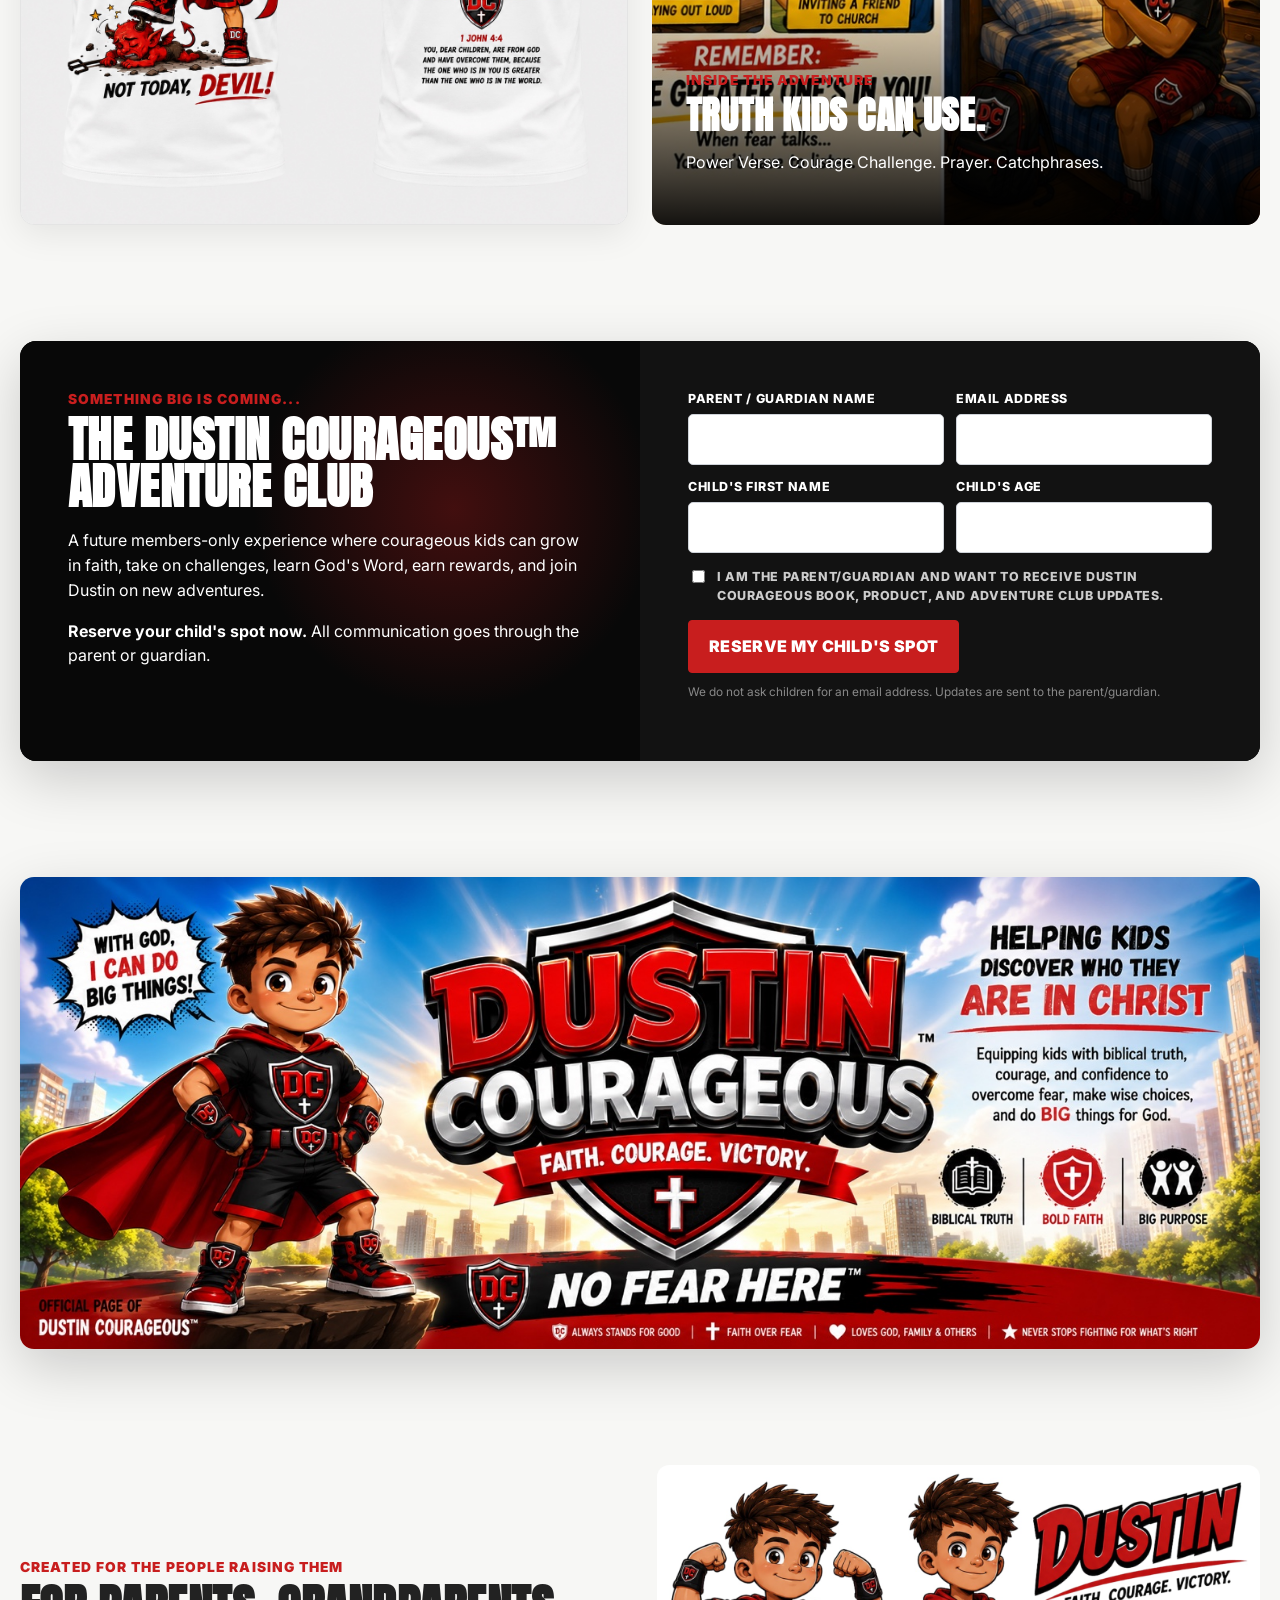
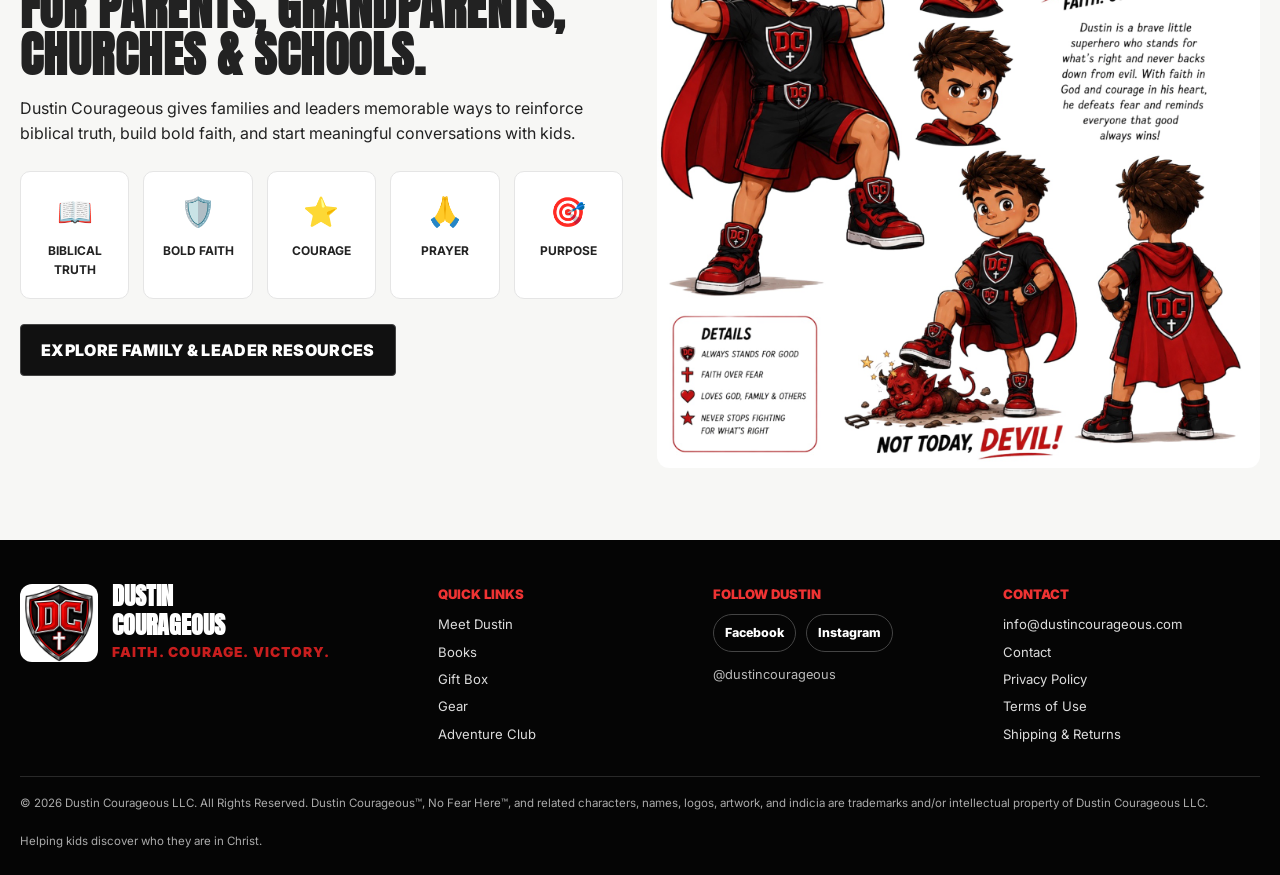
==== commit cdf30b48: "Add files via upload" ====
--- a/index.html
+++ b/index.html
@@ -1,10 +1,28 @@
-<!doctype html><html lang="en"><head><meta charset="utf-8"><meta name="viewport" content="width=device-width,initial-scale=1"><title>Home | Dustin Courageous</title><meta name="description" content="Dustin Courageous faith-filled books, gear, gift boxes and the upcoming Adventure Club."><link rel="icon" href="/favicon.ico?v=20260801-v21" sizes="any"><link rel="icon" type="image/png" sizes="32x32" href="/favicon-32x32.png?v=20260801-v21"><link rel="apple-touch-icon" sizes="180x180" href="/apple-touch-icon.png?v=20260801-v21"><link rel="manifest" href="/site.webmanifest?v=20260801-v21"><meta name="theme-color" content="#050505"><link rel="stylesheet" href="assets/css/styles.css?v=20260731-v20-desktop-book-cta"></head><body><header class="site-header"><div class="container nav">
+<!doctype html><html lang="en"><head><meta charset="utf-8"><meta name="viewport" content="width=device-width,initial-scale=1"><title>Home | Dustin Courageous</title><meta name="description" content="Dustin Courageous faith-filled books, gear, gift boxes and the upcoming Adventure Club."><link rel="icon" href="/favicon.ico?v=20260801-v21" sizes="any"><link rel="icon" type="image/png" sizes="32x32" href="/favicon-32x32.png?v=20260801-v21"><link rel="apple-touch-icon" sizes="180x180" href="/apple-touch-icon.png?v=20260801-v21"><link rel="manifest" href="/site.webmanifest?v=20260801-v21"><meta name="theme-color" content="#050505"><link rel="stylesheet" href="assets/css/styles.css?v=20260801-v22-trust-hero"></head><body><header class="site-header"><div class="container nav">
       <a class="brand" href="index.html"><img src="assets/images/dc-shield.jpeg" alt="Official Dustin Courageous DC Shield"><span class="brand-copy"><strong>Dustin<br>Courageous</strong><small>Faith. Courage. Victory.</small></span></a>
       <button class="menu-toggle" aria-label="Open navigation">☰</button>
       <nav class="navlinks"><a class="active" href="index.html">Home</a><a class="" href="meet-dustin.html">Meet Dustin</a><a class="" href="books.html">Books</a><a class="" href="gift-box.html">Gift Box</a><a class="" href="gear.html">Gear</a><a class="" href="adventure-club.html">Adventure Club</a><a class="" href="parents.html">Parents & Leaders</a><a class="" href="about.html">About</a></nav>
       <a class="button small" href="index.html#preorder" data-preorder>Pre-Order Now</a>
     </div></header>
 <main>
+<section class="trust-hero" aria-labelledby="trust-hero-title">
+  <div class="container trust-hero-inner">
+    <div class="trust-hero-copy">
+      <div class="eyebrow">Raising Courageous Kids</div>
+      <h1 class="display" id="trust-hero-title"><span>Stories Kids Love.</span><span>Truth Parents &amp; Grandparents Can Trust.</span></h1>
+      <p class="trust-hero-lead"><strong>Helping raise courageous kids who know who they are in Christ.</strong></p>
+      <p>Every Dustin Courageous adventure combines exciting storytelling with biblical truth to help children grow in faith, courage, confidence, and purpose.</p>
+      <div class="trust-hero-actions">
+        <a class="button" href="#preorder">Pre-Order Book #1</a>
+        <a class="button secondary" href="#launch-list">Join the Launch List</a>
+      </div>
+      <div class="trust-points" aria-label="Why families trust Dustin Courageous">
+        <span>✓ Biblical Truth</span><span>✓ Character Building</span><span>✓ Beautiful Illustrations</span><span>✓ Ages 5–10</span>
+      </div>
+      <p class="trust-gift-note">🎁 A meaningful gift parents and grandparents will love giving.</p>
+    </div>
+  </div>
+</section>
 <section class="hero-art hero-desktop"><img src="assets/images/home-hero-approved.jpeg" alt="Dustin Courageous — No Fear Here. Not Today, Devil!" fetchpriority="high"></section>
 <section class="hero-mobile" aria-label="Dustin Courageous mobile hero">
   <div class="mobile-hero-wordmark">
@@ -38,7 +56,7 @@
 
 <section class="section-tight"><div class="container"><img src="assets/images/brand-banner.jpeg" alt="Dustin Courageous mission banner" style="width:100%;border-radius:14px;box-shadow:var(--shadow)"></div></section>
 
-<section class="section"><div class="container content-grid"><div><div class="eyebrow">Raising Courageous Kids</div><h2 class="display" style="font-size:3rem">Stories Kids Love. Truth Parents Can Trust.</h2><p>Every Dustin Courageous adventure is rooted in biblical truth and designed to help kids grow in faith, courage, confidence, and purpose.</p><div class="resource-grid"><div class="resource"><div class="icon">📖</div><strong>Biblical Truth</strong></div><div class="resource"><div class="icon">🛡️</div><strong>Bold Faith</strong></div><div class="resource"><div class="icon">⭐</div><strong>Courage</strong></div><div class="resource"><div class="icon">🙏</div><strong>Prayer</strong></div><div class="resource"><div class="icon">🎯</div><strong>Purpose</strong></div></div><a class="button secondary" href="parents.html">Parents & Leaders</a></div><div><img src="assets/images/dustin-character-guide.jpeg" alt="Approved Dustin Courageous character artwork" style="border-radius:12px"></div></div></section>
+<section class="section"><div class="container content-grid"><div><div class="eyebrow">Created for the People Raising Them</div><h2 class="display" style="font-size:3rem">For Parents, Grandparents, Churches &amp; Schools.</h2><p>Dustin Courageous gives families and leaders memorable ways to reinforce biblical truth, build bold faith, and start meaningful conversations with kids.</p><div class="resource-grid"><div class="resource"><div class="icon">📖</div><strong>Biblical Truth</strong></div><div class="resource"><div class="icon">🛡️</div><strong>Bold Faith</strong></div><div class="resource"><div class="icon">⭐</div><strong>Courage</strong></div><div class="resource"><div class="icon">🙏</div><strong>Prayer</strong></div><div class="resource"><div class="icon">🎯</div><strong>Purpose</strong></div></div><a class="button secondary" href="parents.html">Explore Family &amp; Leader Resources</a></div><div><img src="assets/images/dustin-character-guide.jpeg" alt="Approved Dustin Courageous character artwork" style="border-radius:12px"></div></div></section>
 </main>
 <div class="book-modal" id="book1-story" role="dialog" aria-modal="true" aria-labelledby="book1-story-title" hidden>
   <div class="book-modal-backdrop" data-modal-close></div>
--- a/assets/css/styles.css
+++ b/assets/css/styles.css
@@ -522,3 +522,122 @@
     color:#fff;
   }
 }
+
+/* =========================================================
+   V22 — high-converting trust-first homepage introduction
+   ========================================================= */
+.trust-hero{
+  background:#fff;
+  border-bottom:1px solid #e8e8e8;
+}
+.trust-hero-inner{
+  min-height:520px;
+  display:flex;
+  align-items:center;
+  padding-top:62px;
+  padding-bottom:62px;
+}
+.trust-hero-copy{
+  width:min(1080px,100%);
+}
+.trust-hero .eyebrow{
+  margin-bottom:14px;
+}
+.trust-hero h1{
+  max-width:1060px;
+  margin:0 0 24px;
+  font-size:clamp(3.1rem,7.2vw,7rem);
+  line-height:.92;
+  letter-spacing:-.025em;
+}
+.trust-hero h1 span{
+  display:block;
+}
+.trust-hero-lead{
+  max-width:850px;
+  margin:0 0 10px;
+  font-size:clamp(1.22rem,2.1vw,1.65rem);
+  line-height:1.4;
+  color:#171717;
+}
+.trust-hero-copy>p:not(.trust-hero-lead):not(.trust-gift-note){
+  max-width:900px;
+  font-size:1.08rem;
+  line-height:1.65;
+  color:#4b4b4b;
+}
+.trust-hero-actions{
+  display:flex;
+  flex-wrap:wrap;
+  gap:12px;
+  margin:28px 0 22px;
+}
+.trust-hero-actions .button{
+  min-width:220px;
+  text-align:center;
+}
+.trust-points{
+  display:flex;
+  flex-wrap:wrap;
+  gap:10px;
+  margin:0 0 16px;
+}
+.trust-points span{
+  display:inline-flex;
+  align-items:center;
+  min-height:38px;
+  padding:8px 13px;
+  border:1px solid #dedede;
+  border-radius:999px;
+  background:#f6f6f6;
+  color:#202020;
+  font-size:.86rem;
+  font-weight:800;
+}
+.trust-gift-note{
+  margin:4px 0 0;
+  color:#5b5b5b;
+  font-size:.94rem;
+  font-weight:700;
+}
+@media (max-width:760px){
+  .trust-hero-inner{
+    min-height:0;
+    padding-top:36px;
+    padding-bottom:38px;
+  }
+  .trust-hero h1{
+    font-size:clamp(2.65rem,13vw,4.25rem);
+    line-height:.94;
+    margin-bottom:18px;
+  }
+  .trust-hero-lead{
+    font-size:1.12rem;
+  }
+  .trust-hero-copy>p:not(.trust-hero-lead):not(.trust-gift-note){
+    font-size:.98rem;
+  }
+  .trust-hero-actions{
+    display:grid;
+    grid-template-columns:1fr;
+    margin:22px 0 18px;
+  }
+  .trust-hero-actions .button{
+    width:100%;
+    min-width:0;
+  }
+  .trust-points{
+    display:grid;
+    grid-template-columns:1fr 1fr;
+    gap:8px;
+  }
+  .trust-points span{
+    justify-content:center;
+    text-align:center;
+    border-radius:8px;
+    font-size:.78rem;
+  }
+  .trust-gift-note{
+    font-size:.85rem;
+  }
+}
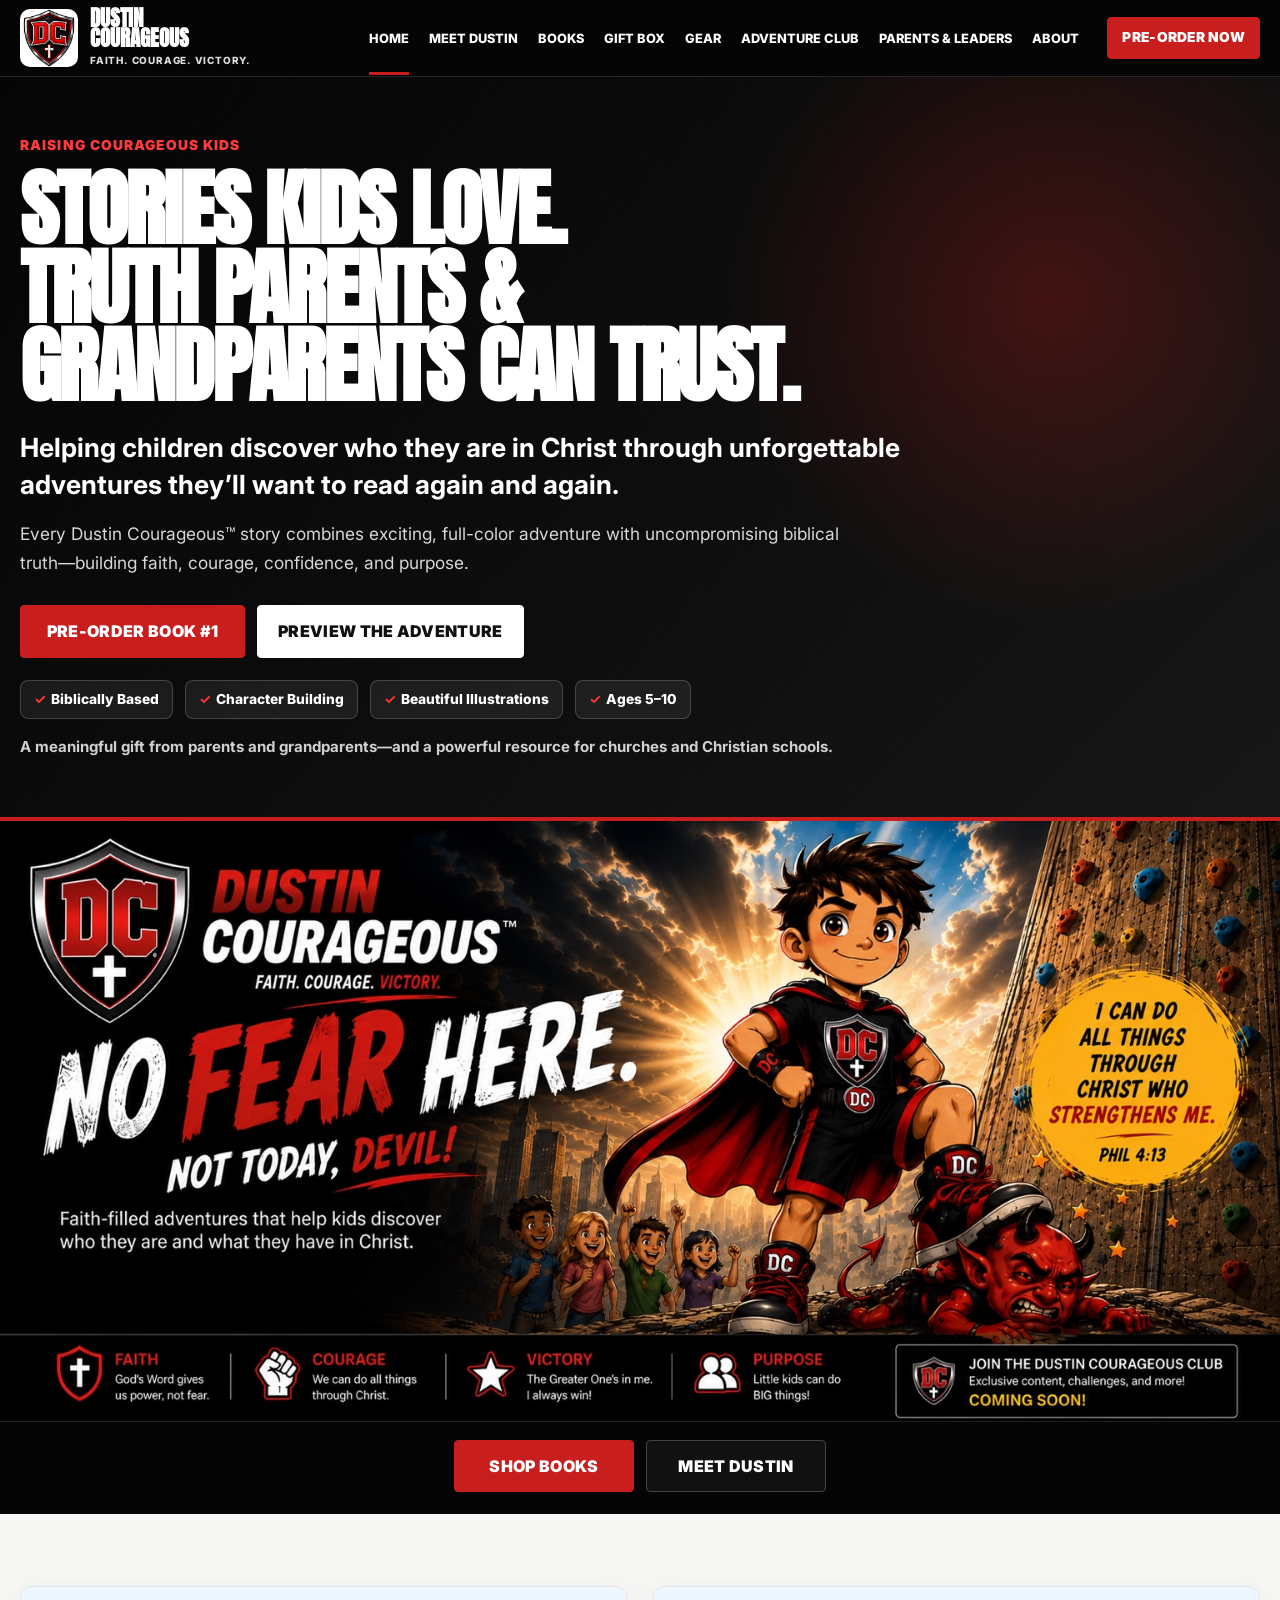
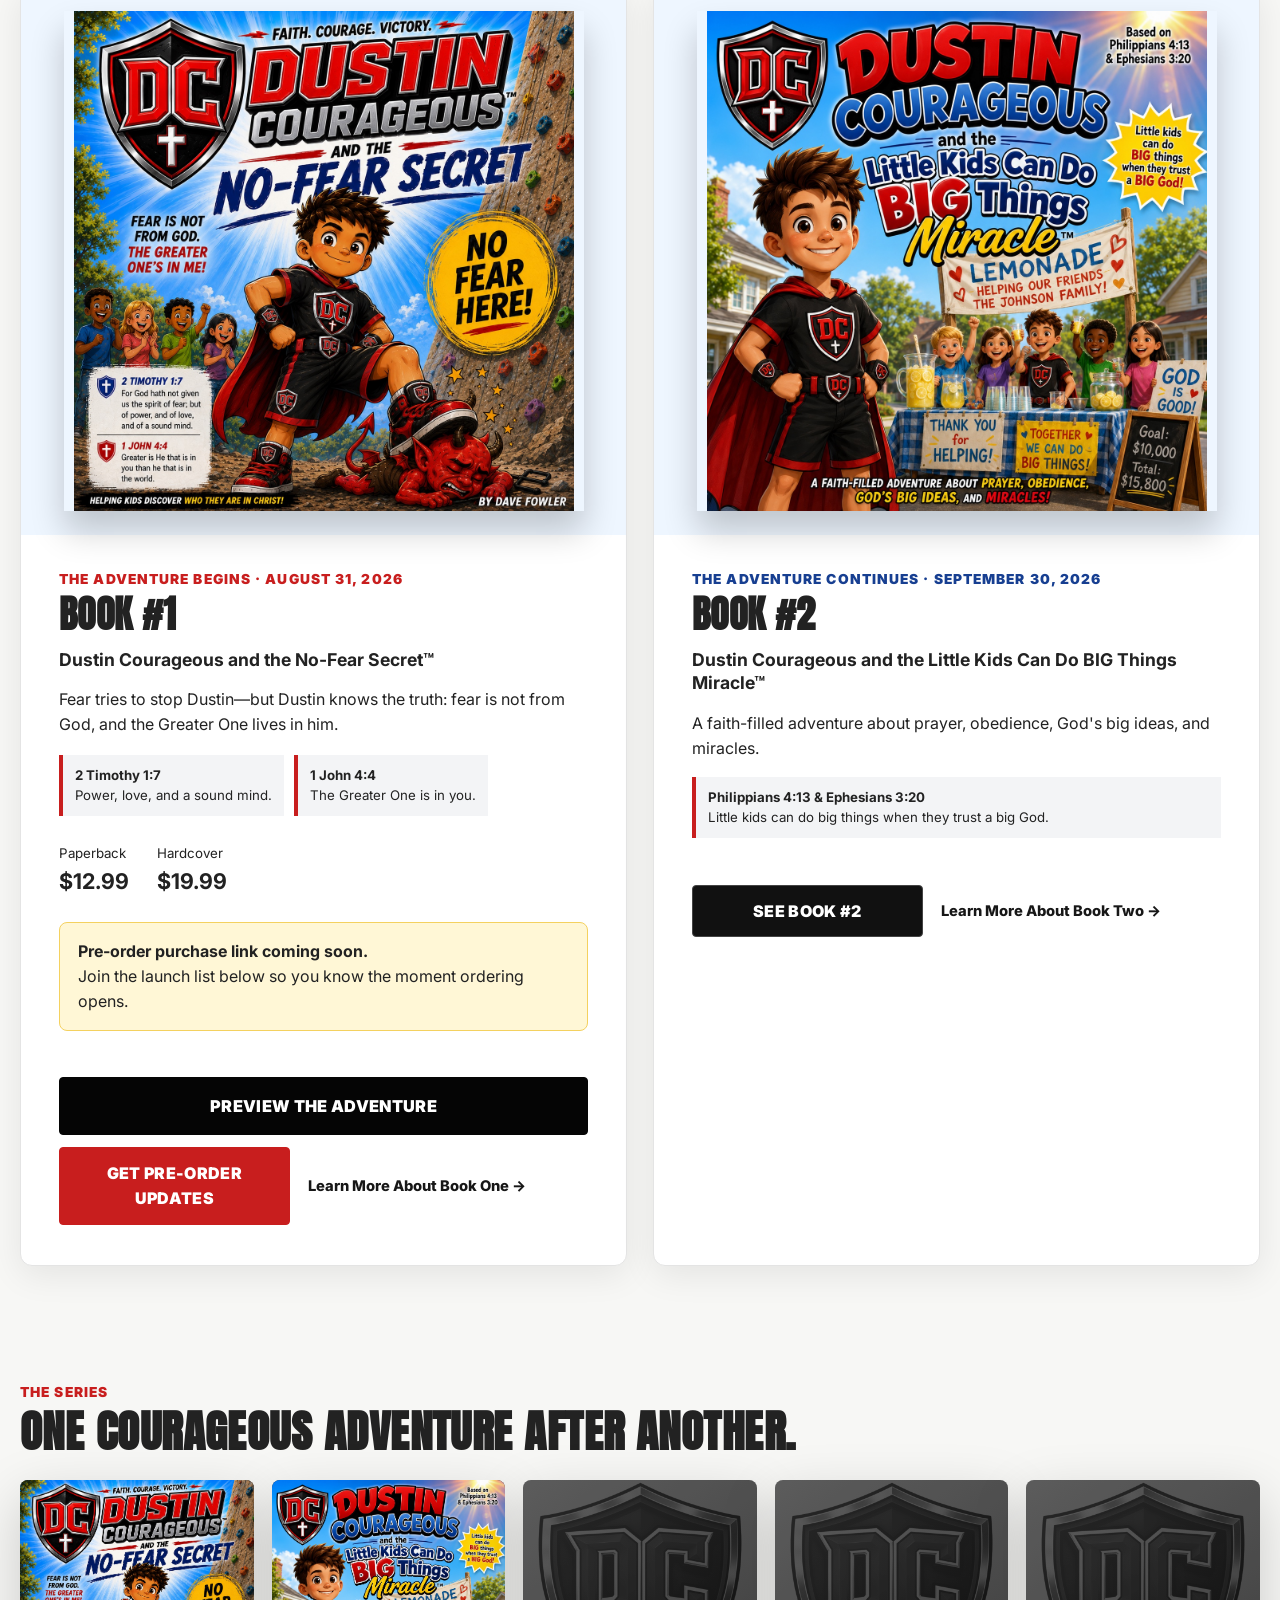
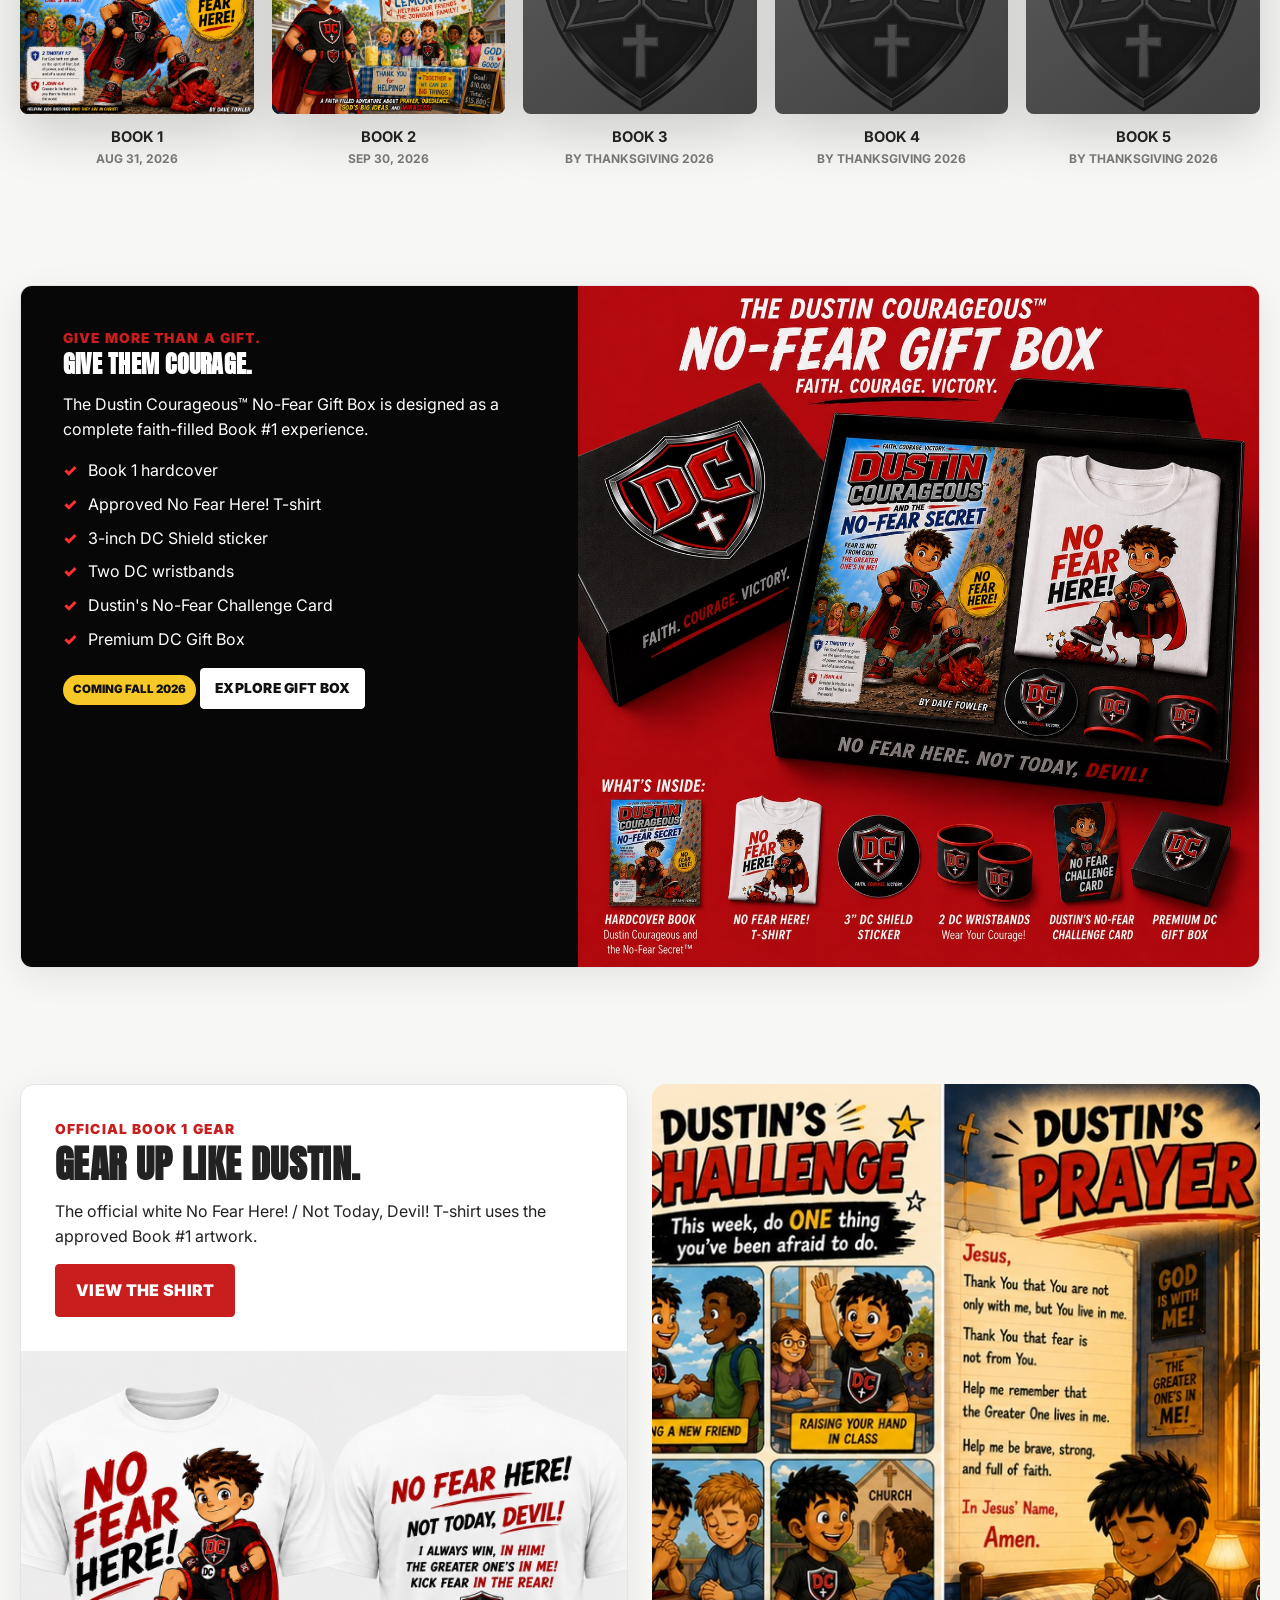
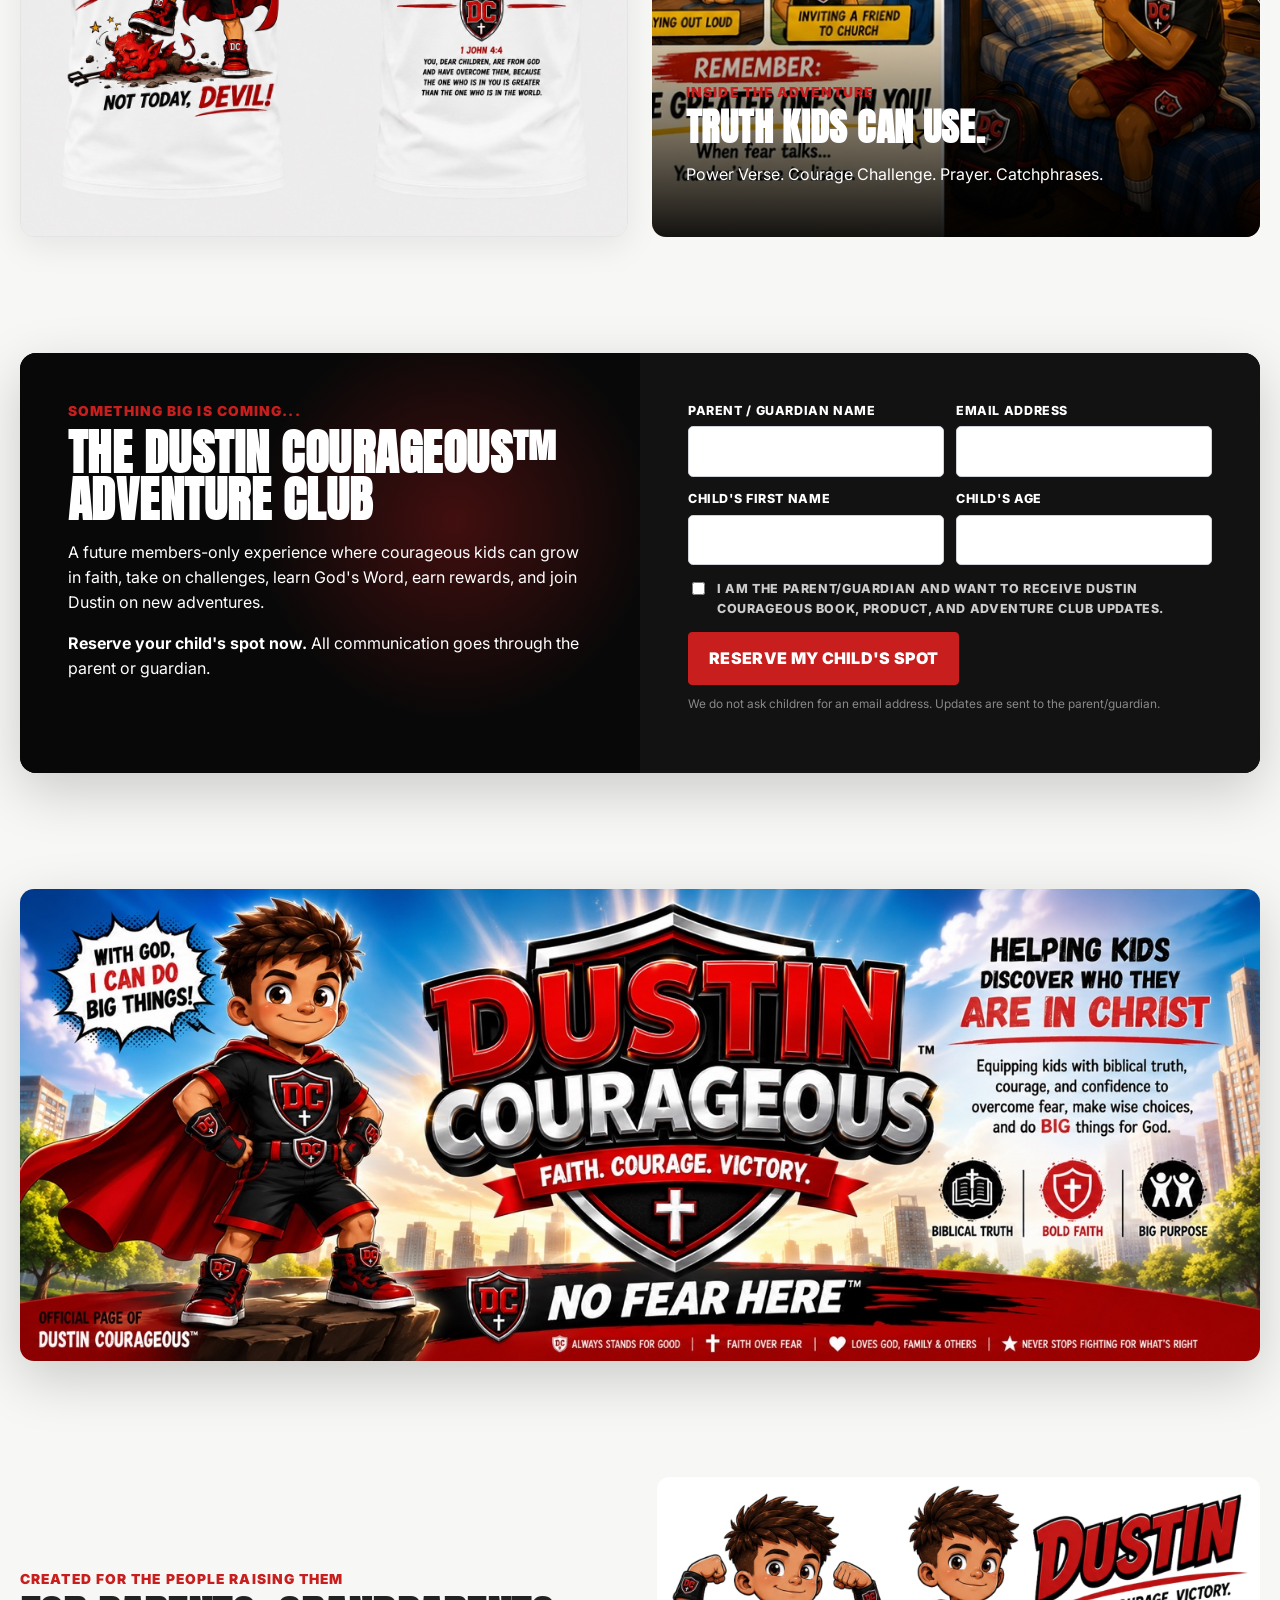
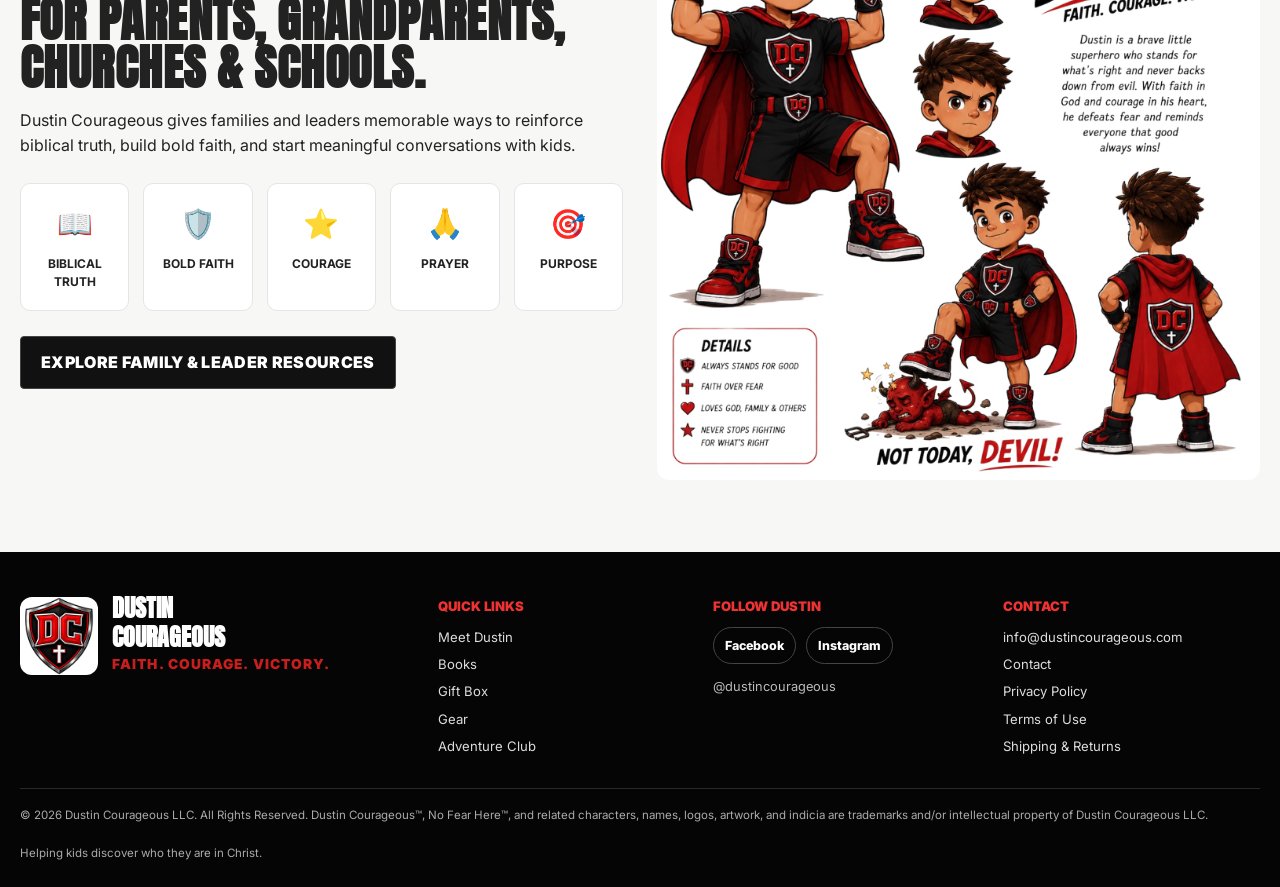
==== commit 83f5eccd: "Add files via upload" ====
--- a/index.html
+++ b/index.html
@@ -1,4 +1,4 @@
-<!doctype html><html lang="en"><head><meta charset="utf-8"><meta name="viewport" content="width=device-width,initial-scale=1"><title>Home | Dustin Courageous</title><meta name="description" content="Dustin Courageous faith-filled books, gear, gift boxes and the upcoming Adventure Club."><link rel="icon" href="/favicon.ico?v=20260801-v21" sizes="any"><link rel="icon" type="image/png" sizes="32x32" href="/favicon-32x32.png?v=20260801-v21"><link rel="apple-touch-icon" sizes="180x180" href="/apple-touch-icon.png?v=20260801-v21"><link rel="manifest" href="/site.webmanifest?v=20260801-v21"><meta name="theme-color" content="#050505"><link rel="stylesheet" href="assets/css/styles.css?v=20260801-v22-trust-hero"></head><body><header class="site-header"><div class="container nav">
+<!doctype html><html lang="en"><head><meta charset="utf-8"><meta name="viewport" content="width=device-width,initial-scale=1"><title>Home | Dustin Courageous</title><meta name="description" content="Dustin Courageous faith-filled books, gear, gift boxes and the upcoming Adventure Club."><link rel="icon" href="/favicon.ico?v=20260801-v21" sizes="any"><link rel="icon" type="image/png" sizes="32x32" href="/favicon-32x32.png?v=20260801-v21"><link rel="apple-touch-icon" sizes="180x180" href="/apple-touch-icon.png?v=20260801-v21"><link rel="manifest" href="/site.webmanifest?v=20260801-v21"><meta name="theme-color" content="#050505"><link rel="stylesheet" href="assets/css/styles.css?v=20260801-v23-launch-candidate"></head><body><header class="site-header"><div class="container nav">
       <a class="brand" href="index.html"><img src="assets/images/dc-shield.jpeg" alt="Official Dustin Courageous DC Shield"><span class="brand-copy"><strong>Dustin<br>Courageous</strong><small>Faith. Courage. Victory.</small></span></a>
       <button class="menu-toggle" aria-label="Open navigation">☰</button>
       <nav class="navlinks"><a class="active" href="index.html">Home</a><a class="" href="meet-dustin.html">Meet Dustin</a><a class="" href="books.html">Books</a><a class="" href="gift-box.html">Gift Box</a><a class="" href="gear.html">Gear</a><a class="" href="adventure-club.html">Adventure Club</a><a class="" href="parents.html">Parents & Leaders</a><a class="" href="about.html">About</a></nav>
@@ -10,16 +10,16 @@
     <div class="trust-hero-copy">
       <div class="eyebrow">Raising Courageous Kids</div>
       <h1 class="display" id="trust-hero-title"><span>Stories Kids Love.</span><span>Truth Parents &amp; Grandparents Can Trust.</span></h1>
-      <p class="trust-hero-lead"><strong>Helping raise courageous kids who know who they are in Christ.</strong></p>
-      <p>Every Dustin Courageous adventure combines exciting storytelling with biblical truth to help children grow in faith, courage, confidence, and purpose.</p>
+      <p class="trust-hero-lead"><strong>Helping children discover who they are in Christ through unforgettable adventures they’ll want to read again and again.</strong></p>
+      <p>Every Dustin Courageous™ story combines exciting, full-color adventure with uncompromising biblical truth—building faith, courage, confidence, and purpose.</p>
       <div class="trust-hero-actions">
         <a class="button" href="#preorder">Pre-Order Book #1</a>
-        <a class="button secondary" href="#launch-list">Join the Launch List</a>
+        <button class="button light preview-launch-button" type="button" data-book-preview="book1-preview">Preview the Adventure</button>
       </div>
       <div class="trust-points" aria-label="Why families trust Dustin Courageous">
-        <span>✓ Biblical Truth</span><span>✓ Character Building</span><span>✓ Beautiful Illustrations</span><span>✓ Ages 5–10</span>
+        <span><b>✓</b> Biblically Based</span><span><b>✓</b> Character Building</span><span><b>✓</b> Beautiful Illustrations</span><span><b>✓</b> Ages 5–10</span>
       </div>
-      <p class="trust-gift-note">🎁 A meaningful gift parents and grandparents will love giving.</p>
+      <p class="trust-gift-note">A meaningful gift from parents and grandparents—and a powerful resource for churches and Christian schools.</p>
     </div>
   </div>
 </section>
--- a/assets/css/styles.css
+++ b/assets/css/styles.css
@@ -641,3 +641,122 @@
     font-size:.85rem;
   }
 }
+
+/* =========================================================
+   V23 LAUNCH CANDIDATE
+   Trust-first homepage + desktop Books page polish
+   ========================================================= */
+.trust-hero{
+  position:relative;
+  overflow:hidden;
+  background:
+    radial-gradient(circle at 82% 30%,rgba(200,30,30,.28),transparent 28%),
+    linear-gradient(135deg,#050505 0%,#0e0e0e 58%,#171717 100%);
+  color:#fff;
+  border-bottom:4px solid var(--red);
+}
+.trust-hero:before{
+  content:"";
+  position:absolute;
+  inset:0;
+  pointer-events:none;
+  opacity:.15;
+  background-image:linear-gradient(115deg,transparent 0 48%,rgba(255,255,255,.08) 49%,transparent 50%);
+  background-size:42px 42px;
+}
+.trust-hero-inner{
+  position:relative;
+  z-index:1;
+  min-height:500px;
+  padding-top:58px;
+  padding-bottom:58px;
+}
+.trust-hero-copy{max-width:1120px}
+.trust-hero .eyebrow{color:#ff3b3b}
+.trust-hero h1{
+  color:#fff;
+  max-width:1080px;
+  font-size:clamp(3.15rem,6.5vw,6.65rem);
+  line-height:.94;
+  text-wrap:balance;
+}
+.trust-hero h1 span:last-child{color:#fff}
+.trust-hero-lead{color:#fff;max-width:900px}
+.trust-hero-copy>p:not(.trust-hero-lead):not(.trust-gift-note){color:#d7d7d7;max-width:850px}
+.trust-hero-actions .button{min-width:225px}
+.trust-hero-actions .button.light{background:#fff;color:#111;border-color:#fff}
+.trust-hero-actions .button.light:hover{background:#f1f1f1;color:#111}
+.trust-points{gap:12px}
+.trust-points span{
+  background:rgba(255,255,255,.07);
+  border:1px solid rgba(255,255,255,.18);
+  color:#fff;
+  border-radius:8px;
+  backdrop-filter:blur(4px);
+}
+.trust-points span b{color:#ff3535;margin-right:5px}
+.trust-gift-note{color:#d0d0d0}
+
+/* Books page: give each title room to breathe on desktop. */
+@media (min-width:901px){
+  .books-page .launch-grid{
+    grid-template-columns:1fr;
+    gap:32px;
+    max-width:1120px;
+    margin-inline:auto;
+  }
+  .books-page .book-feature{
+    grid-template-columns:minmax(320px,.85fr) minmax(0,1.15fr);
+    min-height:540px;
+  }
+  .books-page .book-image{min-height:540px;padding:34px}
+  .books-page .book-image img{max-height:470px}
+  .books-page .book-copy{
+    padding:46px 48px;
+    display:flex;
+    flex-direction:column;
+    justify-content:center;
+    min-width:0;
+  }
+  .books-page .book-copy h2{font-size:clamp(2.6rem,4vw,4rem)}
+  .books-page .book-action-row.book-cta-hierarchy{
+    width:100%;
+    grid-template-columns:minmax(210px,260px) minmax(0,1fr);
+    gap:12px 20px;
+    margin-top:28px;
+  }
+  .books-page .book-cta-hierarchy .preview-launch-button{
+    grid-column:1/-1;
+    min-height:58px;
+    background:#111;
+    border-color:#111;
+  }
+  .books-page .book-cta-hierarchy .book-preorder-button,
+  .books-page .book-cta-hierarchy.book2-cta>a.button{
+    width:100%;
+    min-height:50px;
+    padding-inline:18px;
+  }
+  .books-page .book-cta-hierarchy .book-text-link{
+    justify-self:start;
+    white-space:normal;
+    line-height:1.3;
+    max-width:100%;
+  }
+  .books-page .book-cta-hierarchy.book2-cta{
+    grid-template-columns:minmax(210px,260px) minmax(0,1fr);
+  }
+}
+
+@media (max-width:900px) and (min-width:761px){
+  .books-page .launch-grid{grid-template-columns:1fr}
+  .books-page .book-feature{grid-template-columns:minmax(260px,.8fr) 1.2fr}
+}
+
+@media (max-width:760px){
+  .trust-hero-inner{padding-top:34px;padding-bottom:36px}
+  .trust-hero h1{font-size:clamp(2.5rem,12.5vw,4rem)}
+  .trust-hero-actions{display:grid;grid-template-columns:1fr}
+  .trust-hero-actions .button{width:100%;min-width:0}
+  .trust-points span{background:rgba(255,255,255,.08);border-color:rgba(255,255,255,.17)}
+}
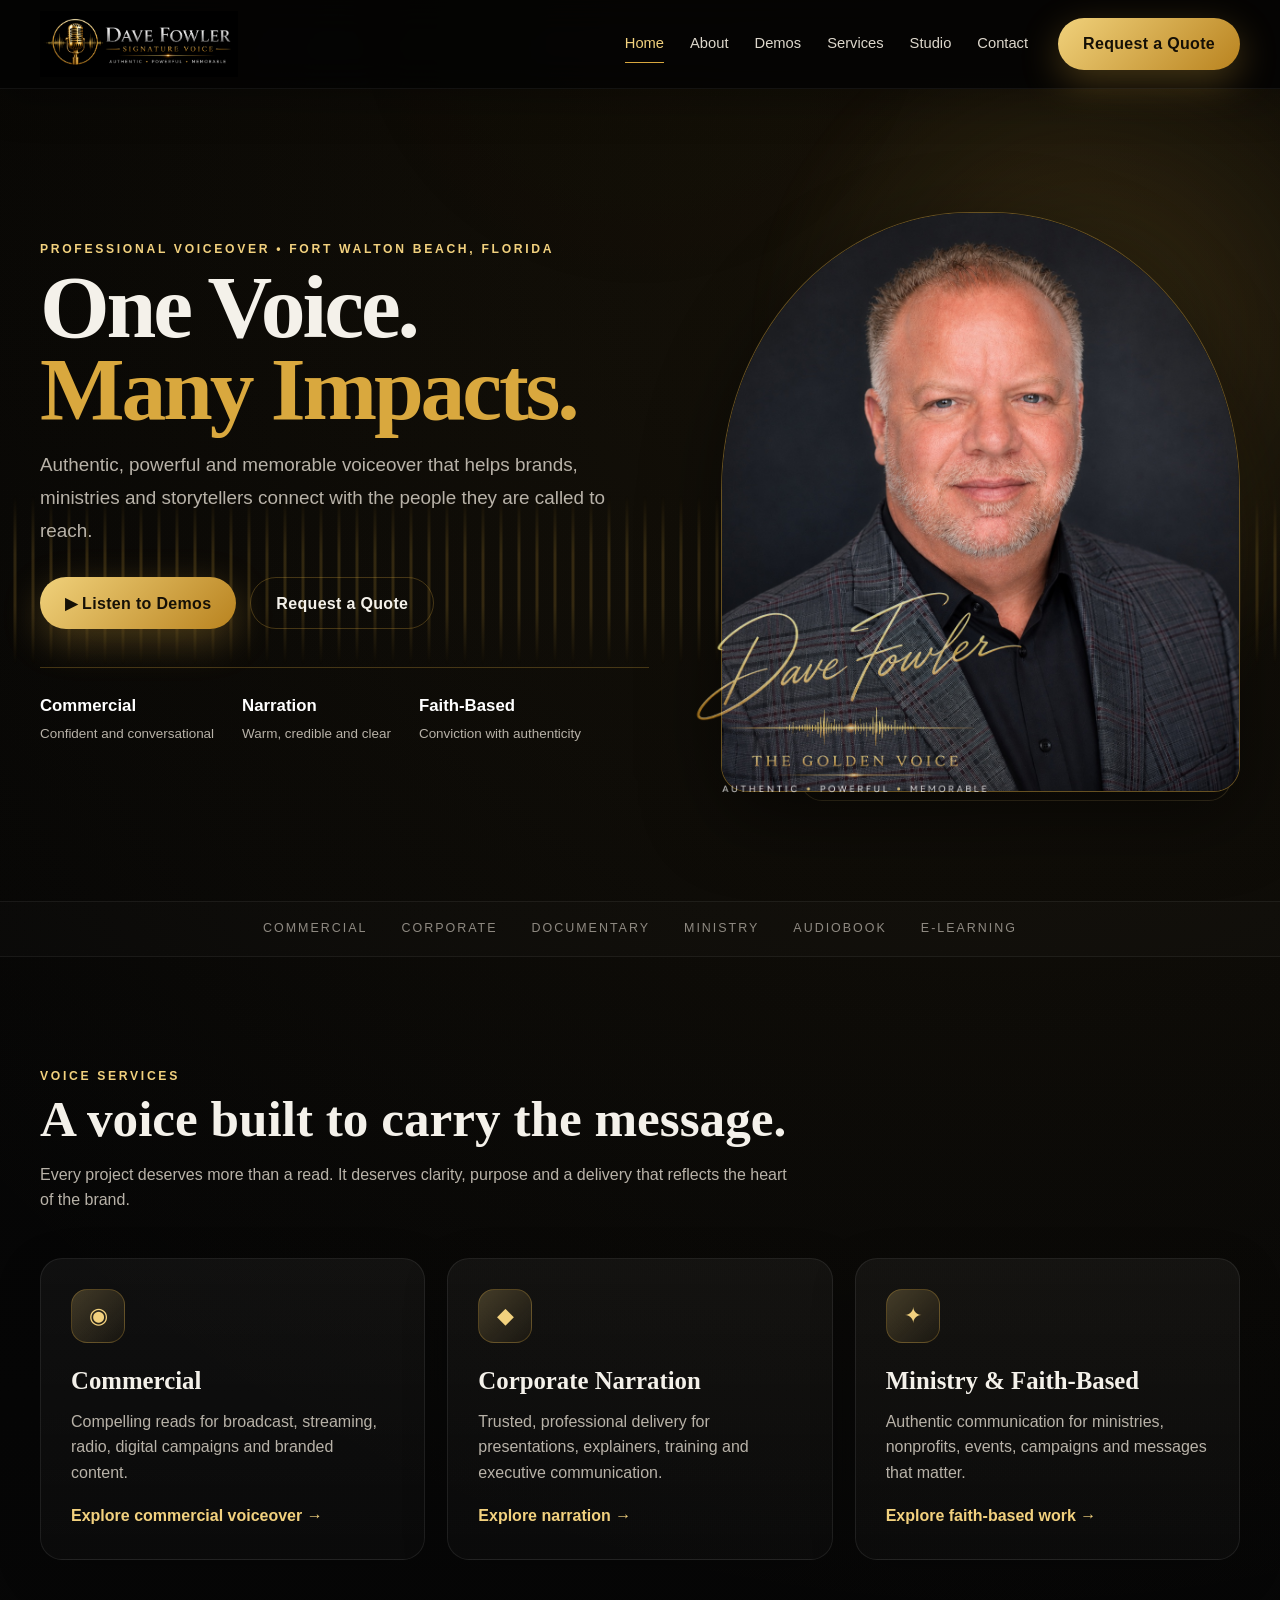
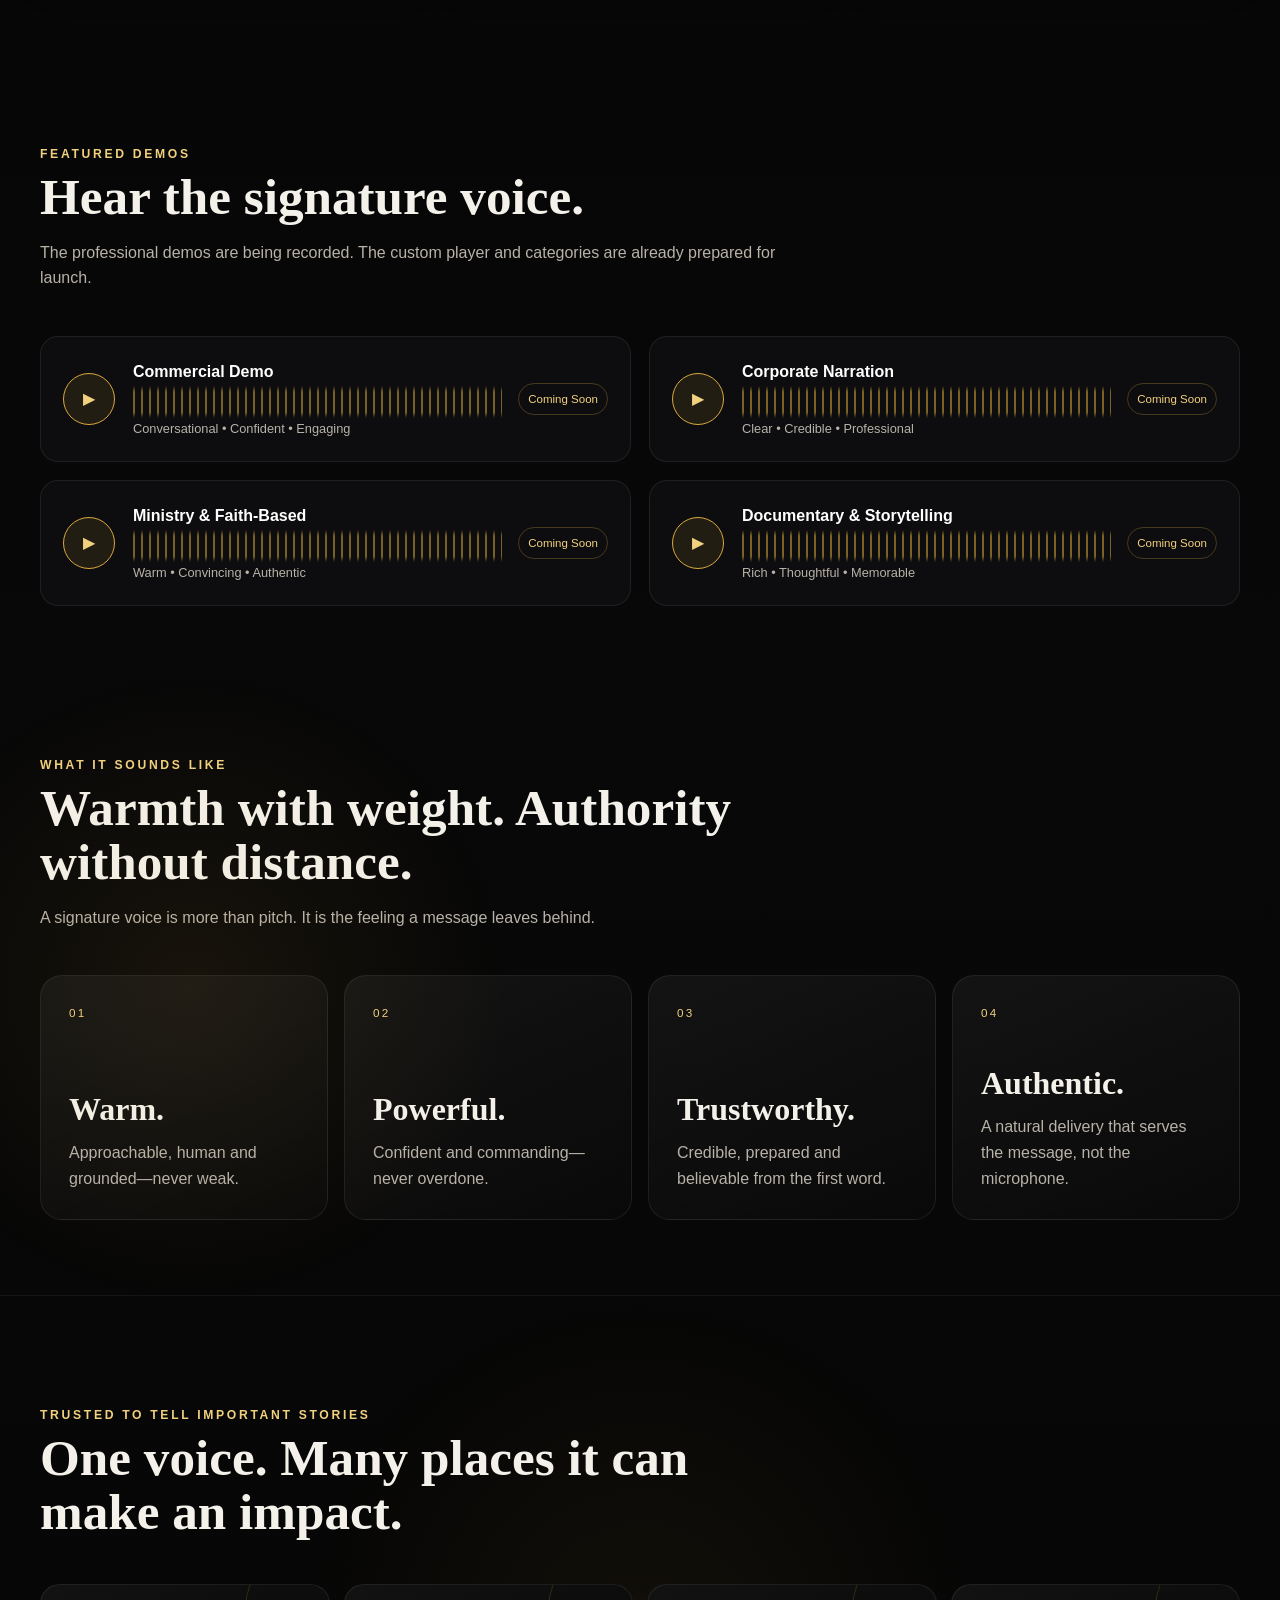
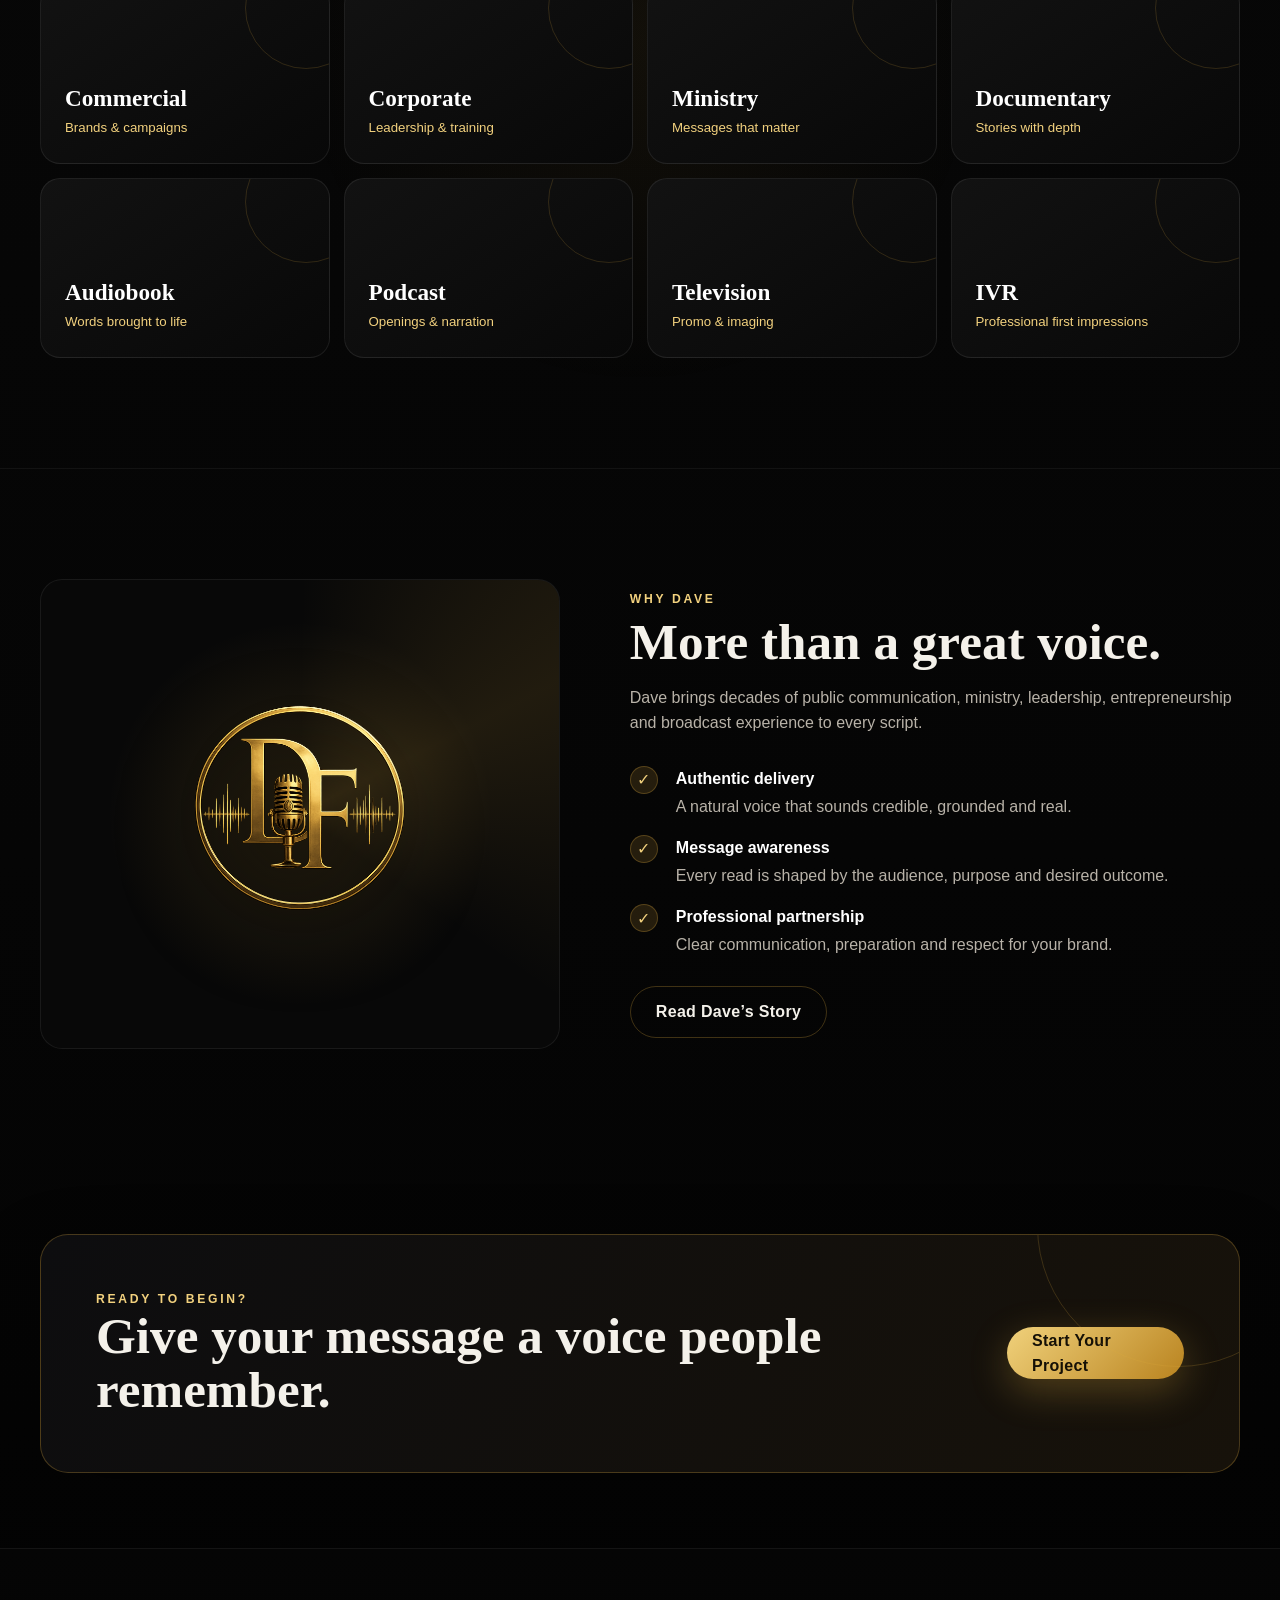
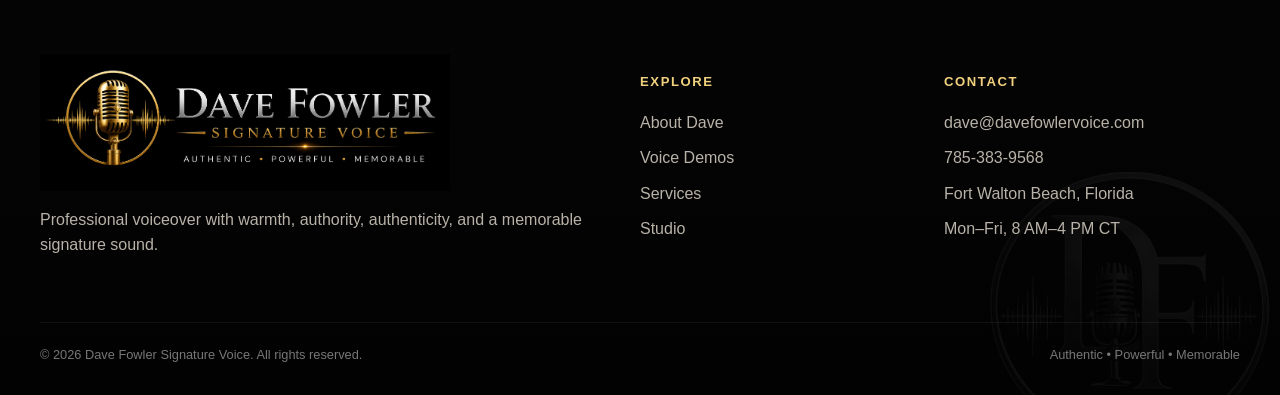
==== commit 87a31f12: "Add files via upload" ====
--- a/index.html
+++ b/index.html
@@ -1,180 +1,12 @@
-<!doctype html><html lang="en"><head><meta charset="utf-8"><meta name="viewport" content="width=device-width,initial-scale=1"><title>Home | Dustin Courageous</title><meta name="description" content="Dustin Courageous faith-filled books, gear, gift boxes and the upcoming Adventure Club."><link rel="icon" href="/favicon.ico?v=20260801-v21" sizes="any"><link rel="icon" type="image/png" sizes="32x32" href="/favicon-32x32.png?v=20260801-v21"><link rel="apple-touch-icon" sizes="180x180" href="/apple-touch-icon.png?v=20260801-v21"><link rel="manifest" href="/site.webmanifest?v=20260801-v21"><meta name="theme-color" content="#050505"><link rel="stylesheet" href="assets/css/styles.css?v=20260801-v23-launch-candidate"></head><body><header class="site-header"><div class="container nav">
-      <a class="brand" href="index.html"><img src="assets/images/dc-shield.jpeg" alt="Official Dustin Courageous DC Shield"><span class="brand-copy"><strong>Dustin<br>Courageous</strong><small>Faith. Courage. Victory.</small></span></a>
-      <button class="menu-toggle" aria-label="Open navigation">☰</button>
-      <nav class="navlinks"><a class="active" href="index.html">Home</a><a class="" href="meet-dustin.html">Meet Dustin</a><a class="" href="books.html">Books</a><a class="" href="gift-box.html">Gift Box</a><a class="" href="gear.html">Gear</a><a class="" href="adventure-club.html">Adventure Club</a><a class="" href="parents.html">Parents & Leaders</a><a class="" href="about.html">About</a></nav>
-      <a class="button small" href="index.html#preorder" data-preorder>Pre-Order Now</a>
-    </div></header>
-<main>
-<section class="trust-hero" aria-labelledby="trust-hero-title">
-  <div class="container trust-hero-inner">
-    <div class="trust-hero-copy">
-      <div class="eyebrow">Raising Courageous Kids</div>
-      <h1 class="display" id="trust-hero-title"><span>Stories Kids Love.</span><span>Truth Parents &amp; Grandparents Can Trust.</span></h1>
-      <p class="trust-hero-lead"><strong>Helping children discover who they are in Christ through unforgettable adventures they’ll want to read again and again.</strong></p>
-      <p>Every Dustin Courageous™ story combines exciting, full-color adventure with uncompromising biblical truth—building faith, courage, confidence, and purpose.</p>
-      <div class="trust-hero-actions">
-        <a class="button" href="#preorder">Pre-Order Book #1</a>
-        <button class="button light preview-launch-button" type="button" data-book-preview="book1-preview">Preview the Adventure</button>
-      </div>
-      <div class="trust-points" aria-label="Why families trust Dustin Courageous">
-        <span><b>✓</b> Biblically Based</span><span><b>✓</b> Character Building</span><span><b>✓</b> Beautiful Illustrations</span><span><b>✓</b> Ages 5–10</span>
-      </div>
-      <p class="trust-gift-note">A meaningful gift from parents and grandparents—and a powerful resource for churches and Christian schools.</p>
-    </div>
-  </div>
-</section>
-<section class="hero-art hero-desktop"><img src="assets/images/home-hero-approved.jpeg" alt="Dustin Courageous — No Fear Here. Not Today, Devil!" fetchpriority="high"></section>
-<section class="hero-mobile" aria-label="Dustin Courageous mobile hero">
-  <div class="mobile-hero-wordmark">
-    <img src="assets/images/mobile-no-fear-wordmark-WEB-FINAL.png?v=20260731-v17" alt="No Fear Here. Not Today, Devil!" fetchpriority="high">
-  </div>
-  <img class="mobile-hero-scene" src="assets/images/home-hero-mobile-approved.png" alt="Dustin Courageous standing in victory beside the climbing wall with Philippians 4:13" fetchpriority="high">
-  <div class="container hero-mobile-copy hero-mobile-bottom">
-    <p>Faith-filled adventures that help kids discover who they are and what they have in Christ.</p>
-  </div>
-</section>
-<div class="hero-actions"><div class="container hero-actions-inner"><a class="button" href="books.html">Shop Books</a><a class="button secondary" href="meet-dustin.html">Meet Dustin</a></div></div>
-<section class="mobile-pillars" aria-label="Dustin Courageous values"><div class="container mobile-pillar-grid">
-  <div class="mobile-pillar"><span class="pillar-icon icon-faith" aria-hidden="true"><svg viewBox="0 0 64 64"><path d="M32 4 54 12v18c0 14-8.8 24-22 30C18.8 54 10 44 10 30V12L32 4Z"/><path d="M32 17v25M22 29h20"/></svg></span><div><h3>Faith</h3><p>God's Word gives us power, not fear.</p></div></div>
-  <div class="mobile-pillar"><span class="pillar-icon icon-courage" aria-hidden="true"><svg viewBox="0 0 64 64"><path d="M18 31V18c0-4 6-4 6 0v8-12c0-4 6-4 6 0v12-15c0-4 6-4 6 0v15-10c0-4 6-4 6 0v17l5-6c3-3 8 1 5 5L40 47v10H20V47l-5-8c-3-5-1-8 3-8Z"/></svg></span><div><h3>Courage</h3><p>We can do all things through Christ.</p></div></div>
-  <div class="mobile-pillar"><span class="pillar-icon icon-victory" aria-hidden="true"><svg viewBox="0 0 64 64"><path d="m32 7 7.7 15.6 17.3 2.5-12.5 12.2 3 17.2L32 46.4 16.5 54.5l3-17.2L7 25.1l17.3-2.5L32 7Z"/></svg></span><div><h3>Victory</h3><p>The Greater One's in me. I always win!</p></div></div>
-  <div class="mobile-pillar"><span class="pillar-icon icon-purpose" aria-hidden="true"><svg viewBox="0 0 64 64"><circle cx="22" cy="21" r="8"/><circle cx="43" cy="21" r="8"/><path d="M8 51c1-11 6-17 14-17s13 6 14 17M28 51c1-11 6-17 15-17s13 6 14 17"/></svg></span><div><h3>Purpose</h3><p>Little kids can do BIG things!</p></div></div>
-</div></section>
-
-<section class="section" id="preorder"><div class="container"><div class="launch-grid">
-  <article class="card coming-book book-one-match"><div class="book-image"><img src="assets/images/book1-front.jpeg" alt="Approved Book 1 cover"></div><div class="book-copy"><div class="eyebrow">The Adventure Begins · August 31, 2026</div><h2 class="display">Book #1</h2><h3>Dustin Courageous and the No-Fear Secret™</h3><p>Fear tries to stop Dustin—but Dustin knows the truth: fear is not from God, and the Greater One lives in him.</p><div class="scripture-chips"><div class="scripture-chip"><strong>2 Timothy 1:7</strong><br>Power, love, and a sound mind.</div><div class="scripture-chip"><strong>1 John 4:4</strong><br>The Greater One is in you.</div></div><div class="price-row"><div><small>Paperback</small><strong>$12.99</strong></div><div><small>Hardcover</small><strong>$19.99</strong></div></div><div class="notice"><strong>Pre-order purchase link coming soon.</strong><br>Join the launch list below so you know the moment ordering opens.</div><br><div class="book-action-row book-cta-hierarchy"><button class="button preview-launch-button" type="button" data-book-preview="book1-preview">Preview the Adventure</button><a class="button book-preorder-button" href="#launch-list">Get Pre-Order Updates</a><button class="button book-story-button book-text-link" type="button" data-book-modal="book1-story">Learn More About Book One →</button></div></div></article>
-  <article class="card coming-book"><div class="book-image"><img src="assets/images/book2-front.jpeg" alt="Approved Book 2 cover"></div><div class="book-copy"><div class="eyebrow" style="color:var(--blue)">The Adventure Continues · September 30, 2026</div><h2 class="display">Book #2</h2><h3>Dustin Courageous and the Little Kids Can Do BIG Things Miracle™</h3><p>A faith-filled adventure about prayer, obedience, God's big ideas, and miracles.</p><div class="scripture-chip"><strong>Philippians 4:13 & Ephesians 3:20</strong><br>Little kids can do big things when they trust a big God.</div><br><div class="book-action-row book-cta-hierarchy book2-cta"><a class="button secondary" href="books.html#book2">See Book #2</a><button class="button secondary book-story-button book-text-link" type="button" data-book-modal="book2-story">Learn More About Book Two →</button></div></div></article>
-</div></div></section>
-
-<section class="section-tight"><div class="container"><div class="eyebrow">The Series</div><h2 class="display" style="font-size:2.8rem">One Courageous Adventure After Another.</h2><div class="roadmap"><div class="road-item"><div class="road-cover"><img src="assets/images/book1-front.jpeg" alt="Book 1"></div><h4>Book 1</h4><p>Aug 31, 2026</p></div><div class="road-item"><div class="road-cover"><img src="assets/images/book2-front.jpeg" alt="Book 2"></div><h4>Book 2</h4><p>Sep 30, 2026</p></div><div class="road-item"><div class="road-cover"><img class="placeholder-shield" src="assets/images/dc-shield.jpeg" alt="Coming soon"></div><h4>Book 3</h4><p>By Thanksgiving 2026</p></div><div class="road-item"><div class="road-cover"><img class="placeholder-shield" src="assets/images/dc-shield.jpeg" alt="Coming soon"></div><h4>Book 4</h4><p>By Thanksgiving 2026</p></div><div class="road-item"><div class="road-cover"><img class="placeholder-shield" src="assets/images/dc-shield.jpeg" alt="Coming soon"></div><h4>Book 5</h4><p>By Thanksgiving 2026</p></div></div></div></section>
-
-<section class="section"><div class="container"><div class="gift-grid card"><div class="content dark"><div class="eyebrow">Give More Than a Gift.</div><h2 class="display">Give Them Courage.</h2><p>The Dustin Courageous™ No-Fear Gift Box is designed as a complete faith-filled Book #1 experience.</p><ul class="list-check"><li>Book 1 hardcover</li><li>Approved No Fear Here! T-shirt</li><li>3-inch DC Shield sticker</li><li>Two DC wristbands</li><li>Dustin's No-Fear Challenge Card</li><li>Premium DC Gift Box</li></ul><span class="badge">Coming Fall 2026</span> <a class="button light small" href="gift-box.html">Explore Gift Box</a></div><img src="assets/images/giftbox-red.jpeg" alt="Approved No-Fear Gift Box"></div></div></section>
-
-<section class="section-tight"><div class="container split"><article class="feature-panel card"><div class="content"><div class="eyebrow">Official Book 1 Gear</div><h2 class="display">Gear Up Like Dustin.</h2><p>The official white No Fear Here! / Not Today, Devil! T-shirt uses the approved Book #1 artwork.</p><a class="button" href="gear.html">View the Shirt</a></div><img src="assets/images/book1-shirt.jpeg" alt="Approved Book 1 shirt front and back"></article><article class="feature-panel dark-card"><img class="product-photo" src="assets/images/book1-cards.jpeg" alt="Book 1 activity cards"><div class="content" style="position:absolute;left:0;right:0;bottom:0;background:linear-gradient(transparent,rgba(0,0,0,.92));padding-top:90px"><div class="eyebrow">Inside the Adventure</div><h2 class="display">Truth Kids Can Use.</h2><p>Power Verse. Courage Challenge. Prayer. Catchphrases.</p></div></article></div></section>
-
-<section class="section" id="launch-list"><div class="container club-grid"><div class="club-copy"><div class="eyebrow">Something Big Is Coming...</div><h2 class="display" style="font-size:3rem">The Dustin Courageous™ Adventure Club</h2><p>A future members-only experience where courageous kids can grow in faith, take on challenges, learn God's Word, earn rewards, and join Dustin on new adventures.</p><p><strong>Reserve your child's spot now.</strong> All communication goes through the parent or guardian.</p></div><div class="club-form"><form name="adventure-club" method="POST" data-netlify="true" netlify-honeypot="bot-field"><input type="hidden" name="form-name" value="adventure-club"><p hidden><label>Don't fill this out: <input name="bot-field"></label></p><div class="form-grid"><div class="field"><label>Parent / Guardian Name</label><input required name="parent-name"></div><div class="field"><label>Email Address</label><input required type="email" name="email"></div><div class="field"><label>Child's First Name</label><input name="child-first-name"></div><div class="field"><label>Child's Age</label><input inputmode="numeric" name="child-age"></div></div><label class="checkline"><input required type="checkbox" name="parent-consent" value="yes"><span>I am the parent/guardian and want to receive Dustin Courageous book, product, and Adventure Club updates.</span></label><button class="button" type="submit">Reserve My Child's Spot</button><p class="form-note">We do not ask children for an email address. Updates are sent to the parent/guardian.</p></form></div></div></section>
-
-<section class="section-tight"><div class="container"><img src="assets/images/brand-banner.jpeg" alt="Dustin Courageous mission banner" style="width:100%;border-radius:14px;box-shadow:var(--shadow)"></div></section>
-
-<section class="section"><div class="container content-grid"><div><div class="eyebrow">Created for the People Raising Them</div><h2 class="display" style="font-size:3rem">For Parents, Grandparents, Churches &amp; Schools.</h2><p>Dustin Courageous gives families and leaders memorable ways to reinforce biblical truth, build bold faith, and start meaningful conversations with kids.</p><div class="resource-grid"><div class="resource"><div class="icon">📖</div><strong>Biblical Truth</strong></div><div class="resource"><div class="icon">🛡️</div><strong>Bold Faith</strong></div><div class="resource"><div class="icon">⭐</div><strong>Courage</strong></div><div class="resource"><div class="icon">🙏</div><strong>Prayer</strong></div><div class="resource"><div class="icon">🎯</div><strong>Purpose</strong></div></div><a class="button secondary" href="parents.html">Explore Family &amp; Leader Resources</a></div><div><img src="assets/images/dustin-character-guide.jpeg" alt="Approved Dustin Courageous character artwork" style="border-radius:12px"></div></div></section>
-</main>
-<div class="book-modal" id="book1-story" role="dialog" aria-modal="true" aria-labelledby="book1-story-title" hidden>
-  <div class="book-modal-backdrop" data-modal-close></div>
-  <div class="book-modal-dialog" role="document">
-    <button class="book-modal-close" type="button" aria-label="Close book description" data-modal-close>×</button>
-    <div class="book-modal-cover"><img src="assets/images/book1-front.jpeg" alt="Dustin Courageous and the No-Fear Secret approved cover"></div>
-    <div class="book-modal-copy">
-      <div class="eyebrow">Book #1 · The Adventure Begins</div>
-      <h2 class="display" id="book1-story-title">What Is The No-Fear Secret™ About?</h2>
-      <p>Dustin has a big secret: fear tries to stop him, hold him back, and make him believe the lies of the enemy. But Dustin begins to discover an even greater truth—fear is not from God, and God has given him power, love, and a sound mind.</p>
-      <p>Built around 2 Timothy 1:7 and 1 John 4:4, this faith-filled adventure helps kids understand that the Greater One lives in them. As Dustin learns to stand strong, speak God's truth, and refuse to let fear have the final word, young readers are reminded that they can face life's challenges knowing who they are and what they have in Christ.</p>
-      <div class="book-modal-scriptures"><strong>2 Timothy 1:7</strong><span>Power, love, and a sound mind.</span><strong>1 John 4:4</strong><span>The Greater One is in you.</span></div>
-    </div>
-  </div>
-</div>
-
-<div class="book-modal" id="book2-story" role="dialog" aria-modal="true" aria-labelledby="book2-story-title" hidden>
-  <div class="book-modal-backdrop" data-modal-close></div>
-  <div class="book-modal-dialog" role="document">
-    <button class="book-modal-close" type="button" aria-label="Close book description" data-modal-close>×</button>
-    <div class="book-modal-cover"><img src="assets/images/book2-front.jpeg" alt="Dustin Courageous and the Little Kids Can Do BIG Things Miracle approved cover"></div>
-    <div class="book-modal-copy">
-      <div class="eyebrow">Book #2 · The Adventure Continues</div>
-      <h2 class="display" id="book2-story-title">What Is The BIG Things Miracle™ About?</h2>
-      <p>When Dustin learns that the Johnson family needs nearly $10,000 for a new air conditioner, he knows he wants to help. With his friends, a BIG idea, and a whole lot of faith, the kids start a lemonade stand—but when things begin slowly, Dustin learns to pray, listen, and obey the next idea God puts in his heart.</p>
-      <p>What happens next becomes bigger than they could have imagined. Rooted in Philippians 4:13 and Ephesians 3:20, this adventure shows kids that God gives good ideas, obedience leads to the next step, and little kids can make a big difference when they trust a BIG God.</p>
-      <div class="book-modal-scriptures"><strong>Philippians 4:13</strong><span>I can do all things through Christ.</span><strong>Ephesians 3:20</strong><span>God is able to do exceeding abundantly above all that we ask or think.</span></div>
-    </div>
-  </div>
-</div>
-
-<div class="preview-modal" id="book1-preview" role="dialog" aria-modal="true" aria-labelledby="book1-preview-title" hidden>
-  <div class="preview-modal-backdrop" data-preview-close></div>
-  <div class="preview-shell" role="document">
-    <header class="preview-header">
-      <div>
-        <div class="eyebrow">Book One · Interactive Preview</div>
-        <h2 id="book1-preview-title">Begin the Adventure</h2>
-      </div>
-      <button class="preview-close" type="button" aria-label="Close book preview" data-preview-close>×</button>
-    </header>
-
-    <div class="preview-stage" data-preview-stage>
-      <figure class="preview-slide is-active" data-preview-slide>
-        <img src="[data-uri]" data-preview-src="assets/images/book1-preview-cover.webp" decoding="async" alt="Dustin Courageous and the No-Fear Secret cover">
-        <figcaption>Book One · The adventure begins.</figcaption>
-      </figure>
-      <figure class="preview-slide" data-preview-slide hidden>
-        <img src="[data-uri]" data-preview-src="assets/images/book1-preview-bike-page1.webp" decoding="async" alt="Page 1: Dustin rides his bike and loves adventures">
-        <figcaption>Meet Dustin—always ready for a new adventure.</figcaption>
-      </figure>
-      <figure class="preview-slide" data-preview-slide hidden>
-        <img src="[data-uri]" data-preview-src="assets/images/book1-preview-field-trip.webp" decoding="async" alt="Dustin wakes up excited for field trip day">
-        <figcaption>Today is no ordinary day.</figcaption>
-      </figure>
-      <figure class="preview-slide" data-preview-slide hidden>
-        <img src="[data-uri]" data-preview-src="assets/images/book1-preview-bus-pages1-2.webp" decoding="async" alt="Dustin and his friends ride the bus to their field trip">
-        <figcaption>The excitement builds—and one little troublemaker is watching.</figcaption>
-      </figure>
-      <figure class="preview-slide" data-preview-slide hidden>
-        <img src="[data-uri]" data-preview-src="assets/images/book1-preview-line-pages7-8.webp" decoding="async" alt="Dustin waits in line at the climbing wall while fear whispers to him">
-        <figcaption>As Dustin gets closer, fear begins to whisper.</figcaption>
-      </figure>
-      <figure class="preview-slide" data-preview-slide hidden>
-        <img src="[data-uri]" data-preview-src="assets/images/book1-preview-wall-pages17-18.webp" decoding="async" alt="Dustin looks at the climbing wall and remembers fear is not from God">
-        <figcaption>The wall has not changed—but something inside Dustin has.</figcaption>
-      </figure>
-      <figure class="preview-slide" data-preview-slide hidden>
-        <img src="[data-uri]" data-preview-src="assets/images/book1-preview-victory-pages21-22.webp" decoding="async" alt="Dustin declares No Fear Here as the little devil lands in a puddle">
-        <figcaption>No Fear Here!</figcaption>
-      </figure>
-      <figure class="preview-slide" data-preview-slide hidden>
-        <img src="[data-uri]" data-preview-src="assets/images/book1-preview-final-pages31-32.webp" decoding="async" alt="Dustin stands victorious and declares the Greater One is in me">
-        <figcaption>Fear may knock—but it does not have to come in.</figcaption>
-      </figure>
-
-      <section class="preview-slide preview-finale" data-preview-slide hidden>
-        <div class="preview-finale-inner">
-          <img class="preview-finale-shield" src="assets/images/dc-shield.jpeg" alt="Dustin Courageous shield">
-          <div class="eyebrow">The Adventure Continues...</div>
-          <h3>You've Only Experienced the Beginning.</h3>
-          <p>Discover the complete story, the No-Fear Secret, powerful Bible truths, and the faith-building journey that helps kids understand who they are in Christ.</p>
-          <div class="preview-benefits">
-            <span>✓ Complete full-color story</span><span>✓ 2 Timothy 1:7</span><span>✓ 1 John 4:4</span><span>✓ Courage-building truth</span>
-          </div>
-          <a class="button preview-cta" href="index.html#launch-list">Get Pre-Order Updates</a>
-
-          <div class="series-collection">
-            <div class="eyebrow">Continue the Adventure</div>
-            <h4>Collect the Dustin Courageous™ Series</h4>
-            <div class="series-preview-grid">
-              <article class="series-preview-card current"><div class="series-number">1</div><img src="assets/images/book1-front.jpeg" alt="Book 1 cover"><strong>Book 1 ✓</strong><small>The No-Fear Secret™<br>August 31, 2026</small></article>
-              <article class="series-preview-card"><div class="series-number">2</div><img src="assets/images/book2-front.jpeg" alt="Book 2 cover"><strong>Book 2</strong><small>Little Kids Can Do BIG Things Miracle™<br>September 30, 2026</small></article>
-              <article class="series-preview-card coming"><div class="series-number">3</div><img src="assets/images/dc-shield.jpeg" alt="Book 3 coming soon"><strong>Book 3</strong><small>Coming November 2026</small></article>
-              <article class="series-preview-card coming"><div class="series-number">4</div><img src="assets/images/dc-shield.jpeg" alt="Book 4 coming soon"><strong>Book 4</strong><small>Coming November 2026</small></article>
-              <article class="series-preview-card coming"><div class="series-number">5</div><img src="assets/images/dc-shield.jpeg" alt="Book 5 coming soon"><strong>Book 5</strong><small>Coming November 2026</small></article>
-            </div>
-          </div>
-        </div>
-      </section>
-    </div>
-
-    <footer class="preview-controls">
-      <button class="preview-nav preview-prev" type="button" data-preview-prev aria-label="Previous preview page">← Previous</button>
-      <div class="preview-progress" aria-live="polite"><span data-preview-current>1</span> / <span data-preview-total>9</span></div>
-      <div class="preview-dots" data-preview-dots aria-label="Preview page navigation"></div>
-      <button class="preview-nav preview-next" type="button" data-preview-next aria-label="Next preview page">Next →</button>
-    </footer>
-    <div class="preview-swipe-hint">Swipe to turn the page</div>
-  </div>
-</div>
-
-<footer class="site-footer"><div class="container">
-      <div class="footer-grid">
-        <div><div class="footer-brand"><img src="assets/images/dc-shield.jpeg" alt="DC Shield"><div><strong>Dustin<br>Courageous</strong><div class="eyebrow">Faith. Courage. Victory.</div></div></div></div>
-        <div><div class="footer-title">Quick Links</div><div class="footer-links"><a href="meet-dustin.html">Meet Dustin</a><a href="books.html">Books</a><a href="gift-box.html">Gift Box</a><a href="gear.html">Gear</a><a href="adventure-club.html">Adventure Club</a></div></div>
-        <div><div class="footer-title">Follow Dustin</div><div class="socials"><a class="social" href="https://www.facebook.com/share/1BeJMegFEp/?mibextid=wwXIfr" target="_blank" rel="noopener">Facebook</a><a class="social" href="https://www.instagram.com/dustincourageous" target="_blank" rel="noopener">Instagram</a></div><p style="font-size:.8rem;color:#bbb">@dustincourageous</p></div>
-        <div><div class="footer-title">Contact</div><div class="footer-links"><a href="mailto:info@dustincourageous.com">info@dustincourageous.com</a><a href="contact.html">Contact</a><a href="privacy.html">Privacy Policy</a><a href="terms.html">Terms of Use</a><a href="shipping-returns.html">Shipping & Returns</a></div></div>
-      </div>
-      <div class="legal"><span>© 2026 Dustin Courageous LLC. All Rights Reserved. Dustin Courageous™, No Fear Here™, and related characters, names, logos, artwork, and indicia are trademarks and/or intellectual property of Dustin Courageous LLC.</span><span>Helping kids discover who they are in Christ.</span></div>
-    </div></footer><script src="assets/js/site.js?v=20260801-book1-preview-v19"></script></body></html>+<!doctype html><html lang="en"><head><meta charset="utf-8"><meta name="viewport" content="width=device-width,initial-scale=1"><title>Dave Fowler Signature Voice | Professional Voiceover</title><meta name="description" content="Dave Fowler delivers authentic, powerful and memorable voiceover for commercial, corporate, ministry, documentary, training and storytelling projects."><link rel="icon" href="assets/images/dave-fowler-icon.png"><link rel="stylesheet" href="assets/css/styles.css"></head><body>
+<header class="site-header"><div class="container nav"><a class="brand" href="index.html"><img src="assets/images/dave-fowler-full-logo.png" alt="Dave Fowler Signature Voice"></a><button class="menu-btn" aria-label="Open menu">☰</button><nav class="nav-links"><a href="index.html">Home</a><a href="about.html">About</a><a href="demos.html">Demos</a><a href="services.html">Services</a><a href="studio.html">Studio</a><a href="contact.html">Contact</a></nav><a class="btn btn-primary header-cta" href="contact.html">Request a Quote</a></div></header>
+<main><section class="hero"><div class="container hero-grid"><div class="hero-copy reveal"><div class="eyebrow">Professional Voiceover • Fort Walton Beach, Florida</div><h1 class="display">One Voice.<br><span>Many Impacts.</span></h1><p>Authentic, powerful and memorable voiceover that helps brands, ministries and storytellers connect with the people they are called to reach.</p><div class="hero-actions"><a class="btn btn-primary" href="demos.html">▶ Listen to Demos</a><a class="btn btn-secondary" href="contact.html">Request a Quote</a></div><div class="hero-meta"><div><strong>Commercial</strong><span>Confident and conversational</span></div><div><strong>Narration</strong><span>Warm, credible and clear</span></div><div><strong>Faith-Based</strong><span>Conviction with authenticity</span></div></div></div><div class="portrait-wrap reveal"><div class="portrait-frame"><img src="assets/images/dave-fowler-approved-portrait.jpeg" alt="Dave Fowler professional portrait"></div><img class="signature-overlay" src="assets/images/dave-fowler-signature-transparent.png" alt="Dave Fowler The Golden Voice signature mark"></div></div></section>
+<div class="logo-strip"><div class="container"><span>Commercial</span><span>Corporate</span><span>Documentary</span><span>Ministry</span><span>Audiobook</span><span>E-Learning</span></div></div>
+<section class="section"><div class="container"><div class="section-head reveal"><div class="eyebrow">Voice Services</div><h2>A voice built to carry the message.</h2><p>Every project deserves more than a read. It deserves clarity, purpose and a delivery that reflects the heart of the brand.</p></div><div class="grid-3"><article class="card reveal"><div class="service-icon">◉</div><h3>Commercial</h3><p>Compelling reads for broadcast, streaming, radio, digital campaigns and branded content.</p><a class="text-link" href="services.html">Explore commercial voiceover →</a></article><article class="card reveal"><div class="service-icon">◆</div><h3>Corporate Narration</h3><p>Trusted, professional delivery for presentations, explainers, training and executive communication.</p><a class="text-link" href="services.html">Explore narration →</a></article><article class="card reveal"><div class="service-icon">✦</div><h3>Ministry & Faith-Based</h3><p>Authentic communication for ministries, nonprofits, events, campaigns and messages that matter.</p><a class="text-link" href="services.html">Explore faith-based work →</a></article></div></div></section>
+<section class="section-sm"><div class="container"><div class="section-head reveal"><div class="eyebrow">Featured Demos</div><h2>Hear the signature voice.</h2><p>The professional demos are being recorded. The custom player and categories are already prepared for launch.</p></div><div class="demo-grid"><div class="demo-card reveal"><button class="play" data-demo aria-label="Play commercial demo">▶</button><div><div class="demo-title">Commercial Demo</div><div class="wave"></div><div class="demo-sub">Conversational • Confident • Engaging</div></div><span class="coming">Coming Soon</span></div><div class="demo-card reveal"><button class="play" data-demo aria-label="Play corporate demo">▶</button><div><div class="demo-title">Corporate Narration</div><div class="wave"></div><div class="demo-sub">Clear • Credible • Professional</div></div><span class="coming">Coming Soon</span></div><div class="demo-card reveal"><button class="play" data-demo aria-label="Play ministry demo">▶</button><div><div class="demo-title">Ministry & Faith-Based</div><div class="wave"></div><div class="demo-sub">Warm • Convincing • Authentic</div></div><span class="coming">Coming Soon</span></div><div class="demo-card reveal"><button class="play" data-demo aria-label="Play documentary demo">▶</button><div><div class="demo-title">Documentary & Storytelling</div><div class="wave"></div><div class="demo-sub">Rich • Thoughtful • Memorable</div></div><span class="coming">Coming Soon</span></div></div></div></section>
+<section class="voice-feel section-sm"><div class="container"><div class="section-head reveal"><div class="eyebrow">What It Sounds Like</div><h2>Warmth with weight. Authority without distance.</h2><p>A signature voice is more than pitch. It is the feeling a message leaves behind.</p></div><div class="quality-grid"><article class="quality-card reveal"><span>01</span><h3>Warm.</h3><p>Approachable, human and grounded—never weak.</p></article><article class="quality-card reveal"><span>02</span><h3>Powerful.</h3><p>Confident and commanding—never overdone.</p></article><article class="quality-card reveal"><span>03</span><h3>Trustworthy.</h3><p>Credible, prepared and believable from the first word.</p></article><article class="quality-card reveal"><span>04</span><h3>Authentic.</h3><p>A natural delivery that serves the message, not the microphone.</p></article></div></div></section>
+<section class="story-markets section"><div class="container"><div class="section-head reveal"><div class="eyebrow">Trusted to Tell Important Stories</div><h2>One voice. Many places it can make an impact.</h2></div><div class="market-grid"><article class="market-card reveal"><b>Commercial</b><span>Brands & campaigns</span></article><article class="market-card reveal"><b>Corporate</b><span>Leadership & training</span></article><article class="market-card reveal"><b>Ministry</b><span>Messages that matter</span></article><article class="market-card reveal"><b>Documentary</b><span>Stories with depth</span></article><article class="market-card reveal"><b>Audiobook</b><span>Words brought to life</span></article><article class="market-card reveal"><b>Podcast</b><span>Openings & narration</span></article><article class="market-card reveal"><b>Television</b><span>Promo & imaging</span></article><article class="market-card reveal"><b>IVR</b><span>Professional first impressions</span></article></div></div></section>
+<section class="section"><div class="container split"><div class="icon-panel reveal"><img src="assets/images/dave-fowler-icon.png" alt="Official Dave Fowler Voice icon"></div><div class="reveal"><div class="eyebrow">Why Dave</div><h2>More than a great voice.</h2><p>Dave brings decades of public communication, ministry, leadership, entrepreneurship and broadcast experience to every script.</p><div class="check-list"><div class="check"><i>✓</i><div><strong>Authentic delivery</strong><p>A natural voice that sounds credible, grounded and real.</p></div></div><div class="check"><i>✓</i><div><strong>Message awareness</strong><p>Every read is shaped by the audience, purpose and desired outcome.</p></div></div><div class="check"><i>✓</i><div><strong>Professional partnership</strong><p>Clear communication, preparation and respect for your brand.</p></div></div></div><a class="btn btn-secondary" href="about.html" style="margin-top:28px">Read Dave’s Story</a></div></div></section>
+<section class="section-sm"><div class="container quote-band reveal"><div><div class="eyebrow">Ready to begin?</div><h2>Give your message a voice people remember.</h2></div><a class="btn btn-primary" href="contact.html">Start Your Project</a></div></section></main>
+<footer class="footer footer-premium"><div class="footer-watermark" aria-hidden="true"></div><div class="container"><div class="footer-grid"><div><img class="footer-logo" src="assets/images/dave-fowler-full-logo.png" alt="Dave Fowler Signature Voice"><p>Professional voiceover with warmth, authority, authenticity, and a memorable signature sound.</p></div><div><h4>Explore</h4><div class="footer-links"><a href="about.html">About Dave</a><a href="demos.html">Voice Demos</a><a href="services.html">Services</a><a href="studio.html">Studio</a></div></div><div><h4>Contact</h4><div class="footer-links"><a href="mailto:dave@davefowlervoice.com">dave@davefowlervoice.com</a><a href="tel:+17853839568">785-383-9568</a><span>Fort Walton Beach, Florida</span><span>Mon–Fri, 8 AM–4 PM CT</span></div></div></div><div class="copyright"><span>© <span data-year></span> Dave Fowler Signature Voice. All rights reserved.</span><span>Authentic • Powerful • Memorable</span></div></div></footer><script src="assets/js/main.js"></script>
+</body></html>
--- a/assets/css/styles.css
+++ b/assets/css/styles.css
@@ -1,762 +1,102 @@
-@import url('https://fonts.googleapis.com/css2?family=Anton&family=Inter:wght@400;500;600;700;800;900&display=swap');
+:root{--bg:#050505;--panel:#0b0b0c;--panel2:#121214;--text:#f4f1ea;--muted:#b8b2a8;--gold:#d9a83e;--gold2:#f2d17e;--silver:#d6d9df;--line:rgba(217,168,62,.28);--shadow:0 24px 80px rgba(0,0,0,.48);--radius:22px;--max:1200px}
+*{box-sizing:border-box}html{scroll-behavior:smooth}body{margin:0;background:radial-gradient(circle at 78% 4%,rgba(217,168,62,.09),transparent 28%),linear-gradient(180deg,#030303,#080808 45%,#030303);color:var(--text);font-family:Inter,Arial,sans-serif;line-height:1.6}img{max-width:100%;display:block}a{color:inherit;text-decoration:none}button,input,textarea,select{font:inherit}.container{width:min(var(--max),calc(100% - 40px));margin:auto}.eyebrow{letter-spacing:.22em;text-transform:uppercase;color:var(--gold2);font-size:.76rem;font-weight:800}.display{font-family:Georgia,'Times New Roman',serif;line-height:.97;letter-spacing:-.035em;font-size:clamp(3rem,7vw,6.6rem);margin:.4rem 0 1.2rem}.display span{color:var(--gold)}h1,h2,h3{font-family:Georgia,'Times New Roman',serif}h2{font-size:clamp(2.2rem,4vw,4.2rem);line-height:1.05;margin:.35rem 0 1rem}p{color:var(--muted)}.gold{color:var(--gold2)}
+.site-header{position:sticky;top:0;z-index:50;background:rgba(3,3,3,.82);backdrop-filter:blur(18px);border-bottom:1px solid rgba(255,255,255,.06)}.nav{height:88px;display:flex;align-items:center;gap:30px}.brand{width:310px;max-width:37vw}.brand img{width:100%;height:66px;object-fit:contain;object-position:left center}.nav-links{margin-left:auto;display:flex;align-items:center;gap:26px;font-size:.92rem}.nav-links a{color:#ddd7cc}.nav-links a:hover,.nav-links a.active{color:var(--gold2)}.menu-btn{display:none;margin-left:auto;background:none;border:0;color:white;font-size:1.8rem}.btn{display:inline-flex;align-items:center;justify-content:center;gap:9px;min-height:48px;padding:0 22px;border-radius:999px;border:1px solid var(--line);font-weight:800;letter-spacing:.02em;transition:.25s}.btn-primary{background:linear-gradient(135deg,#f0d17b,#b9831f);color:#151006;border:0;box-shadow:0 10px 30px rgba(217,168,62,.25)}.btn-primary:hover{transform:translateY(-2px);filter:brightness(1.08)}.btn-secondary:hover{border-color:var(--gold);color:var(--gold2);transform:translateY(-2px)}
+.hero{min-height:calc(100vh - 88px);display:flex;align-items:center;padding:72px 0 56px;overflow:hidden}.hero-grid{display:grid;grid-template-columns:1.08fr .92fr;align-items:center;gap:55px}.hero-copy p{font-size:1.15rem;max-width:650px}.hero-actions{display:flex;gap:14px;flex-wrap:wrap;margin-top:30px}.hero-meta{display:flex;gap:28px;flex-wrap:wrap;margin-top:38px;padding-top:25px;border-top:1px solid var(--line)}.hero-meta strong{display:block;color:#fff;font-size:1.05rem}.hero-meta span{color:var(--muted);font-size:.84rem}.portrait-wrap{position:relative}.portrait-wrap:before{content:"";position:absolute;inset:7% -8% -8% 12%;background:radial-gradient(circle,rgba(217,168,62,.26),transparent 66%);filter:blur(18px)}.portrait-frame{position:relative;border:1px solid rgba(217,168,62,.45);border-radius:44% 44% 16px 16px;overflow:hidden;box-shadow:var(--shadow);background:#090909}.portrait-frame img{width:100%;aspect-ratio:1/1.08;object-fit:cover}.signature-overlay{position:absolute;left:-12%;bottom:-10%;width:78%;filter:drop-shadow(0 15px 25px rgba(0,0,0,.6));border-radius:12px}
+.logo-strip{border-top:1px solid rgba(255,255,255,.06);border-bottom:1px solid rgba(255,255,255,.06);background:rgba(255,255,255,.015);padding:17px 0}.logo-strip .container{display:flex;justify-content:center;gap:34px;flex-wrap:wrap;color:#8f8a82;font-size:.78rem;letter-spacing:.16em;text-transform:uppercase}
+.section{padding:110px 0}.section-sm{padding:75px 0}.section-head{max-width:760px;margin-bottom:45px}.grid-3{display:grid;grid-template-columns:repeat(3,1fr);gap:22px}.card{background:linear-gradient(180deg,rgba(255,255,255,.045),rgba(255,255,255,.018));border:1px solid rgba(255,255,255,.08);border-radius:var(--radius);padding:30px;box-shadow:0 14px 45px rgba(0,0,0,.22)}.card:hover{border-color:var(--line)}.service-icon{width:54px;height:54px;border-radius:16px;background:linear-gradient(135deg,rgba(242,209,126,.22),rgba(217,168,62,.04));border:1px solid var(--line);display:grid;place-items:center;font-size:1.35rem;color:var(--gold2)}.card h3{font-size:1.55rem;margin:18px 0 8px}.card p{margin:0}.text-link{display:inline-flex;margin-top:18px;color:var(--gold2);font-weight:800}
+.demo-grid{display:grid;grid-template-columns:repeat(2,1fr);gap:18px}.demo-card{display:grid;grid-template-columns:54px 1fr auto;align-items:center;gap:16px;padding:22px;border-radius:18px;background:#0d0d0f;border:1px solid rgba(255,255,255,.08)}.play{width:52px;height:52px;border-radius:50%;border:1px solid var(--gold);background:rgba(217,168,62,.1);color:var(--gold2);display:grid;place-items:center}.wave{height:34px;background:repeating-linear-gradient(90deg,rgba(217,168,62,.9) 0 2px,transparent 2px 8px);mask-image:linear-gradient(to bottom,transparent 3%,#000 20%,#000 80%,transparent 97%);opacity:.6}.demo-title{font-weight:800;color:#fff}.demo-sub{font-size:.8rem;color:var(--muted)}.coming{font-size:.72rem;color:var(--gold2);border:1px solid var(--line);padding:6px 9px;border-radius:999px}
+.split{display:grid;grid-template-columns:.92fr 1.08fr;gap:70px;align-items:center}.icon-panel{display:grid;place-items:center;min-height:470px;border-radius:var(--radius);background:radial-gradient(circle,rgba(217,168,62,.16),transparent 55%),#080808;border:1px solid rgba(255,255,255,.07)}.icon-panel img{width:min(75%,420px)}.check-list{display:grid;gap:16px;margin-top:30px}.check{display:grid;grid-template-columns:32px 1fr;gap:14px}.check i{width:28px;height:28px;border-radius:50%;display:grid;place-items:center;background:rgba(217,168,62,.15);border:1px solid var(--line);color:var(--gold2);font-style:normal}.check strong{display:block;color:#fff}.check p{margin:2px 0 0}
+.quote-band{padding:55px;border-radius:28px;background:linear-gradient(120deg,#0d0d0f,#17120a);border:1px solid var(--line);display:flex;justify-content:space-between;gap:30px;align-items:center}.quote-band h2{margin:0;font-size:clamp(2rem,4vw,3.7rem)}
+.page-hero{padding:100px 0 65px;border-bottom:1px solid rgba(255,255,255,.06)}.page-hero p{font-size:1.1rem;max-width:760px}.prose{max-width:850px}.prose p{font-size:1.08rem}.pullquote{font-family:Georgia,serif;font-size:clamp(1.6rem,3vw,2.6rem);color:#fff;border-left:3px solid var(--gold);padding-left:26px;margin:45px 0}.timeline{display:grid;gap:18px}.timeline-item{display:grid;grid-template-columns:120px 1fr;gap:25px;padding:24px 0;border-bottom:1px solid rgba(255,255,255,.07)}.timeline-item .year{color:var(--gold2);font-weight:900}.timeline-item h3{margin:0 0 6px}.timeline-item p{margin:0}
+.form-grid{display:grid;grid-template-columns:repeat(2,1fr);gap:18px}.field{display:grid;gap:8px}.field.full{grid-column:1/-1}.field label{font-size:.82rem;color:#ddd6c8;font-weight:800}.field input,.field textarea,.field select{width:100%;background:#0b0b0d;border:1px solid rgba(255,255,255,.12);color:white;border-radius:12px;padding:14px 15px;outline:none}.field textarea{min-height:145px;resize:vertical}.field input:focus,.field textarea:focus,.field select:focus{border-color:var(--gold)}
+.contact-grid{display:grid;grid-template-columns:.72fr 1.28fr;gap:35px}.contact-card{padding:30px;border-radius:var(--radius);background:#0d0d0f;border:1px solid rgba(255,255,255,.08)}.contact-row{padding:17px 0;border-bottom:1px solid rgba(255,255,255,.07)}.contact-row:last-child{border:0}.contact-row small{display:block;color:var(--gold2);letter-spacing:.13em;text-transform:uppercase}.contact-row a,.contact-row span{font-size:1.02rem;color:white}
+.footer{padding:70px 0 30px;border-top:1px solid rgba(255,255,255,.07)}.footer-grid{display:grid;grid-template-columns:1.5fr .7fr .8fr;gap:45px}.footer-logo{width:350px;max-width:100%}.footer h4{color:var(--gold2);letter-spacing:.12em;text-transform:uppercase;font-size:.78rem}.footer-links{display:grid;gap:10px;color:var(--muted)}.copyright{margin-top:48px;padding-top:22px;border-top:1px solid rgba(255,255,255,.06);display:flex;justify-content:space-between;gap:20px;color:#777;font-size:.8rem}.reveal{opacity:0;transform:translateY(22px);transition:.7s ease}.reveal.visible{opacity:1;transform:none}
+@media(max-width:900px){.nav-links{position:fixed;inset:88px 0 auto 0;background:#070707;border-bottom:1px solid rgba(255,255,255,.08);padding:25px;display:none;flex-direction:column;align-items:flex-start}.nav-links.open{display:flex}.menu-btn{display:block}.header-cta{display:none}.brand{max-width:68vw}.hero-grid,.split,.contact-grid{grid-template-columns:1fr}.hero{padding-top:45px}.portrait-wrap{max-width:620px;margin:20px auto 0}.signature-overlay{left:0}.grid-3{grid-template-columns:1fr 1fr}.demo-grid{grid-template-columns:1fr}.footer-grid{grid-template-columns:1fr 1fr}.footer-grid>div:first-child{grid-column:1/-1}}
+@media(max-width:620px){.container{width:min(100% - 26px,var(--max))}.site-header .nav{height:76px}.nav-links{inset:76px 0 auto}.brand img{height:55px}.display{font-size:3.25rem}.grid-3,.form-grid,.footer-grid{grid-template-columns:1fr}.field.full{grid-column:auto}.section{padding:78px 0}.section-sm{padding:55px 0}.quote-band{padding:32px;align-items:flex-start;flex-direction:column}.hero-meta{gap:18px}.timeline-item{grid-template-columns:1fr;gap:7px}.copyright{flex-direction:column}.demo-card{grid-template-columns:48px 1fr}.coming{grid-column:2}.signature-overlay{width:92%;bottom:-8%}}
 
-:root{
-  --red:#c81e1e;
-  --red-dark:#9e1515;
-  --black:#070707;
-  --charcoal:#161616;
-  --ink:#222;
-  --white:#fff;
-  --silver:#d9dde3;
-  --blue:#173f91;
-  --yellow:#f7c928;
-  --max:1240px;
-  --shadow:0 18px 55px rgba(0,0,0,.18);
-}
-*{box-sizing:border-box}
-html{scroll-behavior:smooth}
-body{margin:0;font-family:Inter,Arial,sans-serif;color:var(--ink);background:#f7f7f5;line-height:1.55}
-a{color:inherit;text-decoration:none}
-img{max-width:100%;display:block}
-button,input,select,textarea{font:inherit}
-.container{width:min(var(--max),calc(100% - 40px));margin-inline:auto}
-.eyebrow{font-weight:900;letter-spacing:.08em;text-transform:uppercase;color:var(--red);font-size:.86rem}
-.display{font-family:Anton,Impact,sans-serif;letter-spacing:.01em;text-transform:uppercase;line-height:.98;margin:.15em 0 .35em}
-.section{padding:72px 0}
-.section-tight{padding:44px 0}
-.dark{background:var(--black);color:white}
-.red-panel{background:linear-gradient(135deg,var(--red-dark),var(--red));color:white}
-.muted{color:#666}
-.button{display:inline-flex;align-items:center;justify-content:center;gap:.55rem;background:var(--red);color:#fff;border:1px solid var(--red);padding:13px 20px;border-radius:4px;font-weight:900;text-transform:uppercase;letter-spacing:.02em;transition:.2s ease;cursor:pointer}
-.button:hover{transform:translateY(-2px);box-shadow:0 10px 24px rgba(200,30,30,.28);background:#e02a2a}
-.button.secondary{background:#111;border-color:#444}
-.button.light{background:white;color:#111;border-color:white}
-.button.outline{background:transparent;border-color:#777;color:inherit}
-.button.small{padding:9px 14px;font-size:.86rem}
-.badge{display:inline-block;background:var(--yellow);color:#111;border-radius:999px;padding:6px 10px;font-weight:900;text-transform:uppercase;font-size:.72rem}
+/* 2026 premium refinement */
+body:before{content:"";position:fixed;inset:0;pointer-events:none;z-index:-1;opacity:.16;background-image:linear-gradient(115deg,transparent 0 47%,rgba(255,255,255,.025) 48%,transparent 49%),radial-gradient(circle at 50% 0,rgba(217,168,62,.08),transparent 38%);background-size:22px 22px,100% 100%}
+.site-header{box-shadow:0 12px 40px rgba(0,0,0,.28)}
+.brand{width:355px}.nav-links a{position:relative;padding:8px 0}.nav-links a:after{content:"";position:absolute;left:0;right:100%;bottom:1px;height:1px;background:var(--gold);transition:.25s}.nav-links a:hover:after,.nav-links a.active:after{right:0}
+.hero{position:relative;min-height:calc(100vh - 88px);padding:92px 0 78px}.hero:before{content:"";position:absolute;left:-8%;right:-8%;top:50%;height:170px;opacity:.18;background:repeating-linear-gradient(90deg,transparent 0 7px,var(--gold) 8px 10px,transparent 11px 18px);mask-image:linear-gradient(to bottom,transparent,#000 35%,#000 65%,transparent);animation:waveDrift 22s linear infinite}.hero:after{content:"";position:absolute;width:720px;height:720px;right:-170px;top:-110px;background:radial-gradient(circle,rgba(217,168,62,.16),transparent 67%);filter:blur(8px);pointer-events:none}.hero-grid{position:relative;z-index:2;gap:72px}.hero-copy{padding-bottom:18px}.display{line-height:.91}.hero-copy p{font-size:1.18rem;line-height:1.75}.btn{min-height:52px;padding:0 25px}.btn-primary{box-shadow:0 12px 38px rgba(217,168,62,.3)}.btn:hover{letter-spacing:.035em}.portrait-frame{border-radius:48% 48% 26px 26px;transform:translateZ(0);transition:.7s cubic-bezier(.2,.75,.25,1)}.portrait-wrap:hover .portrait-frame{transform:translateY(-6px) scale(1.008)}.portrait-frame img{aspect-ratio:1/1.12}.signature-overlay{left:-8%;bottom:-4%;width:68%;opacity:.78;mix-blend-mode:screen;filter:drop-shadow(0 12px 32px rgba(0,0,0,.8));pointer-events:none}.portrait-wrap:after{content:"";position:absolute;inset:8% 6% 2% 11%;border-radius:50% 50% 22px 22px;border:1px solid rgba(242,209,126,.18);transform:translate(22px,20px);z-index:-1}
+.card,.demo-card,.quality-card,.market-card{transition:.35s ease}.card:hover,.demo-card:hover,.quality-card:hover,.market-card:hover{transform:translateY(-7px);border-color:rgba(217,168,62,.48);box-shadow:0 24px 65px rgba(0,0,0,.34)}
+.voice-feel{position:relative;overflow:hidden}.voice-feel:before{content:"";position:absolute;inset:0;background:radial-gradient(circle at 15% 50%,rgba(217,168,62,.08),transparent 28%);pointer-events:none}.quality-grid{display:grid;grid-template-columns:repeat(4,1fr);gap:16px}.quality-card{min-height:245px;padding:28px;border:1px solid rgba(255,255,255,.08);border-radius:22px;background:linear-gradient(155deg,rgba(255,255,255,.05),rgba(255,255,255,.012));display:flex;flex-direction:column;justify-content:flex-end}.quality-card span{margin-bottom:auto;color:var(--gold2);font-size:.73rem;letter-spacing:.2em}.quality-card h3{font-size:2rem;margin:0 0 5px}.quality-card p{margin:0}
+.story-markets{border-block:1px solid rgba(255,255,255,.055);background:radial-gradient(circle at 50% 45%,rgba(217,168,62,.06),transparent 45%)}.market-grid{display:grid;grid-template-columns:repeat(4,1fr);gap:14px}.market-card{min-height:180px;border-radius:20px;border:1px solid rgba(255,255,255,.08);padding:24px;display:flex;flex-direction:column;justify-content:flex-end;position:relative;overflow:hidden;background:linear-gradient(145deg,#121212,#080808)}.market-card:before{content:"";position:absolute;width:120px;height:120px;border:1px solid rgba(217,168,62,.18);border-radius:50%;right:-38px;top:-38px}.market-card b{font-family:Georgia,serif;font-size:1.45rem;color:#fff}.market-card span{color:var(--gold2);font-size:.83rem}
+.icon-panel{position:relative;overflow:hidden}.icon-panel:before{content:"";position:absolute;inset:-30%;background:conic-gradient(from 0deg,transparent,rgba(217,168,62,.12),transparent 35%);animation:slowSpin 20s linear infinite}.icon-panel img{position:relative;z-index:1;filter:drop-shadow(0 22px 35px rgba(0,0,0,.55))}
+.quote-band{position:relative;overflow:hidden;box-shadow:0 28px 70px rgba(0,0,0,.35)}.quote-band:after{content:"";position:absolute;width:280px;height:280px;border-radius:50%;right:-80px;top:-150px;border:1px solid rgba(217,168,62,.2)}
+.footer-premium{position:relative;overflow:hidden;padding-top:105px;background:linear-gradient(180deg,#050505,#020202)}.footer-watermark{position:absolute;width:520px;height:520px;right:-110px;bottom:-180px;background:url('../images/dave-fowler-icon.png') center/contain no-repeat;opacity:.055;filter:grayscale(1)}.footer-grid,.copyright{position:relative;z-index:1}.footer-logo{width:410px}.footer h4{font-size:.82rem}.footer-links a{transition:.2s}.footer-links a:hover{color:var(--gold2);transform:translateX(4px)}
+@keyframes waveDrift{to{transform:translateX(180px)}}@keyframes slowSpin{to{transform:rotate(360deg)}}
+@media(max-width:1050px){.quality-grid,.market-grid{grid-template-columns:repeat(2,1fr)}}
+@media(max-width:900px){.brand{width:310px}.hero{padding-top:62px}.signature-overlay{width:65%;left:2%;bottom:-1%}.market-grid{grid-template-columns:repeat(2,1fr)}}
+@media(max-width:620px){.brand{width:245px}.quality-grid,.market-grid{grid-template-columns:1fr}.quality-card{min-height:190px}.hero:before{opacity:.08}.signature-overlay{width:74%;left:1%;bottom:0}.footer-watermark{width:340px;height:340px}}
+@media(prefers-reduced-motion:reduce){*,*:before,*:after{animation:none!important;transition:none!important;scroll-behavior:auto!important}}
 
-/* Header */
-.site-header{background:#050505;color:white;position:sticky;top:0;z-index:50;border-bottom:1px solid #252525}
-.nav{min-height:76px;display:flex;align-items:center;gap:28px}
-.brand{display:flex;align-items:center;gap:12px;min-width:245px}
-.brand img{width:58px;height:58px;object-fit:cover;border-radius:10px}
-.brand-copy strong{display:block;font-family:Anton,Impact,sans-serif;font-size:1.32rem;line-height:.95;text-transform:uppercase}
-.brand-copy small{display:block;color:#ddd;font-size:.62rem;font-weight:800;text-transform:uppercase;letter-spacing:.08em;margin-top:5px}
-.navlinks{margin-left:auto;display:flex;align-items:center;gap:20px;font-size:.8rem;font-weight:800;text-transform:uppercase}
-.navlinks a{padding:28px 0 24px;border-bottom:3px solid transparent}
-.navlinks a:hover,.navlinks a.active{border-color:var(--red)}
-.menu-toggle{display:none;margin-left:auto;background:none;border:0;color:white;font-size:1.7rem}
+/* Editorial services showcase */
+.services-showcase{position:relative;overflow:hidden}
+.services-showcase:before{content:"";position:absolute;inset:4% -15% auto;height:520px;background:radial-gradient(ellipse at center,rgba(217,168,62,.07),transparent 62%);pointer-events:none}
+.services-showcase .section-head{max-width:850px;margin-bottom:58px}
+.services-showcase .section-head p{font-size:1.08rem;max-width:760px}
+.service-story{position:relative;display:grid;grid-template-columns:1.03fr .97fr;min-height:560px;margin:0 0 34px;border:1px solid rgba(255,255,255,.08);border-radius:32px;overflow:hidden;background:linear-gradient(135deg,rgba(255,255,255,.038),rgba(255,255,255,.012));box-shadow:0 28px 80px rgba(0,0,0,.28)}
+.service-story:nth-of-type(3){grid-template-columns:.94fr 1.06fr}
+.service-story-copy{padding:68px 62px;display:flex;flex-direction:column;justify-content:center;position:relative;z-index:2}
+.service-number{font-size:.73rem;letter-spacing:.2em;font-weight:900;color:var(--gold2);margin-bottom:22px}
+.service-story h3{font-size:clamp(2.8rem,5vw,5.2rem);line-height:.98;letter-spacing:-.035em;margin:0 0 24px}
+.service-story h3 em{font-style:normal;color:var(--gold)}
+.service-story-copy>p{font-size:1.08rem;line-height:1.78;max-width:620px;margin:0 0 25px}
+.service-tags{display:flex;gap:9px;flex-wrap:wrap;list-style:none;margin:0 0 8px;padding:0}
+.service-tags li{border:1px solid rgba(217,168,62,.3);background:rgba(217,168,62,.055);color:#ded5c4;border-radius:999px;padding:8px 13px;font-size:.76rem;letter-spacing:.04em}
+.service-story-art{position:relative;min-height:100%;display:flex;align-items:center;justify-content:center;overflow:hidden;border-left:1px solid rgba(255,255,255,.06)}
+.service-story-faith .service-story-art{border-left:0;border-right:1px solid rgba(255,255,255,.06)}
+.service-mic-art{background:radial-gradient(circle at 50% 48%,rgba(217,168,62,.18),transparent 48%),linear-gradient(145deg,#11100d,#050505 62%)}
+.service-mic-art:before{content:"";position:absolute;width:430px;height:430px;border:1px solid rgba(217,168,62,.18);border-radius:50%;box-shadow:0 0 90px rgba(217,168,62,.07),inset 0 0 70px rgba(217,168,62,.04)}
+.service-mic-art img{position:relative;width:min(77%,470px);filter:drop-shadow(0 28px 44px rgba(0,0,0,.65));z-index:2}
+.service-mic-art>span{position:absolute;bottom:34px;letter-spacing:.28em;font-size:.66rem;color:rgba(242,209,126,.7)}
+.service-wave{position:absolute;left:0;right:0;height:90px;background:repeating-linear-gradient(90deg,transparent 0 6px,rgba(217,168,62,.66) 7px 9px,transparent 10px 17px);mask-image:linear-gradient(to bottom,transparent,#000 25%,#000 75%,transparent);opacity:.32;animation:waveDrift 20s linear infinite}
+.service-icon-art{background:radial-gradient(circle at 50% 50%,rgba(217,168,62,.17),transparent 41%),linear-gradient(145deg,#080808,#110d07)}
+.service-icon-art img{width:min(59%,370px);position:relative;z-index:3;filter:drop-shadow(0 28px 42px rgba(0,0,0,.62))}
+.orbit{position:absolute;border:1px solid rgba(217,168,62,.18);border-radius:50%}.orbit-one{width:430px;height:430px;animation:slowSpin 25s linear infinite}.orbit-two{width:530px;height:530px;border-style:dashed;opacity:.55;animation:slowSpin 38s linear reverse infinite}
+.faith-words{position:absolute;inset:auto 26px 32px;display:flex;justify-content:space-between;text-transform:uppercase;letter-spacing:.15em;color:rgba(242,209,126,.72);font-size:.65rem}
+.service-signature-art{flex-direction:column;background:linear-gradient(155deg,#12100b,#050505 65%);padding:48px}
+.service-signature-art:before{content:"";position:absolute;width:480px;height:480px;border-radius:50%;background:radial-gradient(circle,rgba(217,168,62,.12),transparent 64%)}
+.service-signature-art img{position:relative;width:min(90%,610px);z-index:2;mix-blend-mode:screen;filter:drop-shadow(0 18px 35px rgba(0,0,0,.65))}
+.service-signature-art blockquote{position:relative;z-index:2;margin:30px auto 0;max-width:520px;text-align:center;font-family:Georgia,serif;font-size:1.18rem;color:#d8d1c5;line-height:1.6}
+.services-more{margin-top:62px;padding:42px 45px;border-top:1px solid rgba(217,168,62,.28);border-bottom:1px solid rgba(217,168,62,.18);display:grid;grid-template-columns:.72fr 1.28fr;gap:50px;align-items:center;background:linear-gradient(90deg,rgba(217,168,62,.045),transparent)}
+.services-more h3{font-size:clamp(1.8rem,3vw,3rem);line-height:1.06;margin:8px 0 0}
+.services-more-grid{display:grid;grid-template-columns:repeat(3,1fr);gap:11px}
+.services-more-grid span{padding:14px 15px;border:1px solid rgba(255,255,255,.075);border-radius:12px;color:#d4cec3;background:rgba(255,255,255,.018);font-size:.84rem;transition:.25s}
+.services-more-grid span:hover{border-color:rgba(217,168,62,.42);color:var(--gold2);transform:translateY(-2px)}
+@media(max-width:900px){.service-story,.service-story:nth-of-type(3){grid-template-columns:1fr}.service-story-art{min-height:440px;border-left:0;border-top:1px solid rgba(255,255,255,.06)}.service-story-faith .service-story-art{order:2;border-right:0;border-top:1px solid rgba(255,255,255,.06)}.service-story-faith .service-story-copy{order:1}.services-more{grid-template-columns:1fr}.services-more-grid{grid-template-columns:repeat(2,1fr)}}
+@media(max-width:620px){.service-story{min-height:0;border-radius:24px}.service-story-copy{padding:43px 27px}.service-story-art{min-height:330px}.service-story h3{font-size:2.75rem}.service-mic-art:before{width:290px;height:290px}.orbit-one{width:280px;height:280px}.orbit-two{width:350px;height:350px}.service-signature-art{padding:30px 20px}.service-signature-art blockquote{font-size:1rem}.services-more{padding:34px 20px;margin-top:42px}.services-more-grid{grid-template-columns:1fr}.faith-words{font-size:.56rem}}
 
-/* Hero */
-.hero-art{background:#050505}
-.hero-art img{display:block;width:100%;height:auto;object-fit:contain}
-.hero-actions{background:#050505;border-top:1px solid #202020;padding:18px 0 22px}
-.hero-actions-inner{display:flex;justify-content:center;gap:12px}
-.hero-actions .button{min-width:180px}
-.hero-mobile{display:none;background:#050505;color:white;position:relative;overflow:hidden}
-.hero-mobile img{display:block;width:100%;height:auto;position:relative;z-index:1}
-.hero-mobile-copy{text-align:center;padding:18px 12px 12px}
-/* Mobile headline uses the approved branded wordmark artwork for an exact desktop-brand match. */
-.mobile-hero-wordmark{position:relative;background:#050505;padding:8px 0 6px;margin:0;overflow:visible}
-.mobile-hero-wordmark img{display:block;width:100%;height:auto;max-width:none;object-fit:contain;margin:0;pointer-events:none}
-.hero-mobile .mobile-hero-scene{display:block;width:100%;height:auto;position:relative;margin:0}
-.hero-mobile-bottom{padding:16px 0 4px}
-.hero-mobile-bottom p{margin:0 auto;color:#ddd;max-width:34rem;font-size:1rem}
-
-/* Mobile-only values */
-.mobile-pillars{display:none;background:#080808;color:white;border-top:1px solid #242424;border-bottom:1px solid #242424}
-.mobile-pillar-grid{display:grid;grid-template-columns:1fr 1fr}
-.mobile-pillar{display:flex;align-items:center;gap:12px;padding:18px 14px;border-right:1px solid #303030;border-bottom:1px solid #303030}
-.mobile-pillar:nth-child(2n){border-right:0}
-.mobile-pillar:nth-last-child(-n+2){border-bottom:0}
-.mobile-pillar h3{margin:0 0 3px;color:#ef2b2b;font-family:Anton,Impact,sans-serif;text-transform:uppercase;font-size:1.18rem}
-.mobile-pillar p{margin:0;color:#ddd;font-size:.78rem;line-height:1.35}
-.pillar-icon{width:44px;height:44px;flex:0 0 44px;display:grid;place-items:center}
-.pillar-icon svg{width:42px;height:42px;fill:none;stroke:white;stroke-width:4;stroke-linecap:round;stroke-linejoin:round;filter:drop-shadow(0 0 0 #000)}
-.icon-faith svg,.icon-courage svg,.icon-victory svg,.icon-purpose svg{stroke:#fff}
-.pillar-icon{border-radius:8px;outline:2px solid #d92323;outline-offset:-2px}
-
-/* Launch */
-.launch-grid{display:grid;grid-template-columns:1fr 1fr;gap:26px;align-items:stretch}
-.card{background:white;border:1px solid #e4e4e4;border-radius:12px;box-shadow:0 9px 34px rgba(0,0,0,.08);overflow:hidden}
-.book-feature{display:grid;grid-template-columns:minmax(240px,.8fr) 1.2fr;min-height:520px}
-.book-image{background:linear-gradient(160deg,#f2f4f7,#fff);display:flex;align-items:center;justify-content:center;padding:24px;min-height:500px}
-.book-image img{width:min(100%,520px);max-height:500px;object-fit:contain;box-shadow:0 20px 32px rgba(0,0,0,.2)}
-.book-copy{padding:38px}
-.book-copy h2{font-size:2.4rem}
-.book-one-match .book-image{background:#f7f9fc}
-.book-one-match .book-copy,.coming-book .book-copy{padding:34px 38px 40px}
-.book-one-match h3,.coming-book h3{font-size:1.1rem;line-height:1.35;margin:.4rem 0 1rem}
-.price-row{display:flex;gap:28px;margin:24px 0}
-.price-row strong{display:block;font-size:1.35rem}
-.scripture-chips{display:flex;gap:10px;flex-wrap:wrap;margin:18px 0}
-.scripture-chip{background:#f3f4f6;border-left:4px solid var(--red);padding:10px 12px;font-size:.83rem}
-.coming-book .book-image{background:#eef6ff}
-
-/* Roadmap */
-.roadmap{display:grid;grid-template-columns:repeat(5,1fr);gap:18px;margin-top:26px}
-.road-item{text-align:center}
-.road-cover{aspect-ratio:1/1;background:linear-gradient(145deg,#333,#111);border-radius:8px;display:flex;align-items:center;justify-content:center;box-shadow:var(--shadow);overflow:hidden}
-.road-cover img{width:100%;height:100%;object-fit:cover}
-.placeholder-shield{width:42%;opacity:.2;filter:grayscale(1)}
-.road-item h4{margin:12px 0 2px;font-size:.92rem;text-transform:uppercase}
-.road-item p{margin:0;color:#777;font-size:.75rem;font-weight:700;text-transform:uppercase}
-
-/* Products */
-.split{display:grid;grid-template-columns:1fr 1fr;gap:24px}
-.feature-panel{border-radius:14px;overflow:hidden;min-height:470px;position:relative}
-.feature-panel.dark-card{background:#080808;color:white}
-.feature-panel .content{padding:34px;position:relative;z-index:2}
-.feature-panel h2{font-size:2.35rem}
-.product-photo{width:100%;height:100%;object-fit:cover}
-.gift-grid{display:grid;grid-template-columns:.9fr 1.1fr;align-items:stretch}
-.gift-grid .content{padding:42px}
-.gift-grid img{height:100%;object-fit:cover}
-.list-check{padding:0;list-style:none}
-.list-check li{margin:9px 0;padding-left:25px;position:relative}
-.list-check li:before{content:'✓';position:absolute;left:0;color:#ff3030;font-weight:900}
-
-/* Club */
-.club-grid{display:grid;grid-template-columns:1fr 1fr;gap:0;background:#080808;color:white;border-radius:16px;overflow:hidden;box-shadow:var(--shadow)}
-.club-copy{padding:48px;background:radial-gradient(circle at 70% 40%,rgba(200,30,30,.3),transparent 40%),#080808}
-.club-form{padding:48px;background:#121212}
-.form-grid{display:grid;grid-template-columns:1fr 1fr;gap:12px}
-.field{display:flex;flex-direction:column;gap:6px}
-.field.full{grid-column:1/-1}
-label{font-size:.78rem;font-weight:800;text-transform:uppercase;letter-spacing:.05em}
-input,textarea{border:1px solid #cfd3d9;border-radius:5px;padding:12px 13px;background:white;color:#111;width:100%}
-textarea{min-height:130px;resize:vertical}
-.checkline{display:flex;gap:9px;align-items:flex-start;font-size:.78rem;color:#ccc;margin:14px 0}
-.checkline input{width:auto;margin-top:3px}
-.form-note{font-size:.74rem;color:#888;margin-top:10px}
-
-/* Parents */
-.resource-grid{display:grid;grid-template-columns:repeat(5,1fr);gap:14px;margin:25px 0}
-.resource{background:white;border:1px solid #e5e5e5;padding:18px;text-align:center;border-radius:10px}
-.resource .icon{font-size:1.8rem}
-.resource strong{display:block;text-transform:uppercase;font-size:.75rem;margin-top:8px}
-
-.coming-resources{padding:38px 42px;background:linear-gradient(135deg,#fff,#f5f5f5);border-left:5px solid var(--red)}
-.coming-resources h2{font-size:2.6rem}
-.coming-resources p{max-width:900px}
-
-/* Footer */
-.site-footer{background:#050505;color:white;padding:44px 0 24px}
-.footer-grid{display:grid;grid-template-columns:1.35fr .85fr .9fr .9fr;gap:32px}
-.footer-brand{display:flex;gap:14px;align-items:center}
-.footer-brand img{width:78px;border-radius:12px}
-.footer-brand strong{font-family:Anton,Impact,sans-serif;font-size:1.5rem;text-transform:uppercase;line-height:1}
-.footer-title{text-transform:uppercase;font-weight:900;color:#ef3333;font-size:.82rem;margin-bottom:10px}
-.footer-links{display:grid;gap:7px;font-size:.82rem;color:#ddd}
-.socials{display:flex;gap:10px;flex-wrap:wrap}
-.social{border:1px solid #444;border-radius:999px;padding:8px 11px;font-weight:800;font-size:.78rem}
-.legal{border-top:1px solid #292929;margin-top:32px;padding-top:18px;color:#aaa;font-size:.72rem;display:flex;justify-content:space-between;gap:20px;flex-wrap:wrap}
-
-/* Interior pages */
-.page-hero{background:#080808;color:white;padding:70px 0;position:relative;overflow:hidden}
-.page-hero:after{content:'';position:absolute;inset:0;background:radial-gradient(circle at 78% 40%,rgba(200,30,30,.26),transparent 34%);pointer-events:none}
-.page-hero .container{position:relative;z-index:1}
-.page-hero h1{font-size:4rem;max-width:850px}
-.page-hero p{max-width:720px;color:#ddd;font-size:1.05rem}
-.content-grid{display:grid;grid-template-columns:1fr 1fr;gap:34px;align-items:center}
-.content-grid.reverse>div:first-child{order:2}
-.gallery-grid{display:grid;grid-template-columns:repeat(2,1fr);gap:18px}
-.gallery-grid img{border-radius:10px;box-shadow:var(--shadow)}
-.notice{background:#fff7d6;border:1px solid #f4d15f;padding:16px 18px;border-radius:8px}
+/* Studio CTA desktop alignment refinement */
+.studio-cta{display:block;padding:64px 70px;background:linear-gradient(120deg,#0d0d0f 0%,#17120a 72%,#201506 100%)}
+.studio-cta-copy{position:relative;z-index:2;max-width:980px}
+.studio-cta h2{max-width:920px;margin:8px 0 20px;font-size:clamp(2.35rem,4.8vw,4.65rem);line-height:.98}
+.studio-cta p{max-width:760px;margin:0 0 28px;font-size:1.05rem;line-height:1.7;color:#bdb6aa}
+.studio-cta-btn{min-width:190px}
+.studio-cta-btn span{font-size:1.2em;transition:transform .22s ease}
+.studio-cta-btn:hover span{transform:translateX(5px)}
+.studio-cta:after{width:390px;height:390px;right:-110px;top:-220px;border-color:rgba(217,168,62,.24)}
+@media(max-width:900px){.studio-cta{padding:50px 46px}}
+@media(max-width:620px){.studio-cta{padding:36px 28px}.studio-cta h2{font-size:2.35rem}.studio-cta p{font-size:.98rem}.studio-cta-btn{width:100%}}
 
 
-/* Gift Box page */
-.giftbox-page-section{padding:42px 0 56px;background:#f7f7f7}
-.giftbox-page-card{display:grid;grid-template-columns:1.16fr .84fr;gap:34px;align-items:center;background:white;border-radius:18px;padding:28px 34px;box-shadow:0 10px 28px rgba(0,0,0,.07)}
-.giftbox-page-media img{width:100%;height:auto;display:block;border-radius:12px;object-fit:contain}
-.giftbox-page-copy{padding:12px 6px}
-.giftbox-page-copy .eyebrow{color:var(--red);margin-bottom:8px}
-.giftbox-page-title{font-size:3.4rem;line-height:.98;margin:0 0 20px}
-.giftbox-page-list{margin:0 0 18px}
-.giftbox-page-list li{font-size:1rem;margin:12px 0}
-.giftbox-page-note{max-width:520px;margin:8px 0 20px;line-height:1.45}
-.giftbox-page-button{display:inline-flex;justify-content:center;min-width:245px}
-@media (max-width:1000px){
-  .navlinks{display:none;position:absolute;top:76px;left:0;right:0;background:#080808;padding:14px 24px 24px;flex-direction:column;align-items:stretch;gap:0;border-top:1px solid #222}
-  .navlinks.open{display:flex}
-  .navlinks a{padding:13px 0;border-bottom:1px solid #222}
-  .nav .button.small{display:none}
-  .menu-toggle{display:block}
-  .launch-grid,.split,.club-grid,.content-grid,.gift-grid,.giftbox-page-card{grid-template-columns:1fr}
-  .book-feature{grid-template-columns:1fr}
-  .book-image img{max-height:380px}
-  .roadmap{grid-template-columns:repeat(3,1fr)}
-  .footer-grid{grid-template-columns:1fr 1fr}
-  .resource-grid{grid-template-columns:repeat(3,1fr)}
-}
-@media (max-width:680px){
-  .container{width:min(100% - 26px,var(--max))}
-  .brand{min-width:0}
-  .brand-copy strong{font-size:1.08rem}
-  .brand-copy small{font-size:.53rem}
-  .brand img{width:50px;height:50px}
-  .hero-desktop{display:none}
-  .hero-mobile{display:block}
-  .hero-mobile-copy{padding:20px 0 12px}
-  .hero-mobile-bottom{padding:15px 0 2px}
-  .hero-mobile-bottom p{font-size:.95rem;line-height:1.45}
-  .hero-actions{padding:14px 0 16px}
-  .hero-actions-inner{display:grid;grid-template-columns:1fr;gap:10px}
-  .hero-actions .button{width:100%;min-width:0}
-  .mobile-pillars{display:block}
-  .section{padding:52px 0}
-  .book-copy,.club-copy,.club-form{padding:26px}
-  .book-copy h2,.feature-panel h2{font-size:1.9rem}
-  .page-hero{padding:48px 0}
-  .page-hero h1{font-size:2.7rem}
-  @media (max-width:430px){
-  }
-  .roadmap{grid-template-columns:1fr 1fr}
-  .form-grid{grid-template-columns:1fr}
-  .field.full{grid-column:auto}
-  .resource-grid{grid-template-columns:1fr 1fr}
-  .footer-grid{grid-template-columns:1fr}
-  .price-row{flex-wrap:wrap}
-  .gallery-grid{grid-template-columns:1fr}
-  .giftbox-page-section{padding:20px 0 34px}
-  .giftbox-page-card{padding:18px;gap:20px;border-radius:14px}
-  .giftbox-page-copy{text-align:center;padding:0 4px 6px}
-  .giftbox-page-title{font-size:2.45rem}
-  .giftbox-page-list{text-align:left;display:inline-block;margin:0 auto 16px}
-  .giftbox-page-note{margin:8px auto 18px}
-  .giftbox-page-button{width:100%;min-width:0}
-  .coming-resources{padding:28px 24px}
-  .coming-resources h2{font-size:2.1rem}
-}
-
-/* =========================================================
-   Adventure Club page — approved July 2026 layout
-   ========================================================= */
-.adventure-club-page{background:#050505}
-.adventure-main{background:#050505;color:#fff}
-.adventure-hero{background:#050505;border-bottom:1px solid #171717;overflow:hidden}
-.adventure-hero-grid{display:grid;grid-template-columns:.78fr 1.22fr;min-height:500px;align-items:stretch}
-.adventure-hero-copy{display:flex;flex-direction:column;justify-content:center;padding:62px 28px 62px 0;position:relative;z-index:2;background:linear-gradient(90deg,#050505 0%,#050505 76%,rgba(5,5,5,.88) 90%,rgba(5,5,5,0) 100%)}
-.adventure-hero-title{font-family:Anton,Impact,sans-serif;text-transform:uppercase;line-height:.98;font-size:clamp(3rem,5.3vw,5.4rem);letter-spacing:.01em;margin:0 0 22px;display:grid;gap:4px}
-.adventure-hero-title span{color:#fff}
-.adventure-hero-title strong{color:#d51f1f;font-weight:400}
-.adventure-hero-copy p{max-width:560px;color:#e3e3e3;font-size:1.08rem;margin:0 0 28px}
-.adventure-hero-actions{display:flex;gap:14px;flex-wrap:wrap}
-.adventure-hero-actions .button{min-width:150px}
-.adventure-hero-actions .button.outline{border-color:#ddd;color:#fff}
-.adventure-hero-visual{min-height:500px;position:relative;overflow:hidden;background:#050505}
-.adventure-hero-visual img{width:100%;height:100%;min-height:500px;object-fit:cover;object-position:center center;display:block}
-.adventure-hero-visual:after{content:"";position:absolute;inset:0;background:linear-gradient(90deg,rgba(5,5,5,.38) 0,rgba(5,5,5,.04) 15%,transparent 30%);pointer-events:none}
-
-.adventure-signup-section{padding:0 0 48px;background:#050505}
-.adventure-signup-shell{display:grid;grid-template-columns:1fr 1fr;border:2px solid #e5bd00;border-radius:10px;overflow:hidden;background:#070707;box-shadow:0 20px 70px rgba(0,0,0,.35)}
-.adventure-signup-copy{padding:42px 46px 48px;position:relative;overflow:hidden;background:radial-gradient(circle at 80% 45%,rgba(200,30,30,.11),transparent 38%),#070707}
-.adventure-signup-copy:after{content:"DC";position:absolute;right:-28px;top:34px;font-family:Anton,Impact,sans-serif;font-size:17rem;line-height:1;color:rgba(255,255,255,.025);transform:rotate(-8deg);pointer-events:none}
-.adventure-coming{position:relative;z-index:1;color:#d92424;font-size:1rem;font-weight:900;text-transform:uppercase;letter-spacing:.09em;margin-bottom:10px}
-.adventure-club-heading{position:relative;z-index:1;font-family:Anton,Impact,sans-serif;text-transform:uppercase;line-height:.94;margin:0 0 22px;display:grid}
-.adventure-club-heading span{font-size:clamp(2.45rem,4vw,4.35rem);color:#fff;font-weight:400}
-.adventure-club-heading strong{font-size:clamp(2.75rem,4.5vw,4.8rem);color:#f0bd00;font-weight:400}
-.adventure-signup-copy p{position:relative;z-index:1;color:#eee;font-size:1.02rem;max-width:610px}
-.adventure-reserve{margin-top:26px}
-.adventure-reserve strong{color:#f0bd00}
-.adventure-signup-copy:before{content:"";position:absolute;left:0;right:0;bottom:0;height:26px;background:linear-gradient(173deg,transparent 0 34%,#e8b900 35% 53%,transparent 54% 61%,#e8b900 62% 74%,transparent 75%);opacity:.96}
-
-.adventure-signup-form{padding:38px 40px;background:linear-gradient(145deg,#121212,#080808);border-left:1px solid #cda900;display:flex;align-items:center}
-.adventure-signup-form form{width:100%}
-.adventure-signup-form label{color:#fff;font-size:.78rem}
-.adventure-signup-form input{min-height:54px;border-radius:6px;border-color:#d9d9d9}
-.adventure-consent{margin:18px 0;color:#d7d7d7!important;font-size:.78rem!important;line-height:1.4}
-.adventure-consent input{min-height:0;margin-top:3px}
-.adventure-reserve-button{font-size:1.02rem;padding:16px 24px;min-width:320px}
-.adventure-signup-form .form-note{color:#929292;margin-bottom:0}
-
-@media (max-width:1000px){
-  .adventure-hero-grid{grid-template-columns:1fr;min-height:0}
-  .adventure-hero-copy{padding:44px 0 24px;background:#050505;text-align:center;align-items:center}
-  .adventure-hero-copy p{margin-inline:auto}
-  .adventure-hero-actions{justify-content:center}
-  .adventure-hero-visual{min-height:430px}
-  .adventure-hero-visual img{min-height:430px;object-fit:cover;object-position:center center}
-  .adventure-hero-visual:after{background:linear-gradient(180deg,rgba(5,5,5,.22),transparent 30%,rgba(5,5,5,.12))}
-  .adventure-signup-shell{grid-template-columns:1fr}
-  .adventure-signup-form{border-left:0;border-top:1px solid #cda900}
-}
-
-@media (max-width:680px){
-  .adventure-hero-copy{padding:36px 0 22px}
-  .adventure-hero-title{font-size:3.05rem;gap:2px}
-  .adventure-hero-copy p{font-size:.96rem;max-width:94%}
-  .adventure-hero-actions{width:100%;display:grid;grid-template-columns:1fr 1fr;gap:10px}
-  .adventure-hero-actions .button{min-width:0;width:100%}
-  .adventure-hero-visual{min-height:360px}
-  .adventure-hero-visual img{min-height:360px;object-fit:cover;object-position:center center}
-  .adventure-signup-section{padding:18px 0 36px}
-  .adventure-signup-shell{border-radius:8px}
-  .adventure-signup-copy{padding:30px 24px 42px;text-align:left}
-  .adventure-club-heading span{font-size:2.45rem}
-  .adventure-club-heading strong{font-size:2.9rem}
-  .adventure-signup-copy p{font-size:.94rem}
-  .adventure-signup-form{padding:28px 22px}
-  .adventure-signup-form .form-grid{grid-template-columns:1fr}
-  .adventure-reserve-button{width:100%;min-width:0}
-}
-
-
-/* =========================================================
-   Book story modal — Book 1 & Book 2
-   ========================================================= */
-.book-action-row{display:flex;gap:10px;flex-wrap:wrap;align-items:center}
-.book-story-button{cursor:pointer}
-.book-modal[hidden]{display:none}
-.book-modal{position:fixed;inset:0;z-index:9999;display:grid;place-items:center;padding:24px}
-.book-modal-backdrop{position:absolute;inset:0;background:rgba(0,0,0,.82);backdrop-filter:blur(4px)}
-.book-modal-dialog{position:relative;z-index:2;width:min(980px,96vw);max-height:min(760px,90vh);overflow:auto;display:grid;grid-template-columns:minmax(250px,.78fr) minmax(0,1.22fr);background:#fff;border-radius:16px;box-shadow:0 28px 100px rgba(0,0,0,.48);border:1px solid #ddd}
-.book-modal-cover{background:#eef3f8;display:flex;align-items:center;justify-content:center;padding:30px}
-.book-modal-cover img{width:min(100%,390px);height:auto;display:block;box-shadow:0 18px 45px rgba(0,0,0,.23)}
-.book-modal-copy{padding:46px 48px;color:#151515;align-self:center}
-.book-modal-copy .display{font-size:clamp(2.1rem,4vw,3.6rem);line-height:.98;margin:8px 0 22px}
-.book-modal-copy p{font-size:1.05rem;line-height:1.65;margin:0 0 18px;color:#343434}
-.book-modal-close{position:absolute;right:14px;top:12px;z-index:4;width:44px;height:44px;border:0;border-radius:50%;background:#050505;color:#fff;font-size:2rem;line-height:1;cursor:pointer;display:grid;place-items:center;box-shadow:0 5px 18px rgba(0,0,0,.22)}
-.book-modal-close:hover{background:var(--red)}
-.book-modal-scriptures{margin-top:22px;padding:18px 20px;background:#f3f4f6;border-left:4px solid var(--red);display:grid;grid-template-columns:max-content 1fr;gap:7px 14px;font-size:.9rem}
-.book-modal-scriptures strong{color:var(--red)}
-body.modal-open{overflow:hidden}
-@media (max-width:760px){
-  .book-action-row{display:grid;grid-template-columns:1fr;width:100%}
-  .book-action-row .button{width:100%;text-align:center}
-  .book-modal{padding:14px}
-  .book-modal-dialog{grid-template-columns:1fr;max-height:92vh;border-radius:12px}
-  .book-modal-cover{padding:22px 22px 10px}
-  .book-modal-cover img{width:min(68vw,300px)}
-  .book-modal-copy{padding:26px 24px 30px}
-  .book-modal-copy .display{font-size:2.25rem;padding-right:26px}
-  .book-modal-copy p{font-size:.96rem;line-height:1.55}
-  .book-modal-scriptures{grid-template-columns:1fr;gap:5px;padding:15px 17px}
-  .book-modal-scriptures span{margin-bottom:6px}
-}
-
-/* V17 FINAL MOBILE WORDMARK — locked mobile-only artwork, no overlap/crop. */
-@media (max-width:680px){
-  .mobile-hero-wordmark{
-    position:relative;
-    z-index:2;
-    display:block;
-    width:100%;
-    margin:0;
-    padding:0;
-    overflow:hidden;
-    background:#050505;
-  }
-  .mobile-hero-wordmark img{
-    display:block;
-    width:100%;
-    height:auto;
-    max-width:none;
-    margin:0;
-    padding:0;
-    object-fit:contain;
-    object-position:center;
-  }
-  .mobile-hero-image{
-    position:relative;
-    z-index:1;
-    margin:0!important;
-    transform:none!important;
-  }
-  .mobile-hero-image img{
-    display:block;
-    width:100%;
-    height:auto;
-    margin:0;
-    object-fit:contain;
-    object-position:center top;
-  }
-}
-
-
-/* =========================================================
-   V19 — Book One "Begin the Adventure" interactive preview
-   ========================================================= */
-.preview-launch-button{background:#050505;color:#fff;border:1px solid #050505;cursor:pointer}
-.preview-launch-button:hover{background:var(--red);border-color:var(--red)}
-.preview-modal[hidden]{display:none}
-.preview-modal{position:fixed;inset:0;z-index:12000;padding:18px;display:grid;place-items:center}
-.preview-modal-backdrop{position:absolute;inset:0;background:rgba(0,0,0,.92);backdrop-filter:blur(8px)}
-.preview-shell{position:relative;z-index:2;width:min(1420px,98vw);height:min(940px,96vh);background:#080808;color:#fff;border:1px solid #2a2a2a;border-radius:18px;overflow:hidden;display:grid;grid-template-rows:auto 1fr auto auto;box-shadow:0 36px 130px rgba(0,0,0,.72)}
-.preview-header{display:flex;align-items:center;justify-content:space-between;gap:20px;padding:16px 22px;border-bottom:1px solid #262626;background:#050505}
-.preview-header h2{font-family:Anton,Impact,sans-serif;text-transform:uppercase;font-size:clamp(1.55rem,3vw,2.35rem);letter-spacing:.02em;margin:2px 0 0}
-.preview-close{width:44px;height:44px;border-radius:50%;border:1px solid #555;background:#111;color:#fff;font-size:2rem;line-height:1;display:grid;place-items:center;cursor:pointer}
-.preview-close:hover{background:var(--red);border-color:var(--red)}
-.preview-stage{position:relative;min-height:0;overflow:hidden;background:#030303;display:grid;place-items:center;touch-action:pan-y}
-.preview-slide{width:100%;height:100%;margin:0;position:relative;display:grid;place-items:center;overflow:auto;background:#030303}
-.preview-slide[hidden]{display:none}
-.preview-slide img{display:block;max-width:100%;max-height:100%;width:auto;height:auto;object-fit:contain;margin:auto}
-.preview-slide figcaption{position:absolute;left:50%;bottom:14px;transform:translateX(-50%);max-width:min(760px,88%);background:rgba(0,0,0,.78);border:1px solid rgba(255,255,255,.18);padding:9px 16px;border-radius:999px;text-align:center;font-size:.9rem;color:#eee;backdrop-filter:blur(5px)}
-.preview-controls{min-height:68px;display:grid;grid-template-columns:auto auto 1fr auto;align-items:center;gap:16px;padding:10px 20px;background:#080808;border-top:1px solid #242424}
-.preview-nav{border:1px solid #555;background:#111;color:#fff;border-radius:7px;padding:11px 16px;font-weight:800;text-transform:uppercase;cursor:pointer}
-.preview-nav:hover:not(:disabled){background:var(--red);border-color:var(--red)}
-.preview-nav:disabled{opacity:.34;cursor:not-allowed}
-.preview-progress{font-weight:900;color:#ddd;white-space:nowrap}
-.preview-dots{display:flex;justify-content:center;align-items:center;gap:7px;flex-wrap:wrap}
-.preview-dot{width:10px;height:10px;border-radius:50%;border:0;background:#555;padding:0;cursor:pointer}
-.preview-dot.is-active{background:var(--red);transform:scale(1.25)}
-.preview-swipe-hint{display:none;text-align:center;color:#aaa;font-size:.76rem;padding:0 0 8px;background:#080808}
-
-.preview-finale{overflow:auto;background:radial-gradient(circle at 50% 0,#391010 0,#090909 44%,#030303 100%);padding:38px 28px}
-.preview-finale-inner{width:min(1180px,100%);margin:auto;text-align:center}
-.preview-finale-shield{width:88px!important;height:88px!important;object-fit:contain!important;border-radius:16px;margin:0 auto 14px!important;box-shadow:0 0 34px rgba(213,31,31,.32)}
-.preview-finale h3{font-family:Anton,Impact,sans-serif;text-transform:uppercase;font-size:clamp(2.4rem,6vw,5.4rem);line-height:.96;margin:8px auto 18px;max-width:920px}
-.preview-finale p{max-width:820px;margin:0 auto 18px;color:#ddd;font-size:1.08rem;line-height:1.6}
-.preview-benefits{display:flex;justify-content:center;gap:10px;flex-wrap:wrap;margin:20px auto 24px}
-.preview-benefits span{border:1px solid #3a3a3a;background:#111;padding:8px 12px;border-radius:999px;color:#eee;font-size:.88rem}
-.preview-cta{display:inline-block;margin-bottom:38px}
-.series-collection{border-top:1px solid #333;padding-top:30px}
-.series-collection h4{font-family:Anton,Impact,sans-serif;text-transform:uppercase;font-size:clamp(1.9rem,4vw,3.25rem);margin:7px 0 22px}
-.series-preview-grid{display:grid;grid-template-columns:repeat(5,minmax(0,1fr));gap:14px;text-align:left}
-.series-preview-card{position:relative;background:#111;border:1px solid #333;border-radius:12px;padding:12px;display:flex;flex-direction:column;min-width:0}
-.series-preview-card.current{border-color:var(--red);box-shadow:0 0 0 1px var(--red),0 14px 35px rgba(213,31,31,.15)}
-.series-preview-card img{width:100%;aspect-ratio:1/1;object-fit:cover;border-radius:8px;margin:0 0 10px;filter:none}
-.series-preview-card.coming img{object-fit:contain;padding:20%;background:#050505;filter:grayscale(1);opacity:.62}
-.series-preview-card strong{font-family:Anton,Impact,sans-serif;text-transform:uppercase;font-size:1.15rem;color:#fff}
-.series-preview-card small{color:#aaa;line-height:1.35;margin-top:4px}
-.series-number{position:absolute;top:18px;left:18px;z-index:2;background:var(--red);color:#fff;width:30px;height:30px;border-radius:50%;display:grid;place-items:center;font-weight:900;box-shadow:0 3px 12px rgba(0,0,0,.45)}
-
-@media (max-width:900px){
-  .preview-modal{padding:0}
-  .preview-shell{width:100vw;height:100dvh;max-height:none;border-radius:0;border:0}
-  .preview-header{padding:12px 15px}
-  .preview-header .eyebrow{font-size:.68rem}
-  .preview-slide{align-content:center}
-  .preview-slide img{width:100%;height:auto;max-height:100%;object-fit:contain}
-  .preview-slide figcaption{font-size:.78rem;bottom:9px;padding:7px 11px}
-  .preview-controls{grid-template-columns:auto 1fr auto;padding:9px 12px;gap:8px}
-  .preview-progress{display:none}
-  .preview-dots{order:2;gap:5px}
-  .preview-prev{order:1}
-  .preview-next{order:3}
-  .preview-nav{padding:10px 12px;font-size:.72rem}
-  .preview-swipe-hint{display:block}
-  .series-preview-grid{grid-template-columns:repeat(2,minmax(0,1fr))}
-  .series-preview-card:last-child{grid-column:1/-1;width:50%;justify-self:center}
-  .preview-finale{padding:28px 17px}
-}
-@media (max-width:520px){
-  .preview-header h2{font-size:1.4rem}
-  .preview-close{width:40px;height:40px}
-  .preview-dot{width:8px;height:8px}
-  .preview-slide figcaption{display:none}
-  .preview-finale h3{font-size:2.45rem}
-  .preview-finale p{font-size:.94rem}
-  .series-preview-grid{gap:10px}
-  .series-preview-card{padding:9px}
-  .series-preview-card strong{font-size:1rem}
-  .series-preview-card small{font-size:.72rem}
-}
-
-/* =========================================================
-   V20 — cleaner desktop book CTA hierarchy
-   Mobile retains the approved full-width stacked buttons.
-   ========================================================= */
-@media (min-width:761px){
-  .book-action-row.book-cta-hierarchy{
-    display:grid;
-    grid-template-columns:minmax(170px,.9fr) minmax(210px,1.1fr);
-    gap:12px 16px;
-    align-items:center;
-    margin-top:22px;
-  }
-  .book-cta-hierarchy .preview-launch-button{
-    grid-column:1 / -1;
-    width:100%;
-    min-height:58px;
-    font-size:1.02rem;
-    letter-spacing:.02em;
-  }
-  .book-cta-hierarchy .book-preorder-button{
-    width:100%;
-    min-height:50px;
-    text-align:center;
-  }
-  .book-cta-hierarchy .book-text-link{
-    width:auto;
-    min-height:0;
-    padding:8px 2px;
-    border:0;
-    background:transparent;
-    color:#171717;
-    box-shadow:none;
-    text-align:left;
-    text-transform:none;
-    letter-spacing:0;
-    font-family:inherit;
-    font-size:.92rem;
-    font-weight:800;
-    justify-self:start;
-  }
-  .book-cta-hierarchy .book-text-link:hover{
-    background:transparent;
-    color:var(--red);
-    text-decoration:underline;
-    text-underline-offset:4px;
-  }
-  .book-cta-hierarchy.book2-cta{
-    grid-template-columns:minmax(170px,.9fr) minmax(210px,1.1fr);
-  }
-  .book-cta-hierarchy.book2-cta .book-text-link{
-    align-self:center;
-  }
-}
-
-@media (max-width:760px){
-  .book-cta-hierarchy .book-text-link{
-    background:var(--red);
-    border-color:var(--red);
-    color:#fff;
-    text-transform:uppercase;
-    letter-spacing:.02em;
-    font-family:Anton,Impact,sans-serif;
-    padding:14px 20px;
-  }
-  .book-cta-hierarchy .book-text-link:hover{
-    background:#b91515;
-    color:#fff;
-  }
-}
-
-/* =========================================================
-   V22 — high-converting trust-first homepage introduction
-   ========================================================= */
-.trust-hero{
-  background:#fff;
-  border-bottom:1px solid #e8e8e8;
-}
-.trust-hero-inner{
-  min-height:520px;
-  display:flex;
-  align-items:center;
-  padding-top:62px;
-  padding-bottom:62px;
-}
-.trust-hero-copy{
-  width:min(1080px,100%);
-}
-.trust-hero .eyebrow{
-  margin-bottom:14px;
-}
-.trust-hero h1{
-  max-width:1060px;
-  margin:0 0 24px;
-  font-size:clamp(3.1rem,7.2vw,7rem);
-  line-height:.92;
-  letter-spacing:-.025em;
-}
-.trust-hero h1 span{
-  display:block;
-}
-.trust-hero-lead{
-  max-width:850px;
-  margin:0 0 10px;
-  font-size:clamp(1.22rem,2.1vw,1.65rem);
-  line-height:1.4;
-  color:#171717;
-}
-.trust-hero-copy>p:not(.trust-hero-lead):not(.trust-gift-note){
-  max-width:900px;
-  font-size:1.08rem;
-  line-height:1.65;
-  color:#4b4b4b;
-}
-.trust-hero-actions{
-  display:flex;
-  flex-wrap:wrap;
-  gap:12px;
-  margin:28px 0 22px;
-}
-.trust-hero-actions .button{
-  min-width:220px;
-  text-align:center;
-}
-.trust-points{
-  display:flex;
-  flex-wrap:wrap;
-  gap:10px;
-  margin:0 0 16px;
-}
-.trust-points span{
-  display:inline-flex;
-  align-items:center;
-  min-height:38px;
-  padding:8px 13px;
-  border:1px solid #dedede;
-  border-radius:999px;
-  background:#f6f6f6;
-  color:#202020;
-  font-size:.86rem;
-  font-weight:800;
-}
-.trust-gift-note{
-  margin:4px 0 0;
-  color:#5b5b5b;
-  font-size:.94rem;
-  font-weight:700;
-}
-@media (max-width:760px){
-  .trust-hero-inner{
-    min-height:0;
-    padding-top:36px;
-    padding-bottom:38px;
-  }
-  .trust-hero h1{
-    font-size:clamp(2.65rem,13vw,4.25rem);
-    line-height:.94;
-    margin-bottom:18px;
-  }
-  .trust-hero-lead{
-    font-size:1.12rem;
-  }
-  .trust-hero-copy>p:not(.trust-hero-lead):not(.trust-gift-note){
-    font-size:.98rem;
-  }
-  .trust-hero-actions{
-    display:grid;
-    grid-template-columns:1fr;
-    margin:22px 0 18px;
-  }
-  .trust-hero-actions .button{
-    width:100%;
-    min-width:0;
-  }
-  .trust-points{
-    display:grid;
-    grid-template-columns:1fr 1fr;
-    gap:8px;
-  }
-  .trust-points span{
-    justify-content:center;
-    text-align:center;
-    border-radius:8px;
-    font-size:.78rem;
-  }
-  .trust-gift-note{
-    font-size:.85rem;
-  }
-}
-
-/* =========================================================
-   V23 LAUNCH CANDIDATE
-   Trust-first homepage + desktop Books page polish
-   ========================================================= */
-.trust-hero{
-  position:relative;
-  overflow:hidden;
-  background:
-    radial-gradient(circle at 82% 30%,rgba(200,30,30,.28),transparent 28%),
-    linear-gradient(135deg,#050505 0%,#0e0e0e 58%,#171717 100%);
-  color:#fff;
-  border-bottom:4px solid var(--red);
-}
-.trust-hero:before{
-  content:"";
-  position:absolute;
-  inset:0;
-  pointer-events:none;
-  opacity:.15;
-  background-image:linear-gradient(115deg,transparent 0 48%,rgba(255,255,255,.08) 49%,transparent 50%);
-  background-size:42px 42px;
-}
-.trust-hero-inner{
-  position:relative;
-  z-index:1;
-  min-height:500px;
-  padding-top:58px;
-  padding-bottom:58px;
-}
-.trust-hero-copy{max-width:1120px}
-.trust-hero .eyebrow{color:#ff3b3b}
-.trust-hero h1{
-  color:#fff;
-  max-width:1080px;
-  font-size:clamp(3.15rem,6.5vw,6.65rem);
-  line-height:.94;
-  text-wrap:balance;
-}
-.trust-hero h1 span:last-child{color:#fff}
-.trust-hero-lead{color:#fff;max-width:900px}
-.trust-hero-copy>p:not(.trust-hero-lead):not(.trust-gift-note){color:#d7d7d7;max-width:850px}
-.trust-hero-actions .button{min-width:225px}
-.trust-hero-actions .button.light{background:#fff;color:#111;border-color:#fff}
-.trust-hero-actions .button.light:hover{background:#f1f1f1;color:#111}
-.trust-points{gap:12px}
-.trust-points span{
-  background:rgba(255,255,255,.07);
-  border:1px solid rgba(255,255,255,.18);
-  color:#fff;
-  border-radius:8px;
-  backdrop-filter:blur(4px);
-}
-.trust-points span b{color:#ff3535;margin-right:5px}
-.trust-gift-note{color:#d0d0d0}
-
-/* Books page: give each title room to breathe on desktop. */
-@media (min-width:901px){
-  .books-page .launch-grid{
-    grid-template-columns:1fr;
-    gap:32px;
-    max-width:1120px;
-    margin-inline:auto;
-  }
-  .books-page .book-feature{
-    grid-template-columns:minmax(320px,.85fr) minmax(0,1.15fr);
-    min-height:540px;
-  }
-  .books-page .book-image{min-height:540px;padding:34px}
-  .books-page .book-image img{max-height:470px}
-  .books-page .book-copy{
-    padding:46px 48px;
-    display:flex;
-    flex-direction:column;
-    justify-content:center;
-    min-width:0;
-  }
-  .books-page .book-copy h2{font-size:clamp(2.6rem,4vw,4rem)}
-  .books-page .book-action-row.book-cta-hierarchy{
-    width:100%;
-    grid-template-columns:minmax(210px,260px) minmax(0,1fr);
-    gap:12px 20px;
-    margin-top:28px;
-  }
-  .books-page .book-cta-hierarchy .preview-launch-button{
-    grid-column:1/-1;
-    min-height:58px;
-    background:#111;
-    border-color:#111;
-  }
-  .books-page .book-cta-hierarchy .book-preorder-button,
-  .books-page .book-cta-hierarchy.book2-cta>a.button{
-    width:100%;
-    min-height:50px;
-    padding-inline:18px;
-  }
-  .books-page .book-cta-hierarchy .book-text-link{
-    justify-self:start;
-    white-space:normal;
-    line-height:1.3;
-    max-width:100%;
-  }
-  .books-page .book-cta-hierarchy.book2-cta{
-    grid-template-columns:minmax(210px,260px) minmax(0,1fr);
-  }
-}
-
-@media (max-width:900px) and (min-width:761px){
-  .books-page .launch-grid{grid-template-columns:1fr}
-  .books-page .book-feature{grid-template-columns:minmax(260px,.8fr) 1.2fr}
-}
-
-@media (max-width:760px){
-  .trust-hero-inner{padding-top:34px;padding-bottom:36px}
-  .trust-hero h1{font-size:clamp(2.5rem,12.5vw,4rem)}
-  .trust-hero-actions{display:grid;grid-template-columns:1fr}
-  .trust-hero-actions .button{width:100%;min-width:0}
-  .trust-points span{background:rgba(255,255,255,.08);border-color:rgba(255,255,255,.17)}
-}
+/* Studio page — photography and equipment showcase */
+.studio-hero{background:radial-gradient(circle at 82% 40%,rgba(217,168,62,.1),transparent 30%)}
+.studio-feature{padding-top:82px}
+.studio-feature-grid{display:grid;grid-template-columns:1.08fr .92fr;gap:68px;align-items:center}
+.studio-photo{margin:0;position:relative;border-radius:30px;overflow:hidden;border:1px solid rgba(217,168,62,.32);background:#080808;box-shadow:0 30px 90px rgba(0,0,0,.48)}
+.studio-photo:before{content:"";position:absolute;inset:0;background:linear-gradient(180deg,transparent 66%,rgba(0,0,0,.75));z-index:1;pointer-events:none}
+.studio-photo img{width:100%;aspect-ratio:4/5;object-fit:cover}
+.studio-photo figcaption{position:absolute;left:25px;right:25px;bottom:20px;z-index:2;color:#eee4d3;font-size:.76rem;letter-spacing:.12em;text-transform:uppercase}
+.studio-equipment{position:relative;border-block:1px solid rgba(255,255,255,.055);background:radial-gradient(circle at 50% 40%,rgba(217,168,62,.065),transparent 48%)}
+.equipment-grid{display:grid;grid-template-columns:repeat(3,1fr);gap:18px}
+.equipment-card{position:relative;min-height:270px;padding:30px;border-radius:22px;border:1px solid rgba(255,255,255,.085);background:linear-gradient(150deg,rgba(255,255,255,.05),rgba(255,255,255,.012));overflow:hidden;transition:.28s ease}
+.equipment-card:after{content:"";position:absolute;width:140px;height:140px;border-radius:50%;border:1px solid rgba(217,168,62,.14);right:-56px;top:-56px}
+.equipment-card:hover{transform:translateY(-6px);border-color:rgba(217,168,62,.42);box-shadow:0 24px 65px rgba(0,0,0,.32)}
+.equipment-kicker{display:block;color:var(--gold2);font-size:.69rem;letter-spacing:.2em;text-transform:uppercase;font-weight:900;margin-bottom:22px}
+.equipment-card h3{font-size:1.7rem;line-height:1.08;margin:0 0 13px}
+.equipment-card p{margin:0;line-height:1.7}
+.studio-standards{padding-top:95px}
+@media(max-width:900px){.studio-feature-grid{grid-template-columns:1fr;gap:44px}.studio-photo{max-width:720px;margin:auto}.equipment-grid{grid-template-columns:repeat(2,1fr)}}
+@media(max-width:620px){.studio-feature{padding-top:58px}.studio-photo{border-radius:22px}.studio-photo figcaption{font-size:.62rem;left:16px;bottom:14px}.equipment-grid{grid-template-columns:1fr}.equipment-card{min-height:0}.studio-standards{padding-top:65px}}
